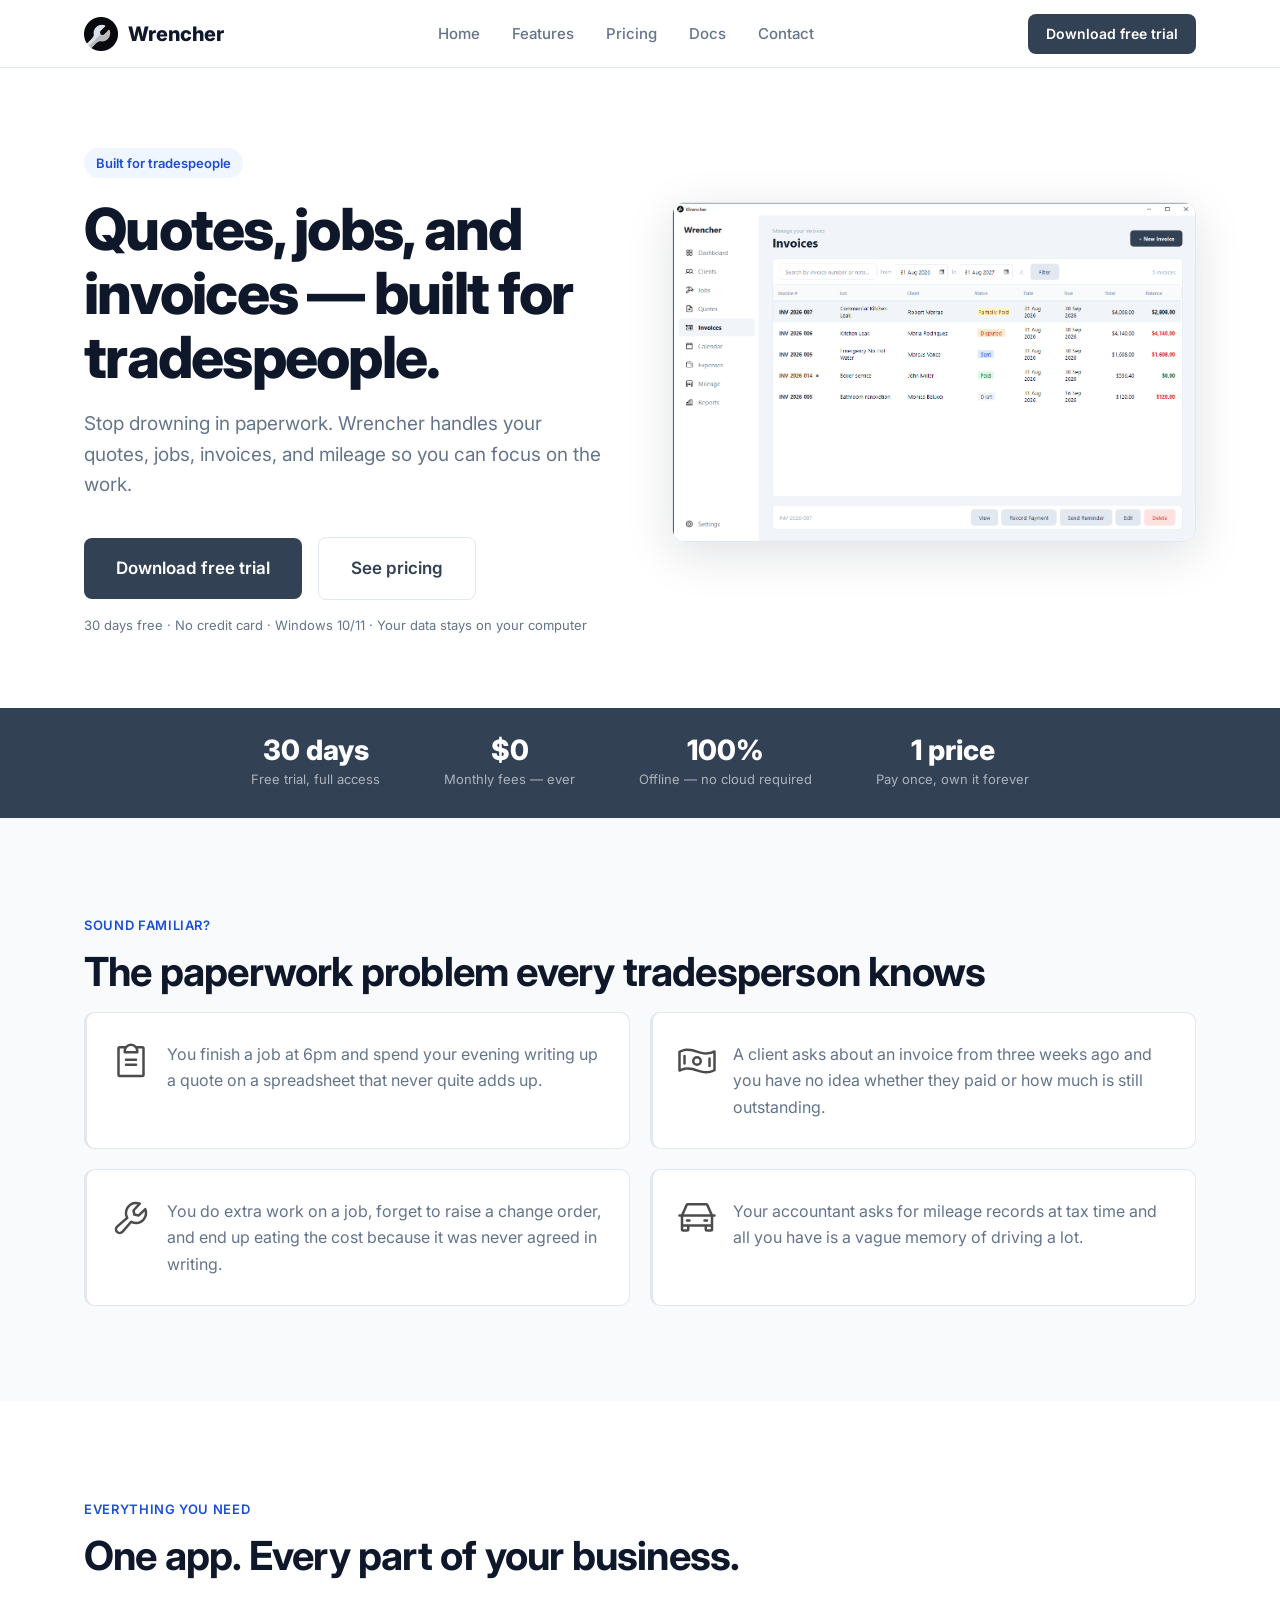
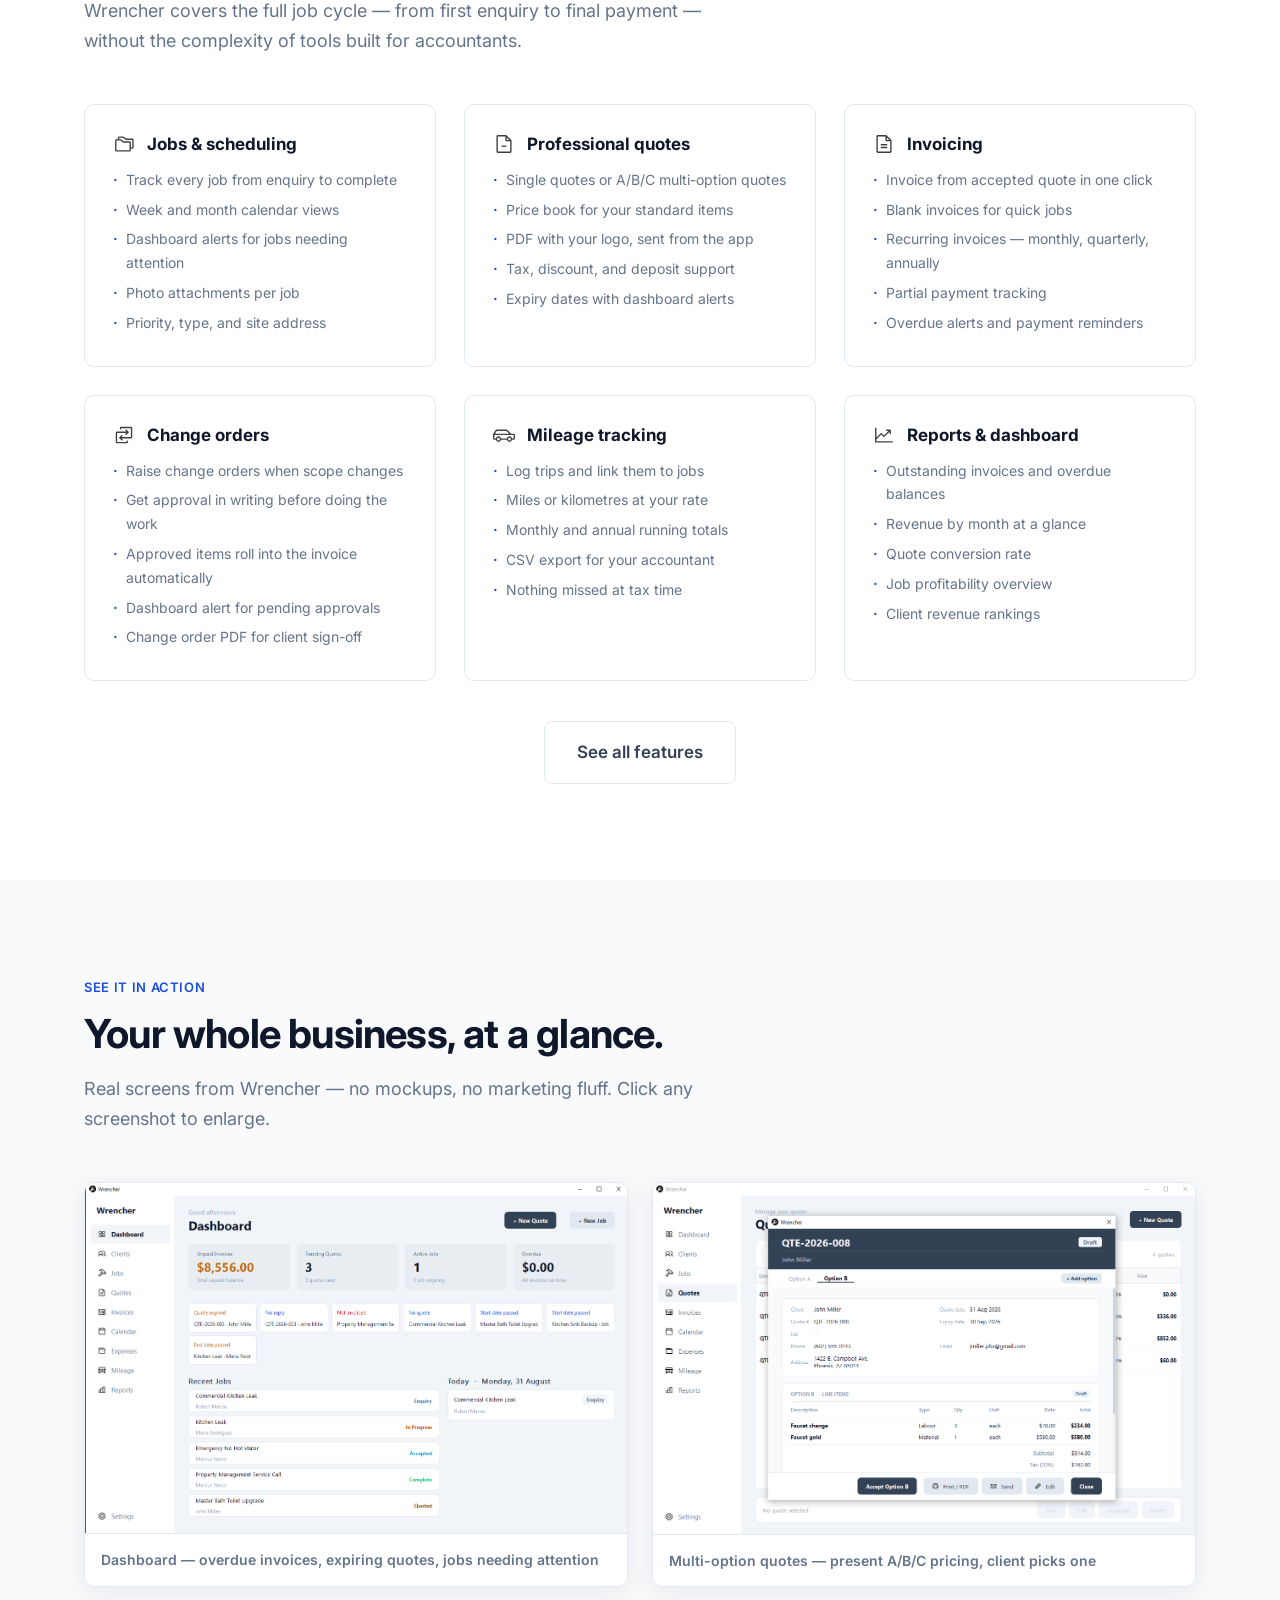
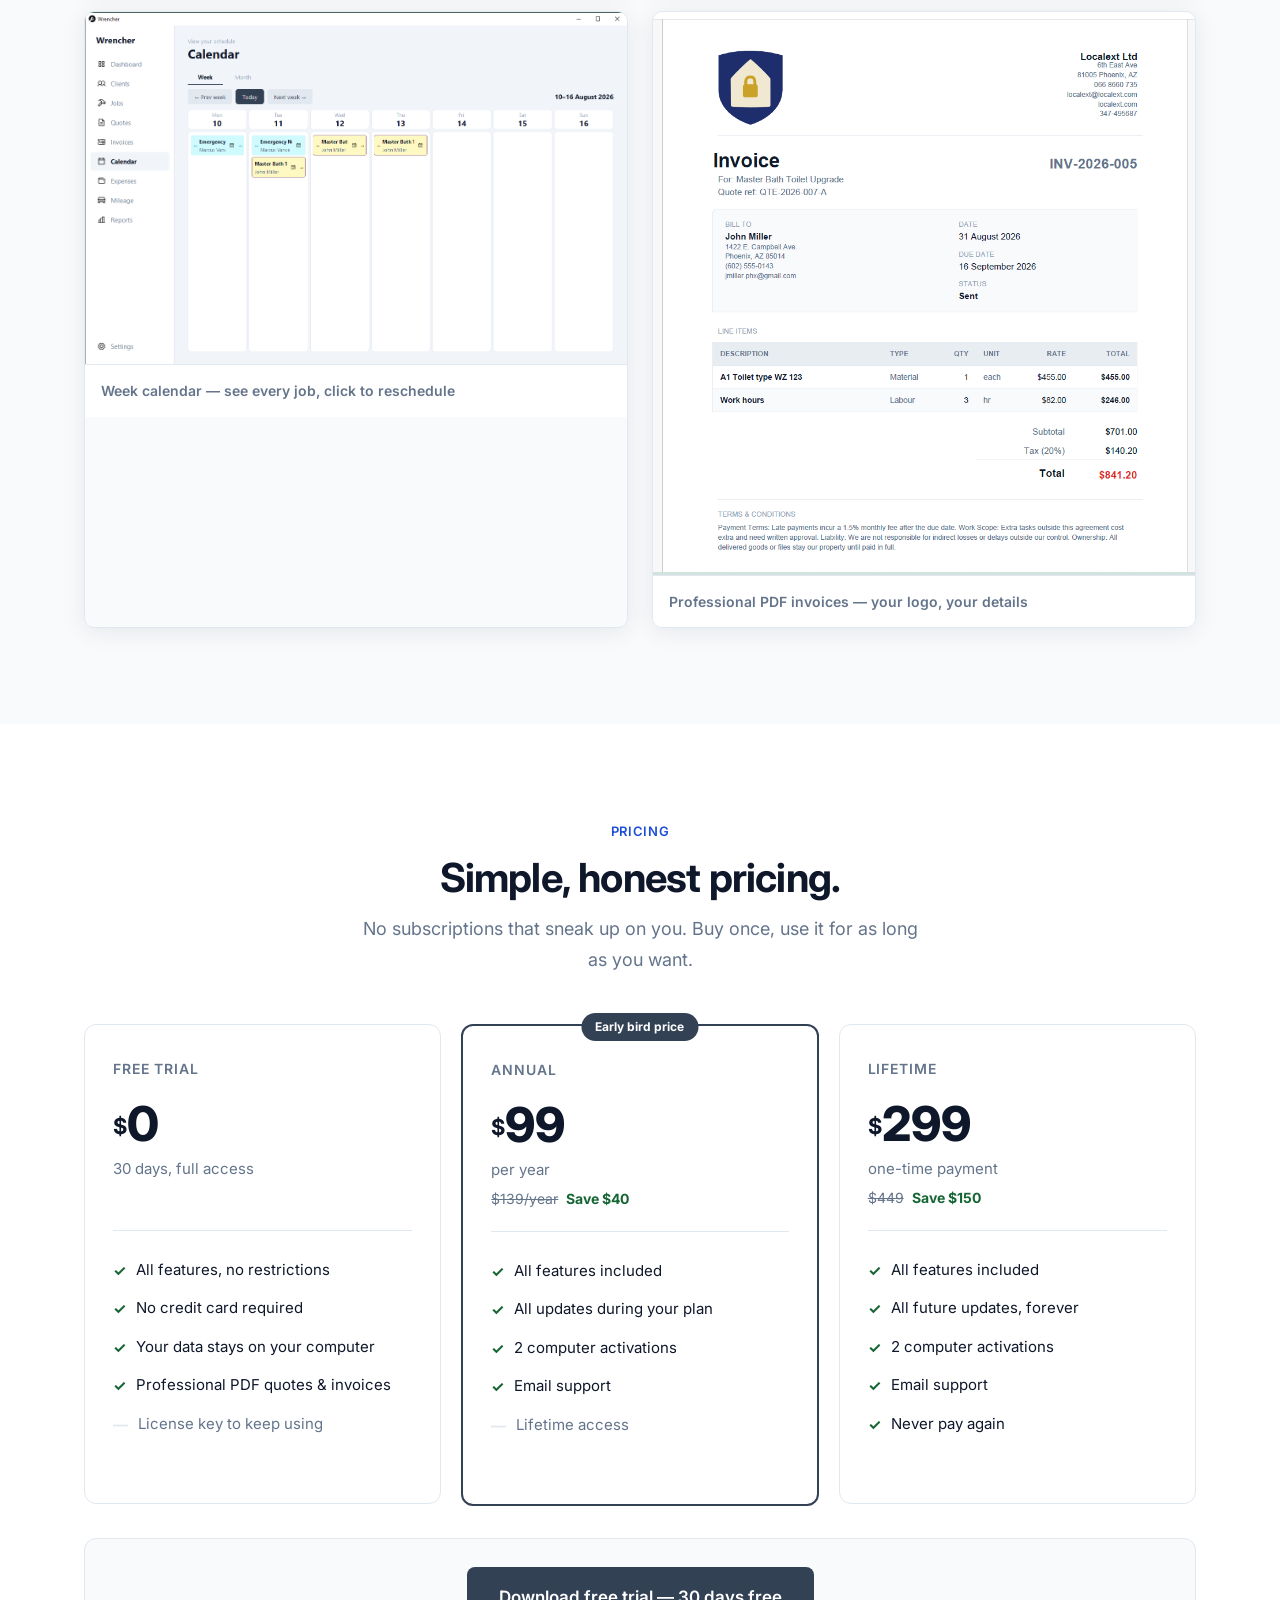
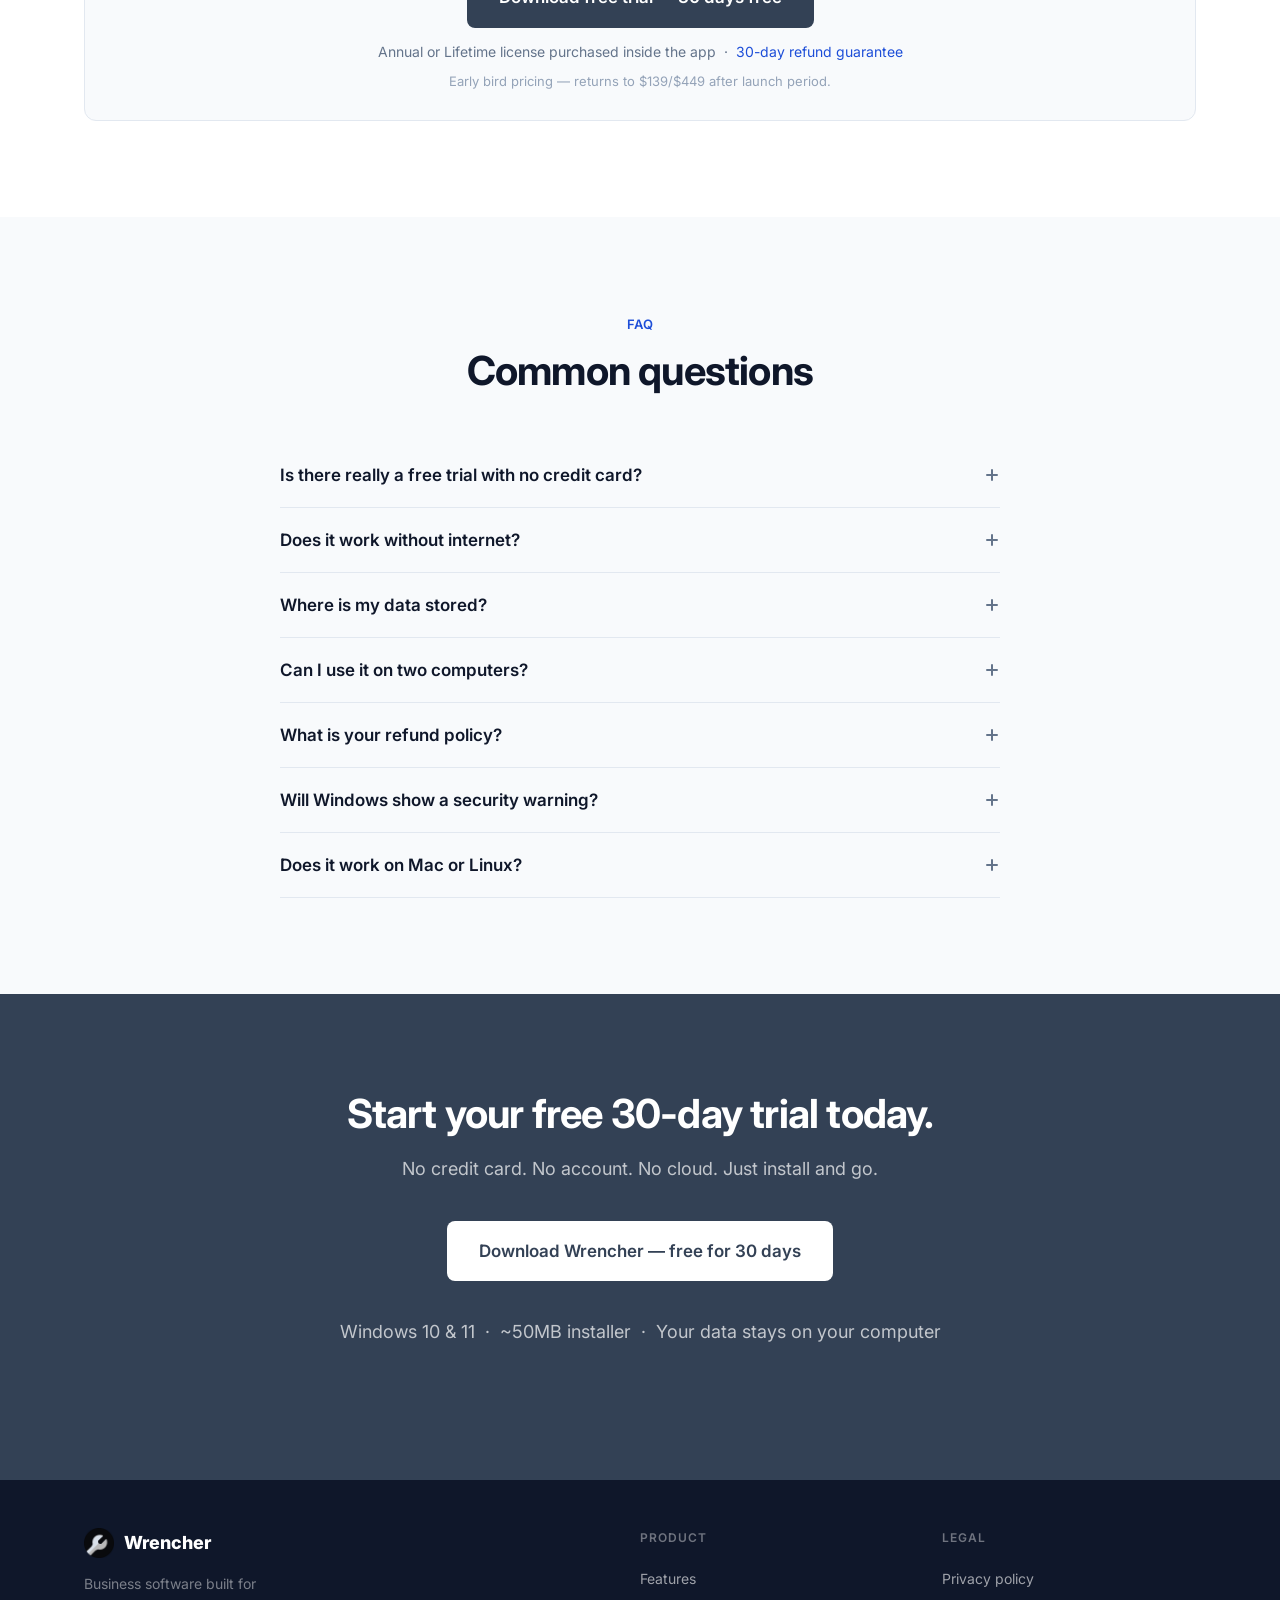
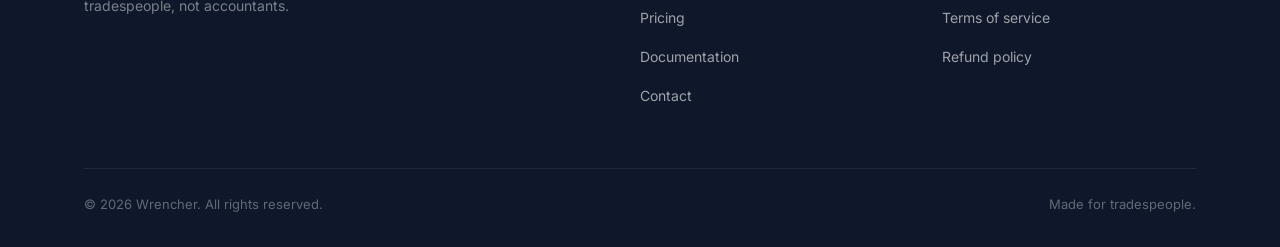
==== index.html @ 9cd2ff91 "Initial site" ====
<!DOCTYPE html>
<html lang="en">
<head>
  <meta charset="UTF-8">
  <meta name="viewport" content="width=device-width, initial-scale=1.0">
  <title>Wrencher — Built for tradespeople</title>
  <meta name="description" content="Wrencher handles your quotes, jobs, invoices, and mileage so you can focus on the work. One-time purchase. No monthly fees.">
  <meta property="og:title" content="Wrencher — Built for tradespeople">
  <meta property="og:description" content="Stop drowning in paperwork. Wrencher handles your quotes, jobs, invoices, and mileage.">
  <meta property="og:url" content="https://wrencher.app">
  <link rel="icon" href="assets/img/favicon.png">
  <link rel="stylesheet" href="assets/css/style.css">
  <link href="https://fonts.googleapis.com/css2?family=Inter:wght@400;500;600;700;800&display=swap" rel="stylesheet">
  <style>
    .pain__card-inner{display:flex;align-items:flex-start;gap:16px}
    .pain__card-icon{flex-shrink:0;width:40px;height:40px}
    .pain__card-icon img{width:40px;height:40px;opacity:.7}
    .feat-card__header{display:flex;align-items:center;gap:12px;margin-bottom:10px}
    .feat-card__header img{width:22px;height:22px;opacity:.75;flex-shrink:0}
    .feat-card__title{margin:0;font-size:17px}
    .feat-card__list{list-style:none;margin-top:8px}
    .feat-card__list li{font-size:14px;color:var(--steel);padding:3px 0;display:flex;align-items:flex-start;gap:8px}
    .feat-card__list li::before{content:"·";color:var(--blue);font-weight:700;flex-shrink:0}
    .shot{cursor:zoom-in}
    .lb{display:none;position:fixed;inset:0;z-index:1000;background:rgba(15,23,42,.88);align-items:center;justify-content:center;padding:24px}
    .lb.open{display:flex}
    .lb img{max-width:90vw;max-height:88vh;border-radius:10px;box-shadow:0 24px 80px rgba(0,0,0,.5)}
    .lb-close{position:fixed;top:20px;right:24px;background:rgba(255,255,255,.15);border:none;color:white;font-size:28px;width:44px;height:44px;border-radius:50%;cursor:pointer;display:flex;align-items:center;justify-content:center}
    .lb-close:hover{background:rgba(255,255,255,.25)}
    .pricing__note{text-align:center;max-width:640px;margin:28px auto 0;font-size:14px;color:var(--steel)}
    .pricing__note-line2{margin-top:6px}
    .cta-section__note{margin-top:24px}
  </style>
</head>
<body>

<div class="lb" id="lb" onclick="closeLB()">
  <button class="lb-close" onclick="closeLB()">×</button>
  <img id="lb-img" src="" alt="">
</div>

<nav class="nav">
  <div class="nav__inner">
    <a href="index.html" class="nav__brand"><img src="assets/img/logo.png" alt="Wrencher logo">Wrencher</a>
    <ul class="nav__links">
      <li><a href="index.html">Home</a></li>
      <li><a href="features.html">Features</a></li>
      <li><a href="pricing.html">Pricing</a></li>
      <li><a href="docs.html">Docs</a></li>
      <li><a href="contact.html">Contact</a></li>
    </ul>
    <div class="nav__cta">
      <a href="https://github.com/balogtibike/wrencher/releases/latest/download/WrencherSetup.exe" class="btn btn-primary" style="height:40px;padding:0 18px;font-size:14px;">Download free trial</a>
    </div>
    <button class="nav__hamburger" aria-label="Menu"><span></span><span></span><span></span></button>
  </div>
</nav>

<section class="hero">
  <div class="hero__inner">
    <div class="hero__content">
      <span class="hero__tag">Built for tradespeople</span>
      <h1 class="hero__headline">Quotes, jobs, and invoices — built for tradespeople.</h1>
      <p class="hero__sub">Stop drowning in paperwork. Wrencher handles your quotes, jobs, invoices, and mileage so you can focus on the work.</p>
      <div class="hero__ctas">
        <a href="https://github.com/balogtibike/wrencher/releases/latest/download/WrencherSetup.exe" class="btn btn-primary btn-lg">Download free trial</a>
        <a href="pricing.html" class="btn btn-outline btn-lg">See pricing</a>
      </div>
      <p class="hero__note">30 days free · No credit card · Windows 10/11 · Your data stays on your computer</p>
    </div>
    <div class="hero__screenshot">
      <img src="assets/img/invoice_list.png" alt="Wrencher invoice list">
      <div class="hero__stripe"></div>
    </div>
  </div>
</section>

<div class="stats" style="margin-top:72px;">
  <div class="container">
    <div class="stats__inner">
      <div class="stats__item"><div class="stats__num">30 days</div><div class="stats__label">Free trial, full access</div></div>
      <div class="stats__item"><div class="stats__num">$0</div><div class="stats__label">Monthly fees — ever</div></div>
      <div class="stats__item"><div class="stats__num">100%</div><div class="stats__label">Offline — no cloud required</div></div>
      <div class="stats__item"><div class="stats__num">1 price</div><div class="stats__label">Pay once, own it forever</div></div>
    </div>
  </div>
</div>

<section class="section pain">
  <div class="container">
    <span class="section__label">Sound familiar?</span>
    <h2 class="section__heading">The paperwork problem every tradesperson knows</h2>
    <div class="pain__grid">
      <div class="pain__card">
        <div class="pain__card-inner">
          <div class="pain__card-icon"><img src="assets/img/phosphor/clipboard-text.svg" alt=""></div>
          <p class="pain__text">You finish a job at 6pm and spend your evening writing up a quote on a spreadsheet that never quite adds up.</p>
        </div>
      </div>
      <div class="pain__card">
        <div class="pain__card-inner">
          <div class="pain__card-icon"><img src="assets/img/phosphor/money-wavy.svg" alt=""></div>
          <p class="pain__text">A client asks about an invoice from three weeks ago and you have no idea whether they paid or how much is still outstanding.</p>
        </div>
      </div>
      <div class="pain__card">
        <div class="pain__card-inner">
          <div class="pain__card-icon"><img src="assets/img/phosphor/wrench.svg" alt=""></div>
          <p class="pain__text">You do extra work on a job, forget to raise a change order, and end up eating the cost because it was never agreed in writing.</p>
        </div>
      </div>
      <div class="pain__card">
        <div class="pain__card-inner">
          <div class="pain__card-icon"><img src="assets/img/phosphor/car.svg" alt=""></div>
          <p class="pain__text">Your accountant asks for mileage records at tax time and all you have is a vague memory of driving a lot.</p>
        </div>
      </div>
    </div>
  </div>
</section>

<section class="section features-overview">
  <div class="container">
    <span class="section__label">Everything you need</span>
    <h2 class="section__heading">One app. Every part of your business.</h2>
    <p class="section__sub">Wrencher covers the full job cycle — from first enquiry to final payment — without the complexity of tools built for accountants.</p>
    <div class="features-overview__grid">
      <div class="feat-card">
        <div class="feat-card__header"><img src="assets/img/phosphor/folders.svg" alt=""><h3 class="feat-card__title">Jobs &amp; scheduling</h3></div>
        <ul class="feat-card__list">
          <li>Track every job from enquiry to complete</li>
          <li>Week and month calendar views</li>
          <li>Dashboard alerts for jobs needing attention</li>
          <li>Photo attachments per job</li>
          <li>Priority, type, and site address</li>
        </ul>
      </div>
      <div class="feat-card">
        <div class="feat-card__header"><img src="assets/img/phosphor/file-minus.svg" alt=""><h3 class="feat-card__title">Professional quotes</h3></div>
        <ul class="feat-card__list">
          <li>Single quotes or A/B/C multi-option quotes</li>
          <li>Price book for your standard items</li>
          <li>PDF with your logo, sent from the app</li>
          <li>Tax, discount, and deposit support</li>
          <li>Expiry dates with dashboard alerts</li>
        </ul>
      </div>
      <div class="feat-card">
        <div class="feat-card__header"><img src="assets/img/phosphor/file-text.svg" alt=""><h3 class="feat-card__title">Invoicing</h3></div>
        <ul class="feat-card__list">
          <li>Invoice from accepted quote in one click</li>
          <li>Blank invoices for quick jobs</li>
          <li>Recurring invoices — monthly, quarterly, annually</li>
          <li>Partial payment tracking</li>
          <li>Overdue alerts and payment reminders</li>
        </ul>
      </div>
      <div class="feat-card">
        <div class="feat-card__header"><img src="assets/img/phosphor/swap.svg" alt=""><h3 class="feat-card__title">Change orders</h3></div>
        <ul class="feat-card__list">
          <li>Raise change orders when scope changes</li>
          <li>Get approval in writing before doing the work</li>
          <li>Approved items roll into the invoice automatically</li>
          <li>Dashboard alert for pending approvals</li>
          <li>Change order PDF for client sign-off</li>
        </ul>
      </div>
      <div class="feat-card">
        <div class="feat-card__header"><img src="assets/img/phosphor/car-profile.svg" alt=""><h3 class="feat-card__title">Mileage tracking</h3></div>
        <ul class="feat-card__list">
          <li>Log trips and link them to jobs</li>
          <li>Miles or kilometres at your rate</li>
          <li>Monthly and annual running totals</li>
          <li>CSV export for your accountant</li>
          <li>Nothing missed at tax time</li>
        </ul>
      </div>
      <div class="feat-card">
        <div class="feat-card__header"><img src="assets/img/phosphor/chart-line-up.svg" alt=""><h3 class="feat-card__title">Reports &amp; dashboard</h3></div>
        <ul class="feat-card__list">
          <li>Outstanding invoices and overdue balances</li>
          <li>Revenue by month at a glance</li>
          <li>Quote conversion rate</li>
          <li>Job profitability overview</li>
          <li>Client revenue rankings</li>
        </ul>
      </div>
    </div>
    <div style="text-align:center;margin-top:40px;">
      <a href="features.html" class="btn btn-outline btn-lg">See all features</a>
    </div>
  </div>
</section>

<section class="section screenshots">
  <div class="container">
    <span class="section__label">See it in action</span>
    <h2 class="section__heading">Your whole business, at a glance.</h2>
    <p class="section__sub">Real screens from Wrencher — no mockups, no marketing fluff. Click any screenshot to enlarge.</p>
    <div style="display:grid;grid-template-columns:1fr 1fr;gap:24px;margin-bottom:24px;">
      <div class="shot" onclick="openLB('assets/img/dashboard.png','Wrencher dashboard')">
        <img src="assets/img/dashboard.png" alt="Wrencher dashboard">
        <div class="shot__cap">Dashboard — overdue invoices, expiring quotes, jobs needing attention</div>
      </div>
      <div class="shot" onclick="openLB('assets/img/multi_quote.png','Multi-option quote')">
        <img src="assets/img/multi_quote.png" alt="Multi-option quote">
        <div class="shot__cap">Multi-option quotes — present A/B/C pricing, client picks one</div>
      </div>
    </div>
    <div style="display:grid;grid-template-columns:1fr 1fr;gap:24px;">
      <div class="shot" onclick="openLB('assets/img/weekly_calendar.png','Weekly calendar')">
        <img src="assets/img/weekly_calendar.png" alt="Week calendar">
        <div class="shot__cap">Week calendar — see every job, click to reschedule</div>
      </div>
      <div class="shot" onclick="openLB('assets/img/pdf_invoice.png','Invoice PDF')">
        <img src="assets/img/pdf_invoice.png" alt="Invoice PDF">
        <div class="shot__cap">Professional PDF invoices — your logo, your details</div>
      </div>
    </div>
  </div>
</section>

<section class="section pricing" id="pricing">
  <div class="container">
    <div class="text-center" style="margin-bottom:48px;">
      <span class="section__label">Pricing</span>
      <h2>Simple, honest pricing.</h2>
      <p style="color:var(--steel);font-size:18px;margin:12px auto 0;max-width:52ch;">No subscriptions that sneak up on you. Buy once, use it for as long as you want.</p>
    </div>
    <div class="pricing__grid">
      <div class="price-card">
        <div class="price-card__name">Free trial</div>
        <div class="price-card__amount"><span class="price-card__currency">$</span><span class="price-card__num">0</span></div>
        <div class="price-card__period">30 days, full access</div>
        <div class="price-card__was">&nbsp;</div>
        <div class="price-card__divider"></div>
        <ul class="price-card__features">
          <li>All features, no restrictions</li>
          <li>No credit card required</li>
          <li>Your data stays on your computer</li>
          <li>Professional PDF quotes &amp; invoices</li>
          <li class="na">License key to keep using</li>
        </ul>
        
      </div>
      <div class="price-card price-card--featured">
        <div class="price-card__badge">Early bird price</div>
        <div class="price-card__name">Annual</div>
        <div class="price-card__amount"><span class="price-card__currency">$</span><span class="price-card__num">99</span></div>
        <div class="price-card__period">per year</div>
        <div class="price-card__was"><s>$139/year</s> &nbsp;<strong>Save $40</strong></div>
        <div class="price-card__divider"></div>
        <ul class="price-card__features">
          <li>All features included</li>
          <li>All updates during your plan</li>
          <li>2 computer activations</li>
          <li>Email support</li>
          <li class="na">Lifetime access</li>
        </ul>
      </div>
      <div class="price-card">
        <div class="price-card__name">Lifetime</div>
        <div class="price-card__amount"><span class="price-card__currency">$</span><span class="price-card__num">299</span></div>
        <div class="price-card__period">one-time payment</div>
        <div class="price-card__was"><s>$449</s> &nbsp;<strong>Save $150</strong></div>
        <div class="price-card__divider"></div>
        <ul class="price-card__features">
          <li>All features included</li>
          <li>All future updates, forever</li>
          <li>2 computer activations</li>
          <li>Email support</li>
          <li>Never pay again</li>
        </ul>
      </div>
    </div>
    <div style="margin-top:32px;border:1px solid var(--rule);border-radius:12px;padding:28px 24px;text-align:center;background:var(--paper);">
      <a href="https://github.com/balogtibike/wrencher/releases/latest/download/WrencherSetup.exe" class="btn btn-primary btn-lg">Download free trial — 30 days free</a>
      <p style="margin:12px auto 0;font-size:14px;color:var(--steel);">Annual or Lifetime license purchased inside the app &nbsp;·&nbsp; <a href="refund.html">30-day refund guarantee</a></p>
      <p style="margin:6px auto 0;font-size:13px;color:#94a3b8;">Early bird pricing — returns to $139/$449 after launch period.</p>
    </div>
  </div>
</section>

<section class="section faq">
  <div class="container">
    <div class="text-center" style="margin-bottom:48px;"><span class="section__label">FAQ</span><h2>Common questions</h2></div>
    <div class="faq__list">
      <div class="faq__item"><button class="faq__q">Is there really a free trial with no credit card?<svg width="16" height="16" viewBox="0 0 16 16" fill="none"><path d="M8 3v10M3 8h10" stroke="currentColor" stroke-width="2" stroke-linecap="round"/></svg></button><div class="faq__a">Yes. Download, install, and use Wrencher for 30 days with every feature available. No credit card, no sign-up, no account. When the trial ends, purchase a license inside the app to continue.</div></div>
      <div class="faq__item"><button class="faq__q">Does it work without internet?<svg width="16" height="16" viewBox="0 0 16 16" fill="none"><path d="M8 3v10M3 8h10" stroke="currentColor" stroke-width="2" stroke-linecap="round"/></svg></button><div class="faq__a">Fully offline. Wrencher runs entirely on your computer — no cloud, no sync, no internet required. You only need internet to send emails from within the app.</div></div>
      <div class="faq__item"><button class="faq__q">Where is my data stored?<svg width="16" height="16" viewBox="0 0 16 16" fill="none"><path d="M8 3v10M3 8h10" stroke="currentColor" stroke-width="2" stroke-linecap="round"/></svg></button><div class="faq__a">On your own computer at %APPDATA%\Wrencher\. Nothing is uploaded to any server. You own your data completely and can back it up by copying that file.</div></div>
      <div class="faq__item"><button class="faq__q">Can I use it on two computers?<svg width="16" height="16" viewBox="0 0 16 16" fill="none"><path d="M8 3v10M3 8h10" stroke="currentColor" stroke-width="2" stroke-linecap="round"/></svg></button><div class="faq__a">Each license allows activation on 2 computers. If you need to transfer your license, contact us at hello@wrencher.app and we'll sort it out.</div></div>
      <div class="faq__item"><button class="faq__q">What is your refund policy?<svg width="16" height="16" viewBox="0 0 16 16" fill="none"><path d="M8 3v10M3 8h10" stroke="currentColor" stroke-width="2" stroke-linecap="round"/></svg></button><div class="faq__a">Full refund within 30 days of purchase, no questions asked. Email hello@wrencher.app with your order details.</div></div>
      <div class="faq__item"><button class="faq__q">Will Windows show a security warning?<svg width="16" height="16" viewBox="0 0 16 16" fill="none"><path d="M8 3v10M3 8h10" stroke="currentColor" stroke-width="2" stroke-linecap="round"/></svg></button><div class="faq__a">Windows SmartScreen may show a warning because Wrencher is new software. It is completely safe. Click "More info" then "Run anyway" to proceed.</div></div>
      <div class="faq__item"><button class="faq__q">Does it work on Mac or Linux?<svg width="16" height="16" viewBox="0 0 16 16" fill="none"><path d="M8 3v10M3 8h10" stroke="currentColor" stroke-width="2" stroke-linecap="round"/></svg></button><div class="faq__a">Currently Windows only (Windows 10 and 11). Mac and Linux versions are planned for a future release.</div></div>
    </div>
  </div>
</section>

<section class="cta-section">
  <div class="container">
    <h2>Start your free 30-day trial today.</h2>
    <p>No credit card. No account. No cloud. Just install and go.</p>
    <a href="https://github.com/balogtibike/wrencher/releases/latest/download/WrencherSetup.exe" class="btn btn-primary btn-lg">Download Wrencher — free for 30 days</a>
    <p></p><p class="cta-section__note">Windows 10 &amp; 11 &nbsp;·&nbsp; ~50MB installer &nbsp;·&nbsp; Your data stays on your computer</p>
  </div>
</section>

<footer class="footer">
  <div class="container">
    <div class="footer__inner" style="grid-template-columns:2fr 1fr 1fr;">
      <div>
        <a href="index.html" class="footer__brand"><img src="assets/img/logo.png" alt="Wrencher">Wrencher</a>
        <p class="footer__tagline">Business software built for tradespeople, not accountants.</p>
      </div>
      <div class="footer__col"><h5>Product</h5><ul><li><a href="features.html">Features</a></li><li><a href="pricing.html">Pricing</a></li><li><a href="docs.html">Documentation</a></li><li><a href="contact.html">Contact</a></li></ul></div>
      <div class="footer__col"><h5>Legal</h5><ul><li><a href="privacy.html">Privacy policy</a></li><li><a href="terms.html">Terms of service</a></li><li><a href="refund.html">Refund policy</a></li></ul></div>
    </div>
    <div class="footer__bottom">
      <span class="footer__copy">© 2026 Wrencher. All rights reserved.</span>
      <span class="footer__copy">Made for tradespeople.</span>
    </div>
  </div>
</footer>

<script src="assets/js/main.js"></script>
<script>
  function openLB(src,alt){document.getElementById('lb-img').src=src;document.getElementById('lb-img').alt=alt;document.getElementById('lb').classList.add('open');document.body.style.overflow='hidden';}
  function closeLB(){document.getElementById('lb').classList.remove('open');document.body.style.overflow='';}
  document.addEventListener('keydown',e=>{if(e.key==='Escape')closeLB();});
</script>
</body>
</html>
---- assets/css/style.css ----
/* ── Wrencher · style.css ─────────────────────────────────────────────── */

@import url('https://fonts.googleapis.com/css2?family=Inter:wght@400;500;600;700;800&display=swap');

/* ── Tokens ──────────────────────────────────────────────────────────── */
:root {
  --ink:    #0f172a;
  --slate:  #334155;
  --steel:  #64748b;
  --rule:   #e2e8f0;
  --paper:  #f8fafc;
  --white:  #ffffff;
  --blue:   #1d4ed8;
  --blue-h: #1e40af;
  --green:  #166534;
  --amber:  #854d0e;
  --red:    #dc2626;

  --radius: 10px;
  --shadow: 0 4px 24px rgba(15,23,42,.08);
  --shadow-lg: 0 12px 48px rgba(15,23,42,.13);

  --max: 1160px;
  --nav-h: 68px;
}

/* ── Reset ───────────────────────────────────────────────────────────── */
*, *::before, *::after { box-sizing: border-box; margin: 0; padding: 0; }
html { scroll-behavior: smooth; -webkit-font-smoothing: antialiased; }
body {
  font-family: 'Inter', system-ui, sans-serif;
  font-size: 17px;
  line-height: 1.7;
  color: var(--ink);
  background: var(--white);
}
img { max-width: 100%; display: block; }
a { color: var(--blue); text-decoration: none; }
a:hover { text-decoration: underline; }

/* ── Utilities ───────────────────────────────────────────────────────── */
.container { max-width: var(--max); margin: 0 auto; padding: 0 24px; }
.paper { background: var(--paper); }
.white { background: var(--white); }
.text-center { text-align: center; }
.text-steel { color: var(--steel); }

/* ── Typography ──────────────────────────────────────────────────────── */
h1 { font-size: clamp(36px, 5vw, 58px); font-weight: 800; line-height: 1.1; letter-spacing: -0.03em; color: var(--ink); }
h2 { font-size: clamp(28px, 3.5vw, 40px); font-weight: 700; line-height: 1.2; letter-spacing: -0.02em; color: var(--ink); }
h3 { font-size: 20px; font-weight: 700; line-height: 1.3; color: var(--ink); }
h4 { font-size: 15px; font-weight: 600; color: var(--steel); letter-spacing: 0.06em; text-transform: uppercase; }
p { max-width: 68ch; }

/* ── Buttons ─────────────────────────────────────────────────────────── */
.btn {
  display: inline-flex; align-items: center; gap: 8px;
  font-family: inherit; font-size: 15px; font-weight: 600;
  padding: 13px 26px; border-radius: 8px; border: none;
  cursor: pointer; transition: background .15s, transform .1s;
  text-decoration: none; white-space: nowrap;
}
.btn:hover { text-decoration: none; }
.btn-primary {
  background: var(--slate); color: var(--white);
}
.btn-primary:hover { background: #1e293b; transform: translateY(-1px); }
.btn-outline {
  background: transparent; color: var(--slate);
  border: 1.5px solid var(--rule);
}
.btn-outline:hover { border-color: var(--slate); background: var(--paper); }
.btn-lg { font-size: 17px; padding: 16px 32px; }

/* ── Nav ─────────────────────────────────────────────────────────────── */
.nav {
  position: sticky; top: 0; z-index: 100;
  background: var(--white);
  border-bottom: 1px solid var(--rule);
  height: var(--nav-h);
  display: flex; align-items: center;
}
.nav__inner {
  display: flex; align-items: center;
  justify-content: space-between;
  width: 100%; max-width: var(--max);
  margin: 0 auto; padding: 0 24px;
}
.nav__brand {
  display: flex; align-items: center; gap: 10px;
  font-size: 20px; font-weight: 800; color: var(--ink);
  text-decoration: none;
}
.nav__brand img { width: 34px; height: 34px; border-radius: 8px; }
.nav__links {
  display: flex; align-items: center; gap: 32px;
  list-style: none;
}
.nav__links a {
  font-size: 15px; font-weight: 500; color: var(--steel);
  transition: color .15s;
}
.nav__links a:hover { color: var(--ink); text-decoration: none; }
.nav__cta { display: flex; align-items: center; gap: 12px; }
.nav__hamburger {
  display: none; flex-direction: column; gap: 5px;
  background: none; border: none; cursor: pointer; padding: 4px;
}
.nav__hamburger span {
  display: block; width: 22px; height: 2px;
  background: var(--ink); border-radius: 2px;
  transition: .2s;
}

/* ── Hero ────────────────────────────────────────────────────────────── */
.hero {
  padding: 80px 0 0;
  background: var(--white);
  overflow: hidden;
}
.hero__inner {
  display: grid;
  grid-template-columns: 1fr 1fr;
  gap: 64px;
  align-items: center;
  max-width: var(--max);
  margin: 0 auto;
  padding: 0 24px;
}
.hero__tag {
  display: inline-block;
  font-size: 13px; font-weight: 600;
  color: var(--blue);
  background: #eff6ff;
  padding: 4px 12px; border-radius: 20px;
  margin-bottom: 20px;
}
.hero__headline { margin-bottom: 20px; }
.hero__sub {
  font-size: 19px; color: var(--steel);
  line-height: 1.6; margin-bottom: 36px;
  max-width: 52ch;
}
.hero__ctas { display: flex; align-items: center; gap: 16px; flex-wrap: wrap; }
.hero__note {
  margin-top: 14px;
  font-size: 13px; color: var(--steel);
}
.hero__screenshot {
  position: relative;
  padding-bottom: 40px;
}
.hero__screenshot img {
  border-radius: 12px;
  box-shadow: var(--shadow-lg);
  border: 1px solid var(--rule);
  width: 100%;
}
.hero__stripe {
  position: absolute; bottom: 0; right: -24px;
  width: 60%; height: 200px;
  background: var(--paper);
  border-radius: 12px 0 0 0;
  z-index: -1;
}

/* ── Stats bar ───────────────────────────────────────────────────────── */
.stats {
  background: var(--slate);
  padding: 28px 0;
  margin-top: 0;
}
.stats__inner {
  display: flex; justify-content: center;
  gap: 64px; flex-wrap: wrap;
}
.stats__item { text-align: center; }
.stats__num {
  font-size: 28px; font-weight: 800;
  color: var(--white); line-height: 1;
}
.stats__label {
  font-size: 13px; color: rgba(255,255,255,.6);
  margin-top: 4px;
}

/* ── Section base ────────────────────────────────────────────────────── */
.section { padding: 96px 0; }
.section__label {
  font-size: 13px; font-weight: 600;
  color: var(--blue); letter-spacing: 0.05em;
  text-transform: uppercase;
  margin-bottom: 12px;
  display: block;
}
.section__heading { margin-bottom: 16px; }
.section__sub {
  font-size: 18px; color: var(--steel);
  line-height: 1.65; margin-bottom: 48px;
  max-width: 60ch;
}

/* ── Pain section ────────────────────────────────────────────────────── */
.pain { background: var(--paper); }
.pain__grid {
  display: grid;
  grid-template-columns: repeat(2, 1fr);
  gap: 20px;
}
.pain__card {
  background: var(--white);
  border: 1px solid var(--rule);
  border-radius: var(--radius);
  padding: 28px 28px 28px 24px;
  border-left: 3px solid var(--rule);
  transition: border-left-color .2s;
}
.pain__card:hover { border-left-color: var(--slate); }
.pain__icon {
  font-size: 22px; margin-bottom: 12px;
}
.pain__text {
  font-size: 16px; line-height: 1.65;
  color: var(--steel); max-width: none;
}

/* ── Features overview ───────────────────────────────────────────────── */
.features-overview { background: var(--white); }
.features-overview__grid {
  display: grid;
  grid-template-columns: repeat(3, 1fr);
  gap: 28px;
}
.feat-card {
  padding: 28px;
  border: 1px solid var(--rule);
  border-radius: var(--radius);
  transition: box-shadow .2s, transform .2s;
}
.feat-card:hover {
  box-shadow: var(--shadow);
  transform: translateY(-2px);
}
.feat-card__icon {
  width: 44px; height: 44px;
  background: var(--paper);
  border-radius: 10px;
  display: flex; align-items: center; justify-content: center;
  font-size: 20px;
  margin-bottom: 16px;
}
.feat-card__title { margin-bottom: 8px; font-size: 17px; }
.feat-card__body { font-size: 15px; color: var(--steel); max-width: none; }

/* ── Screenshots section ─────────────────────────────────────────────── */
.screenshots { background: var(--paper); }
.screenshots__grid {
  display: grid;
  grid-template-columns: 1fr 1fr;
  gap: 24px;
}
.screenshots__grid--3 {
  grid-template-columns: repeat(3, 1fr);
}
.shot {
  border-radius: var(--radius);
  overflow: hidden;
  border: 1px solid var(--rule);
  box-shadow: var(--shadow);
}
.shot img { width: 100%; height: auto; }
.shot__cap {
  background: var(--white);
  padding: 14px 16px;
  font-size: 14px; font-weight: 600;
  color: var(--steel);
  border-top: 1px solid var(--rule);
}

/* ── Pricing ─────────────────────────────────────────────────────────── */
.pricing { background: var(--white); }
.pricing__grid {
  display: grid;
  grid-template-columns: repeat(3, 1fr);
  gap: 20px;
  align-items: start;
}
.price-card {
  border: 1px solid var(--rule);
  border-radius: 12px;
  padding: 32px 28px;
  position: relative;
}
.price-card--featured {
  border-color: var(--slate);
  border-width: 2px;
}
.price-card__badge {
  position: absolute;
  top: -13px; left: 50%;
  transform: translateX(-50%);
  background: var(--slate);
  color: var(--white);
  font-size: 12px; font-weight: 700;
  padding: 4px 14px;
  border-radius: 20px;
  white-space: nowrap;
}
.price-card__name {
  font-size: 14px; font-weight: 600;
  color: var(--steel); text-transform: uppercase;
  letter-spacing: 0.06em;
  margin-bottom: 20px;
}
.price-card__amount {
  margin-bottom: 6px;
}
.price-card__num {
  font-size: 48px; font-weight: 800;
  line-height: 1; color: var(--ink);
}
.price-card__currency {
  font-size: 22px; font-weight: 700;
  vertical-align: top; margin-top: 8px;
  display: inline-block;
}
.price-card__period {
  font-size: 15px; color: var(--steel);
  margin-bottom: 4px;
}
.price-card__was {
  font-size: 14px; color: var(--steel);
  margin-bottom: 20px;
}
.price-card__was s { color: var(--steel); }
.price-card__was strong { color: var(--green); }
.price-card__divider {
  height: 1px; background: var(--rule);
  margin: 20px 0;
}
.price-card__features {
  list-style: none;
  margin-bottom: 28px;
}
.price-card__features li {
  font-size: 15px; color: var(--ink);
  padding: 6px 0;
  display: flex; align-items: flex-start; gap: 10px;
}
.price-card__features li::before {
  content: "✓";
  color: var(--green);
  font-weight: 700;
  flex-shrink: 0;
  margin-top: 1px;
}
.price-card__features li.na {
  color: var(--steel);
}
.price-card__features li.na::before {
  content: "—";
  color: var(--rule);
}
.price-card .btn { width: 100%; justify-content: center; }
.pricing__note {
  text-align: center;
  margin-top: 28px;
  font-size: 14px; color: var(--steel);
}

/* ── FAQ ─────────────────────────────────────────────────────────────── */
.faq { background: var(--paper); }
.faq__list { max-width: 720px; margin: 0 auto; }
.faq__item {
  border-bottom: 1px solid var(--rule);
}
.faq__q {
  width: 100%; background: none; border: none;
  display: flex; justify-content: space-between; align-items: center;
  padding: 22px 0;
  font-family: inherit; font-size: 17px; font-weight: 600;
  color: var(--ink); cursor: pointer; text-align: left; gap: 16px;
}
.faq__q svg {
  flex-shrink: 0; transition: transform .2s;
  color: var(--steel);
}
.faq__item.open .faq__q svg { transform: rotate(45deg); }
.faq__a {
  display: none;
  padding: 0 0 22px;
  font-size: 16px; color: var(--steel);
  line-height: 1.7;
}
.faq__item.open .faq__a { display: block; }

/* ── Final CTA ───────────────────────────────────────────────────────── */
.cta-section {
  background: var(--slate);
  padding: 96px 0;
  text-align: center;
}
.cta-section h2 { color: var(--white); margin-bottom: 16px; }
.cta-section p { color: rgba(255,255,255,.7); margin: 0 auto 36px; font-size: 18px; }
.cta-section .btn-primary {
  background: var(--white); color: var(--slate);
}
.cta-section .btn-primary:hover { background: var(--paper); }
.cta-section__note {
  margin-top: 14px;
  font-size: 13px; color: rgba(255,255,255,.5);
}

/* ── Footer ──────────────────────────────────────────────────────────── */
.footer {
  background: var(--ink);
  padding: 48px 0 32px;
}
.footer__inner {
  display: grid;
  grid-template-columns: 2fr 1fr 1fr 1fr;
  gap: 48px;
  margin-bottom: 48px;
}
.footer__brand {
  display: flex; align-items: center; gap: 10px;
  font-size: 18px; font-weight: 800;
  color: var(--white); margin-bottom: 14px;
  text-decoration: none;
}
.footer__brand img { width: 30px; height: 30px; border-radius: 6px; }
.footer__tagline {
  font-size: 14px; color: rgba(255,255,255,.45);
  max-width: 28ch; line-height: 1.6;
}
.footer__col h5 {
  font-size: 12px; font-weight: 600;
  color: rgba(255,255,255,.4);
  text-transform: uppercase; letter-spacing: 0.08em;
  margin-bottom: 16px;
}
.footer__col ul { list-style: none; }
.footer__col li { margin-bottom: 10px; }
.footer__col a {
  font-size: 14px; color: rgba(255,255,255,.6);
  transition: color .15s;
}
.footer__col a:hover { color: var(--white); text-decoration: none; }
.footer__bottom {
  border-top: 1px solid rgba(255,255,255,.08);
  padding-top: 24px;
  display: flex; justify-content: space-between; align-items: center;
  flex-wrap: wrap; gap: 12px;
}
.footer__copy {
  font-size: 13px; color: rgba(255,255,255,.35);
}

/* ── Page header (inner pages) ───────────────────────────────────────── */
.page-header {
  background: var(--paper);
  padding: 64px 0 48px;
  border-bottom: 1px solid var(--rule);
}
.page-header h1 { font-size: clamp(28px, 4vw, 42px); margin-bottom: 12px; }
.page-header p { font-size: 18px; color: var(--steel); }

/* ── Features page ───────────────────────────────────────────────────── */
.feature-block {
  padding: 80px 0;
  border-bottom: 1px solid var(--rule);
}
.feature-block:last-child { border-bottom: none; }
.feature-block__inner {
  display: grid;
  grid-template-columns: 1fr 1fr;
  gap: 72px;
  align-items: center;
}
.feature-block__inner--rev { direction: rtl; }
.feature-block__inner--rev > * { direction: ltr; }
.feature-block__body { }
.feature-block__tag {
  display: inline-block;
  font-size: 12px; font-weight: 700;
  color: var(--blue); background: #eff6ff;
  padding: 3px 10px; border-radius: 20px;
  margin-bottom: 14px;
}
.feature-block__title { margin-bottom: 14px; }
.feature-block__desc { font-size: 17px; color: var(--steel); margin-bottom: 20px; }
.feature-block__list {
  list-style: none;
}
.feature-block__list li {
  font-size: 15px; color: var(--ink);
  padding: 5px 0; display: flex; align-items: flex-start; gap: 10px;
}
.feature-block__list li::before {
  content: "✓"; color: var(--green);
  font-weight: 700; flex-shrink: 0; margin-top: 1px;
}
.feature-block__img {
  border-radius: 12px;
  box-shadow: var(--shadow-lg);
  border: 1px solid var(--rule);
}

/* ── Docs page ───────────────────────────────────────────────────────── */
.docs__download {
  background: var(--paper);
  border: 1px solid var(--rule);
  border-radius: var(--radius);
  padding: 32px;
  display: flex; align-items: center;
  justify-content: space-between; gap: 24px;
  flex-wrap: wrap;
  margin-bottom: 48px;
}
.docs__download h3 { margin-bottom: 6px; }
.docs__download p { font-size: 15px; color: var(--steel); max-width: none; }
.docs__toc {
  background: var(--paper);
  border: 1px solid var(--rule);
  border-radius: var(--radius);
  padding: 24px;
  margin-bottom: 40px;
}
.docs__toc h4 { margin-bottom: 14px; font-size: 13px; }
.docs__toc ol {
  padding-left: 18px;
  display: grid;
  grid-template-columns: 1fr 1fr;
  gap: 4px 32px;
}
.docs__toc li { font-size: 14px; }
.docs__toc a { color: var(--blue); }
.docs__section { margin-bottom: 48px; }
.docs__section h2 {
  font-size: 24px; padding-top: 24px;
  border-top: 1px solid var(--rule);
  margin-bottom: 16px;
}
.docs__section h3 { font-size: 18px; margin: 20px 0 10px; }
.docs__section p { font-size: 16px; color: var(--steel); margin-bottom: 12px; }
.docs__section ul, .docs__section ol {
  padding-left: 20px; margin-bottom: 12px;
}
.docs__section li { font-size: 15px; color: var(--steel); margin-bottom: 4px; }

/* ── Contact page ────────────────────────────────────────────────────── */
.contact__grid {
  display: grid;
  grid-template-columns: 1fr 1.6fr;
  gap: 72px;
  align-items: start;
}
.contact__info h3 { margin-bottom: 12px; }
.contact__info p { font-size: 16px; color: var(--steel); margin-bottom: 24px; }
.contact__item {
  display: flex; align-items: flex-start; gap: 12px;
  margin-bottom: 16px;
}
.contact__item-icon {
  width: 36px; height: 36px;
  background: var(--paper);
  border-radius: 8px;
  display: flex; align-items: center; justify-content: center;
  font-size: 16px; flex-shrink: 0;
}
.contact__item-text { font-size: 15px; }
.contact__item-label {
  font-size: 12px; color: var(--steel);
  font-weight: 600; text-transform: uppercase;
  letter-spacing: 0.06em;
}
.contact__form {
  background: var(--paper);
  border: 1px solid var(--rule);
  border-radius: 12px;
  padding: 36px;
}
.form-group { margin-bottom: 20px; }
.form-group label {
  display: block;
  font-size: 14px; font-weight: 600;
  color: var(--ink); margin-bottom: 6px;
}
.form-group input,
.form-group select,
.form-group textarea {
  width: 100%;
  font-family: inherit; font-size: 15px;
  color: var(--ink);
  background: var(--white);
  border: 1px solid var(--rule);
  border-radius: 8px;
  padding: 11px 14px;
  transition: border-color .15s;
  outline: none;
}
.form-group input:focus,
.form-group select:focus,
.form-group textarea:focus {
  border-color: var(--slate);
}
.form-group textarea { resize: vertical; min-height: 120px; }
.form-row { display: grid; grid-template-columns: 1fr 1fr; gap: 16px; }
.form-success {
  display: none;
  background: #dcfce7;
  border: 1px solid #166534;
  border-radius: 8px;
  padding: 16px;
  text-align: center;
  color: var(--green);
  font-weight: 600;
  margin-top: 16px;
}

/* ── Legal pages ─────────────────────────────────────────────────────── */
.legal { max-width: 760px; margin: 0 auto; padding: 64px 24px; }
.legal h1 { margin-bottom: 8px; }
.legal__date { font-size: 14px; color: var(--steel); margin-bottom: 40px; }
.legal h2 { font-size: 22px; margin: 36px 0 12px; }
.legal p { font-size: 16px; color: var(--steel); margin-bottom: 14px; }
.legal ul { padding-left: 20px; margin-bottom: 14px; }
.legal li { font-size: 16px; color: var(--steel); margin-bottom: 6px; }

/* ── Responsive ──────────────────────────────────────────────────────── */
@media (max-width: 900px) {
  .hero__inner { grid-template-columns: 1fr; gap: 48px; }
  .hero__screenshot { padding-bottom: 0; }
  .hero__stripe { display: none; }
  .pain__grid { grid-template-columns: 1fr; }
  .features-overview__grid { grid-template-columns: 1fr 1fr; }
  .pricing__grid { grid-template-columns: 1fr; max-width: 420px; margin: 0 auto; }
  .footer__inner { grid-template-columns: 1fr 1fr; }
  .feature-block__inner { grid-template-columns: 1fr; gap: 40px; }
  .feature-block__inner--rev { direction: ltr; }
  .contact__grid { grid-template-columns: 1fr; }
  .screenshots__grid { grid-template-columns: 1fr; }
  .screenshots__grid--3 { grid-template-columns: 1fr; }
}
@media (max-width: 640px) {
  .nav__links { display: none; }
  .nav__hamburger { display: flex; }
  .nav__links.open {
    display: flex; flex-direction: column;
    position: fixed; top: var(--nav-h); left: 0; right: 0;
    background: var(--white);
    border-bottom: 1px solid var(--rule);
    padding: 20px 24px;
    gap: 16px;
    z-index: 99;
  }
  .features-overview__grid { grid-template-columns: 1fr; }
  .footer__inner { grid-template-columns: 1fr; }
  .stats__inner { gap: 32px; }
  .form-row { grid-template-columns: 1fr; }
  .docs__toc ol { grid-template-columns: 1fr; }
}
@media (prefers-reduced-motion: reduce) {
  *, *::before, *::after { transition: none !important; animation: none !important; }
}
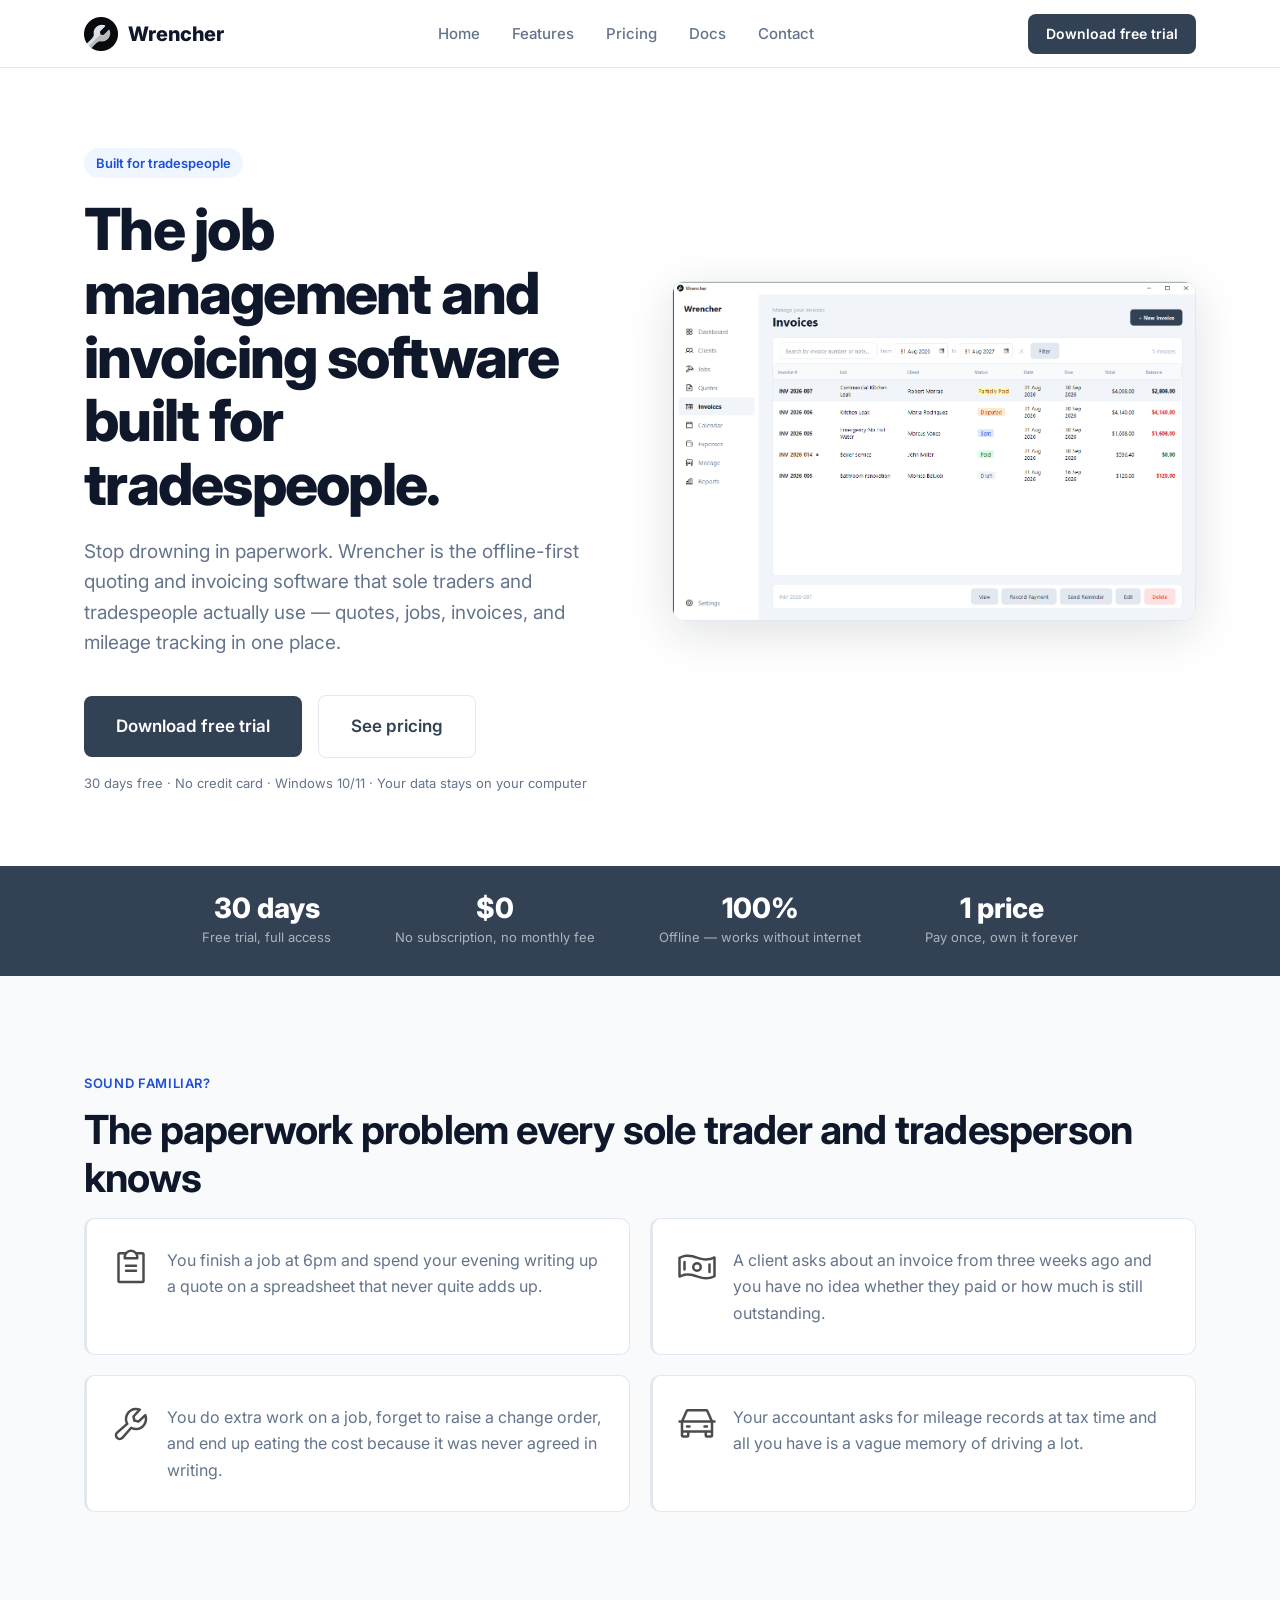
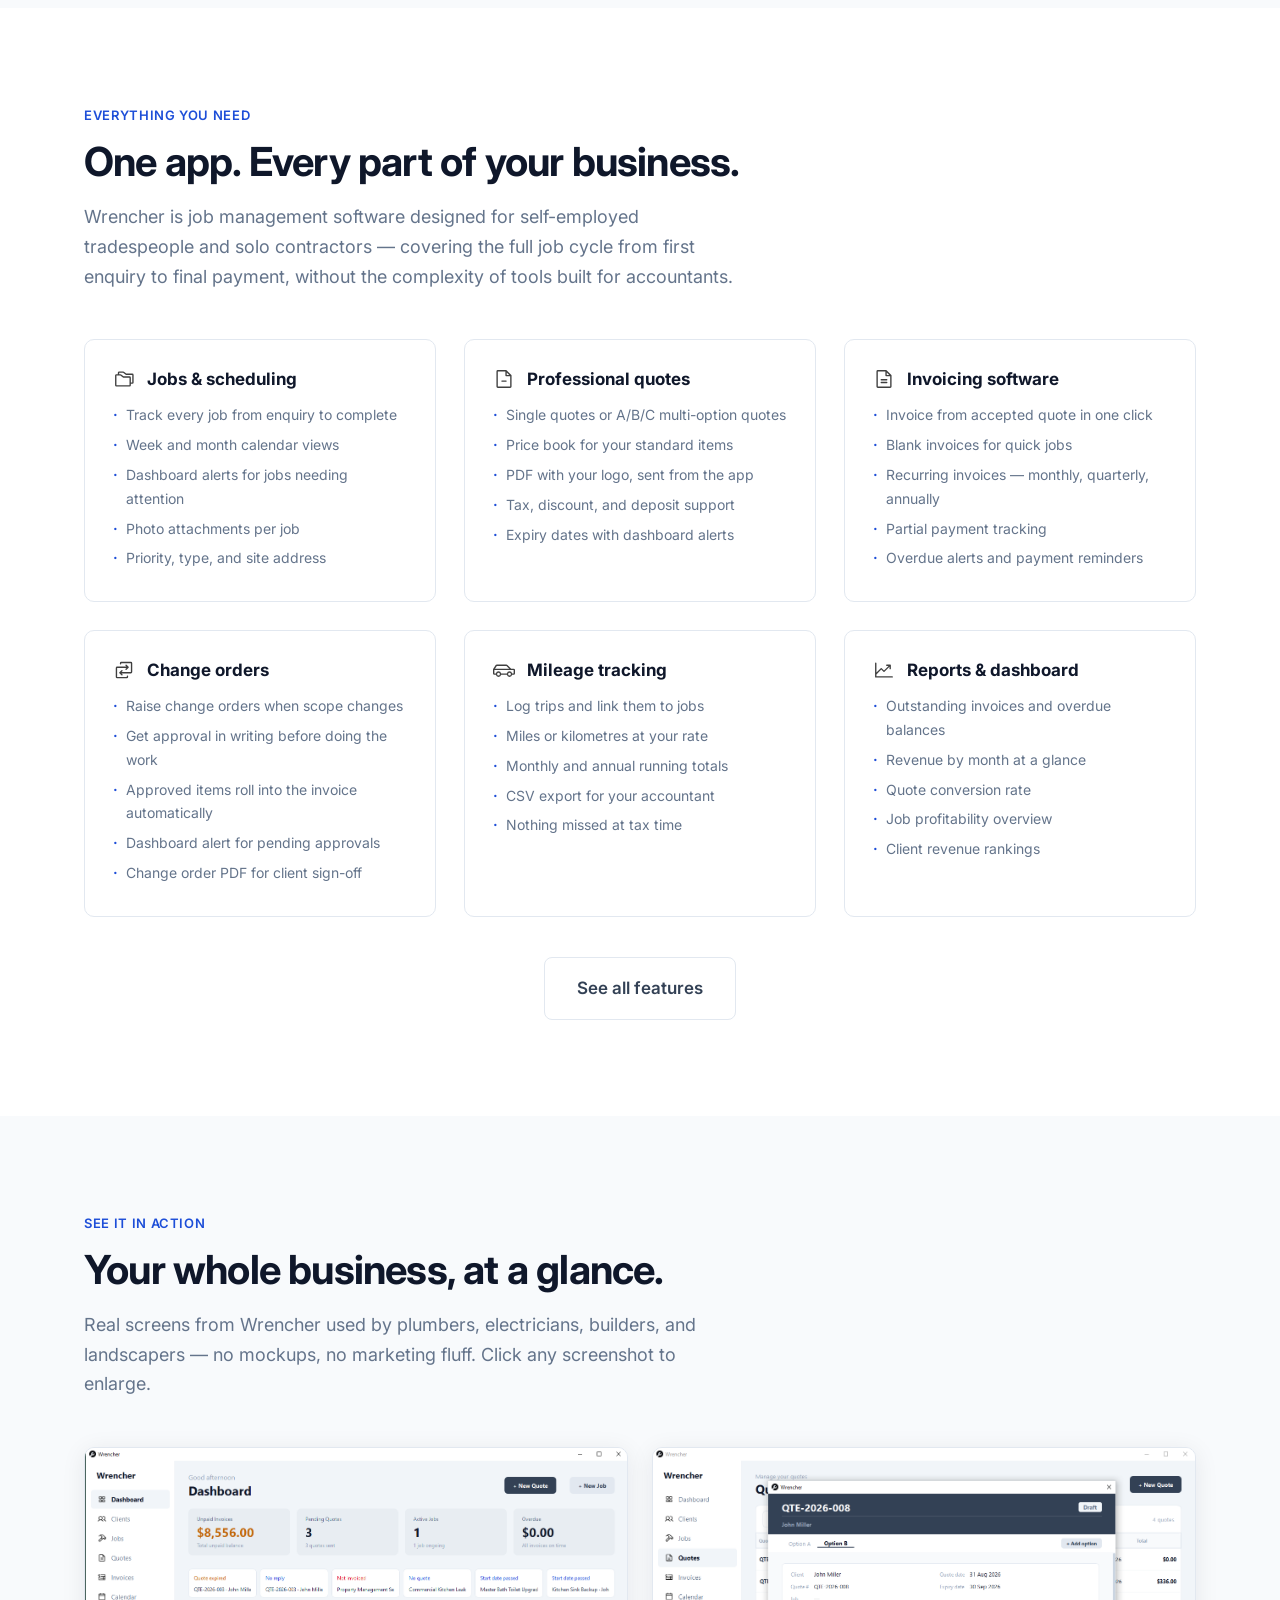
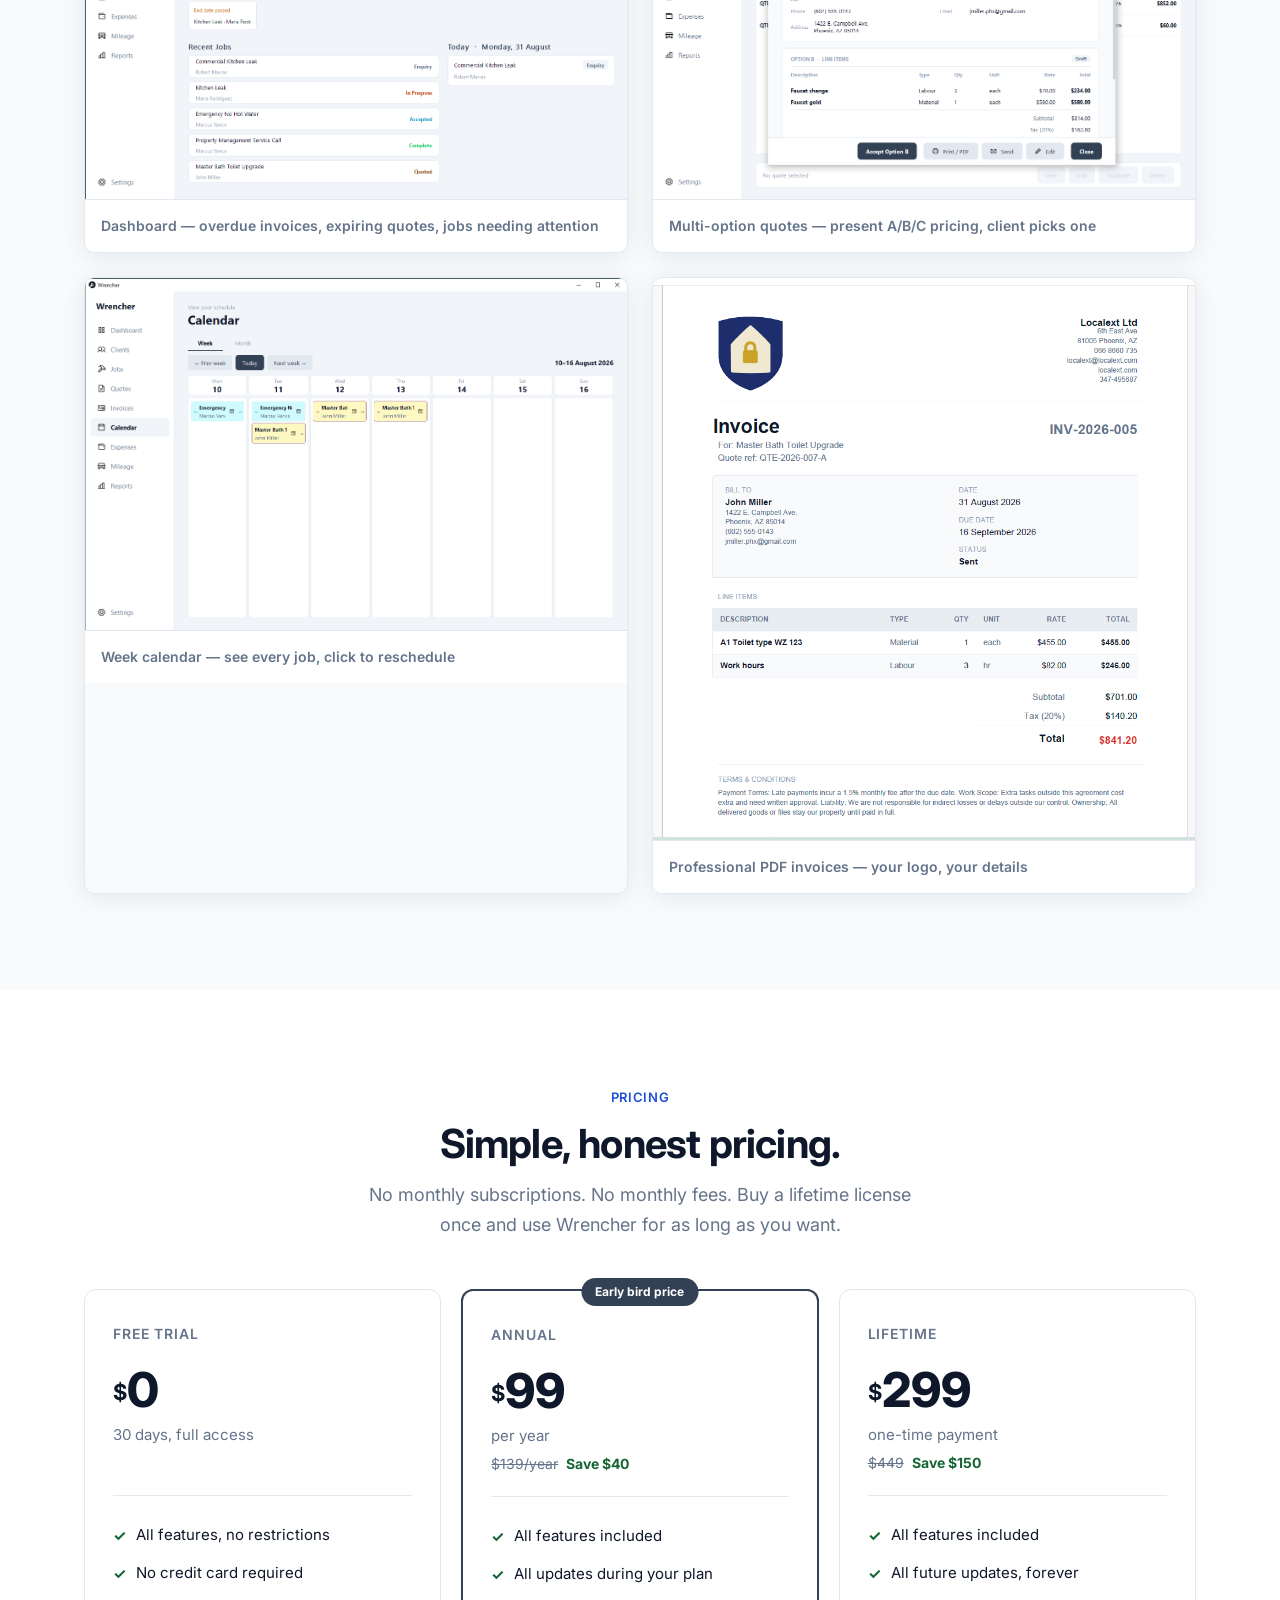
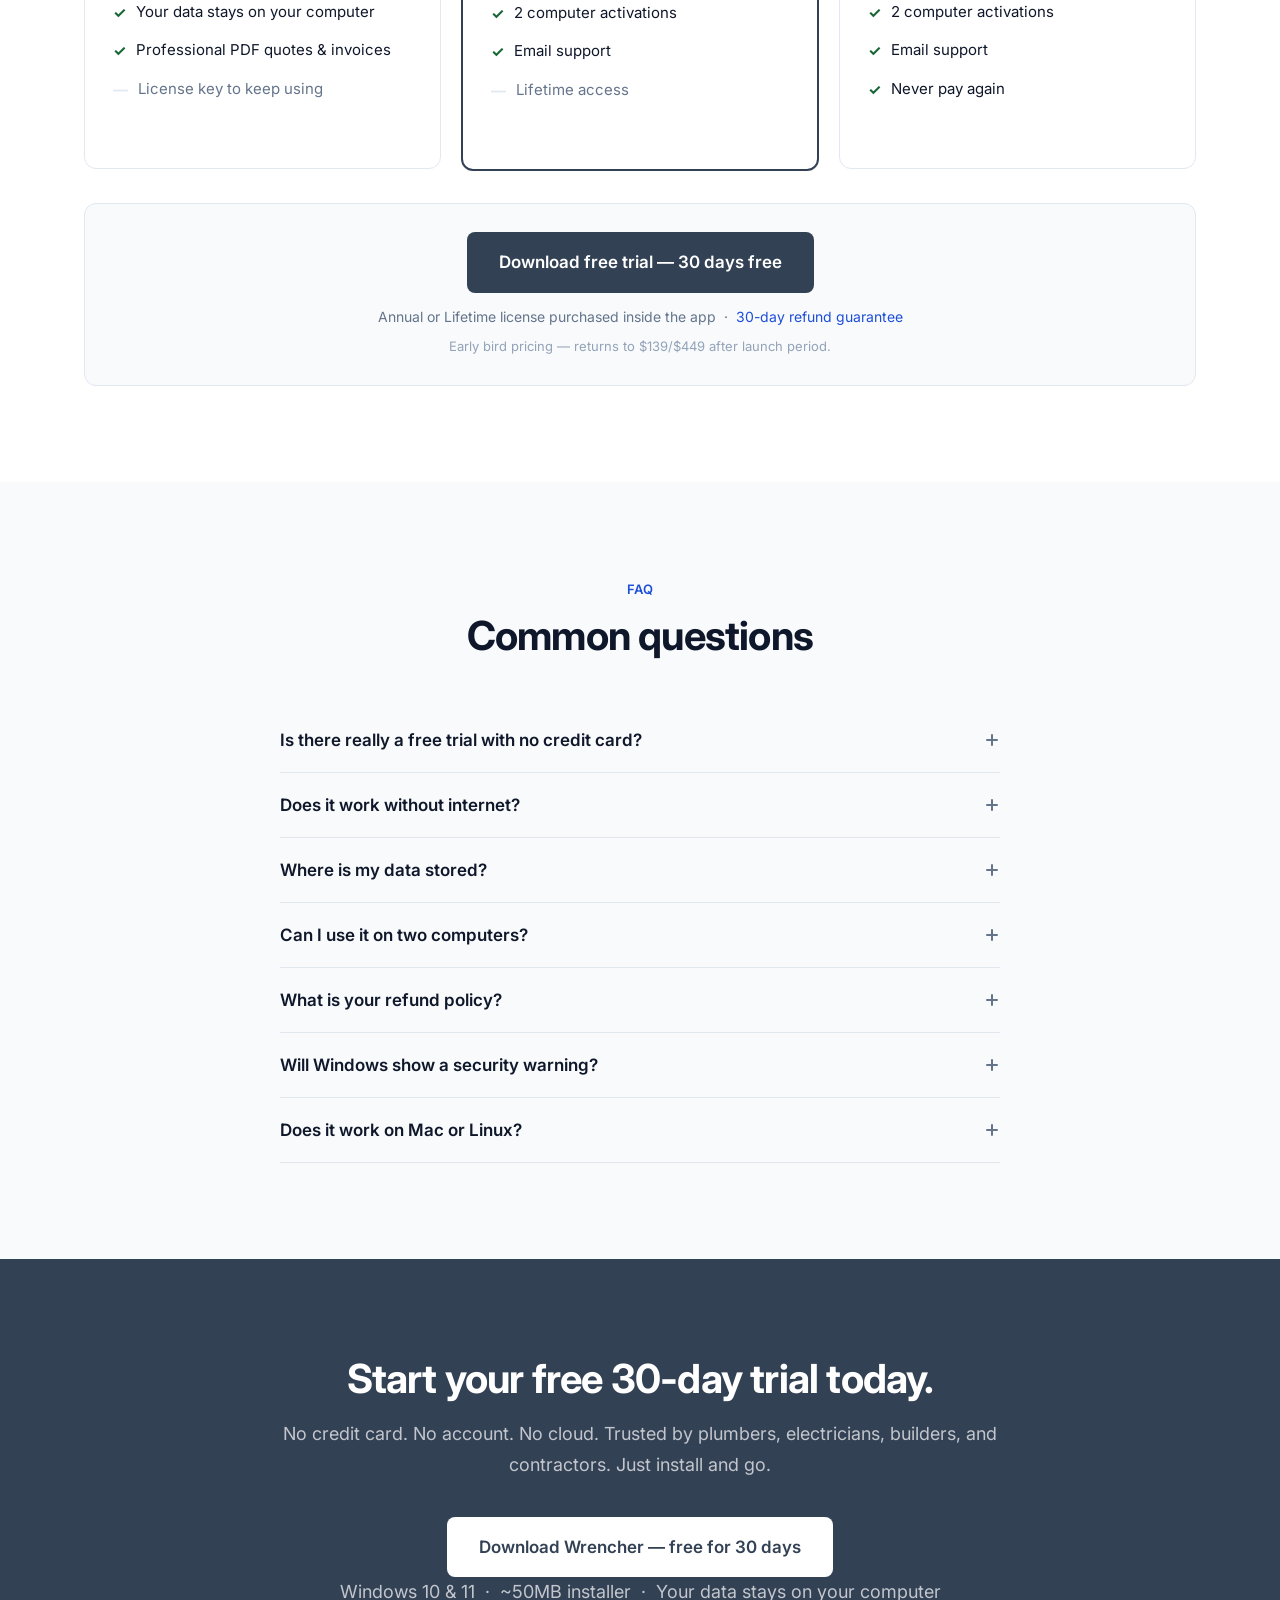
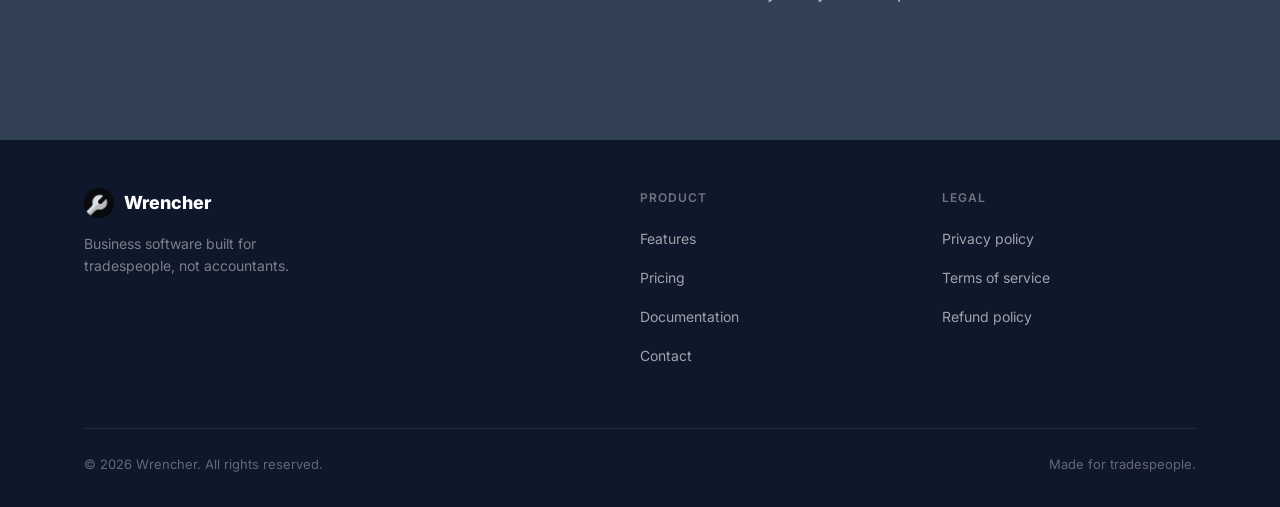
==== commit 96460959: "SEO: canonical tags, schema, sitemap, robots.txt, apple touch icon, email obfuscation, alt texts" ====
--- a/index.html
+++ b/index.html
@@ -3,12 +3,14 @@
 <head>
   <meta charset="UTF-8">
   <meta name="viewport" content="width=device-width, initial-scale=1.0">
-  <title>Wrencher — Built for tradespeople</title>
-  <meta name="description" content="Wrencher handles your quotes, jobs, invoices, and mileage so you can focus on the work. One-time purchase. No monthly fees.">
-  <meta property="og:title" content="Wrencher — Built for tradespeople">
+  <link rel="canonical" href="https://www.wrencher.app/">
+  <title>Wrencher — Invoicing &amp; Job Management Software for Tradespeople</title>
+  <meta name="description" content="Wrencher is offline invoicing and job management software built for tradespeople. Quotes, invoices, mileage tracking — one-time purchase, no monthly fees, your data stays on your computer.">
+  <meta property="og:title" content="Wrencher — Invoicing &amp; Job Management Software for Tradespeople">
   <meta property="og:description" content="Stop drowning in paperwork. Wrencher handles your quotes, jobs, invoices, and mileage.">
   <meta property="og:url" content="https://wrencher.app">
   <link rel="icon" href="assets/img/favicon.png">
+  <link rel="apple-touch-icon" href="assets/img/logo.png">
   <link rel="stylesheet" href="assets/css/style.css">
   <link href="https://fonts.googleapis.com/css2?family=Inter:wght@400;500;600;700;800&display=swap" rel="stylesheet">
   <style>
@@ -31,6 +33,48 @@
     .pricing__note-line2{margin-top:6px}
     .cta-section__note{margin-top:24px}
   </style>
+  <script type="application/ld+json">
+  {
+    "@context": "https://schema.org",
+    "@type": "SoftwareApplication",
+    "name": "Wrencher",
+    "applicationCategory": "BusinessApplication",
+    "operatingSystem": "Windows 10, Windows 11",
+    "description": "Offline invoicing and job management software built for tradespeople. Quotes, invoices, mileage tracking — one-time purchase, no monthly fees.",
+    "url": "https://www.wrencher.app",
+    "screenshot": "https://www.wrencher.app/assets/img/invoice_list.png",
+    "offers": [
+      {
+        "@type": "Offer",
+        "name": "Annual License",
+        "price": "99",
+        "priceCurrency": "USD",
+        "priceValidUntil": "2027-01-01"
+      },
+      {
+        "@type": "Offer",
+        "name": "Lifetime License",
+        "price": "299",
+        "priceCurrency": "USD"
+      }
+    ],
+    "featureList": [
+      "Job management",
+      "Professional quoting software",
+      "Invoicing software",
+      "Mileage tracking",
+      "Change orders",
+      "Offline functionality",
+      "No monthly subscription"
+    ],
+    "publisher": {
+      "@type": "Organization",
+      "name": "Wrencher",
+      "url": "https://www.wrencher.app",
+      "email": "hello&#64;wrencher&#46;app"
+    }
+  }
+  </script>
 </head>
 <body>
 
@@ -60,8 +104,8 @@
   <div class="hero__inner">
     <div class="hero__content">
       <span class="hero__tag">Built for tradespeople</span>
-      <h1 class="hero__headline">Quotes, jobs, and invoices — built for tradespeople.</h1>
-      <p class="hero__sub">Stop drowning in paperwork. Wrencher handles your quotes, jobs, invoices, and mileage so you can focus on the work.</p>
+      <h1 class="hero__headline">The job management and invoicing software built for tradespeople.</h1>
+      <p class="hero__sub">Stop drowning in paperwork. Wrencher is the offline-first quoting and invoicing software that sole traders and tradespeople actually use — quotes, jobs, invoices, and mileage tracking in one place.</p>
       <div class="hero__ctas">
         <a href="https://github.com/balogtibike/wrencher/releases/latest/download/WrencherSetup.exe" class="btn btn-primary btn-lg">Download free trial</a>
         <a href="pricing.html" class="btn btn-outline btn-lg">See pricing</a>
@@ -69,7 +113,7 @@
       <p class="hero__note">30 days free · No credit card · Windows 10/11 · Your data stays on your computer</p>
     </div>
     <div class="hero__screenshot">
-      <img src="assets/img/invoice_list.png" alt="Wrencher invoice list">
+      <img src="assets/img/invoice_list.png" alt="Wrencher invoice list showing paid, overdue, and outstanding invoices for a trade business">
       <div class="hero__stripe"></div>
     </div>
   </div>
@@ -79,8 +123,8 @@
   <div class="container">
     <div class="stats__inner">
       <div class="stats__item"><div class="stats__num">30 days</div><div class="stats__label">Free trial, full access</div></div>
-      <div class="stats__item"><div class="stats__num">$0</div><div class="stats__label">Monthly fees — ever</div></div>
-      <div class="stats__item"><div class="stats__num">100%</div><div class="stats__label">Offline — no cloud required</div></div>
+      <div class="stats__item"><div class="stats__num">$0</div><div class="stats__label">No subscription, no monthly fee</div></div>
+      <div class="stats__item"><div class="stats__num">100%</div><div class="stats__label">Offline — works without internet</div></div>
       <div class="stats__item"><div class="stats__num">1 price</div><div class="stats__label">Pay once, own it forever</div></div>
     </div>
   </div>
@@ -89,7 +133,7 @@
 <section class="section pain">
   <div class="container">
     <span class="section__label">Sound familiar?</span>
-    <h2 class="section__heading">The paperwork problem every tradesperson knows</h2>
+    <h2 class="section__heading">The paperwork problem every sole trader and tradesperson knows</h2>
     <div class="pain__grid">
       <div class="pain__card">
         <div class="pain__card-inner">
@@ -123,7 +167,7 @@
   <div class="container">
     <span class="section__label">Everything you need</span>
     <h2 class="section__heading">One app. Every part of your business.</h2>
-    <p class="section__sub">Wrencher covers the full job cycle — from first enquiry to final payment — without the complexity of tools built for accountants.</p>
+    <p class="section__sub">Wrencher is job management software designed for self-employed tradespeople and solo contractors — covering the full job cycle from first enquiry to final payment, without the complexity of tools built for accountants.</p>
     <div class="features-overview__grid">
       <div class="feat-card">
         <div class="feat-card__header"><img src="assets/img/phosphor/folders.svg" alt=""><h3 class="feat-card__title">Jobs &amp; scheduling</h3></div>
@@ -146,7 +190,7 @@
         </ul>
       </div>
       <div class="feat-card">
-        <div class="feat-card__header"><img src="assets/img/phosphor/file-text.svg" alt=""><h3 class="feat-card__title">Invoicing</h3></div>
+        <div class="feat-card__header"><img src="assets/img/phosphor/file-text.svg" alt=""><h3 class="feat-card__title">Invoicing software</h3></div>
         <ul class="feat-card__list">
           <li>Invoice from accepted quote in one click</li>
           <li>Blank invoices for quick jobs</li>
@@ -196,24 +240,24 @@
   <div class="container">
     <span class="section__label">See it in action</span>
     <h2 class="section__heading">Your whole business, at a glance.</h2>
-    <p class="section__sub">Real screens from Wrencher — no mockups, no marketing fluff. Click any screenshot to enlarge.</p>
+    <p class="section__sub">Real screens from Wrencher used by plumbers, electricians, builders, and landscapers — no mockups, no marketing fluff. Click any screenshot to enlarge.</p>
     <div style="display:grid;grid-template-columns:1fr 1fr;gap:24px;margin-bottom:24px;">
       <div class="shot" onclick="openLB('assets/img/dashboard.png','Wrencher dashboard')">
-        <img src="assets/img/dashboard.png" alt="Wrencher dashboard">
+        <img src="assets/img/dashboard.png" alt="Wrencher dashboard showing unpaid invoices, active jobs, and attention cards for tradespeople">
         <div class="shot__cap">Dashboard — overdue invoices, expiring quotes, jobs needing attention</div>
       </div>
       <div class="shot" onclick="openLB('assets/img/multi_quote.png','Multi-option quote')">
-        <img src="assets/img/multi_quote.png" alt="Multi-option quote">
+        <img src="assets/img/multi_quote.png" alt="Multi-option A/B/C quote in Wrencher quoting software for tradespeople">
         <div class="shot__cap">Multi-option quotes — present A/B/C pricing, client picks one</div>
       </div>
     </div>
     <div style="display:grid;grid-template-columns:1fr 1fr;gap:24px;">
       <div class="shot" onclick="openLB('assets/img/weekly_calendar.png','Weekly calendar')">
-        <img src="assets/img/weekly_calendar.png" alt="Week calendar">
+        <img src="assets/img/weekly_calendar.png" alt="Weekly job calendar in Wrencher showing scheduled jobs for a tradesperson">
         <div class="shot__cap">Week calendar — see every job, click to reschedule</div>
       </div>
       <div class="shot" onclick="openLB('assets/img/pdf_invoice.png','Invoice PDF')">
-        <img src="assets/img/pdf_invoice.png" alt="Invoice PDF">
+        <img src="assets/img/pdf_invoice.png" alt="Professional invoice PDF generated by Wrencher invoicing software for tradespeople">
         <div class="shot__cap">Professional PDF invoices — your logo, your details</div>
       </div>
     </div>
@@ -225,7 +269,7 @@
     <div class="text-center" style="margin-bottom:48px;">
       <span class="section__label">Pricing</span>
       <h2>Simple, honest pricing.</h2>
-      <p style="color:var(--steel);font-size:18px;margin:12px auto 0;max-width:52ch;">No subscriptions that sneak up on you. Buy once, use it for as long as you want.</p>
+      <p style="color:var(--steel);font-size:18px;margin:12px auto 0;max-width:52ch;">No monthly subscriptions. No monthly fees. Buy a lifetime license once and use Wrencher for as long as you want.</p>
     </div>
     <div class="pricing__grid">
       <div class="price-card">
@@ -286,10 +330,10 @@
     <div class="text-center" style="margin-bottom:48px;"><span class="section__label">FAQ</span><h2>Common questions</h2></div>
     <div class="faq__list">
       <div class="faq__item"><button class="faq__q">Is there really a free trial with no credit card?<svg width="16" height="16" viewBox="0 0 16 16" fill="none"><path d="M8 3v10M3 8h10" stroke="currentColor" stroke-width="2" stroke-linecap="round"/></svg></button><div class="faq__a">Yes. Download, install, and use Wrencher for 30 days with every feature available. No credit card, no sign-up, no account. When the trial ends, purchase a license inside the app to continue.</div></div>
-      <div class="faq__item"><button class="faq__q">Does it work without internet?<svg width="16" height="16" viewBox="0 0 16 16" fill="none"><path d="M8 3v10M3 8h10" stroke="currentColor" stroke-width="2" stroke-linecap="round"/></svg></button><div class="faq__a">Fully offline. Wrencher runs entirely on your computer — no cloud, no sync, no internet required. You only need internet to send emails from within the app.</div></div>
+      <div class="faq__item"><button class="faq__q">Does it work without internet?<svg width="16" height="16" viewBox="0 0 16 16" fill="none"><path d="M8 3v10M3 8h10" stroke="currentColor" stroke-width="2" stroke-linecap="round"/></svg></button><div class="faq__a">Fully offline. Wrencher is a desktop application that runs entirely on your Windows PC — no cloud, no sync, no internet connection required. Your data never leaves your computer. You only need internet to send emails from within the app.</div></div>
       <div class="faq__item"><button class="faq__q">Where is my data stored?<svg width="16" height="16" viewBox="0 0 16 16" fill="none"><path d="M8 3v10M3 8h10" stroke="currentColor" stroke-width="2" stroke-linecap="round"/></svg></button><div class="faq__a">On your own computer at %APPDATA%\Wrencher\. Nothing is uploaded to any server. You own your data completely and can back it up by copying that file.</div></div>
-      <div class="faq__item"><button class="faq__q">Can I use it on two computers?<svg width="16" height="16" viewBox="0 0 16 16" fill="none"><path d="M8 3v10M3 8h10" stroke="currentColor" stroke-width="2" stroke-linecap="round"/></svg></button><div class="faq__a">Each license allows activation on 2 computers. If you need to transfer your license, contact us at hello@wrencher.app and we'll sort it out.</div></div>
-      <div class="faq__item"><button class="faq__q">What is your refund policy?<svg width="16" height="16" viewBox="0 0 16 16" fill="none"><path d="M8 3v10M3 8h10" stroke="currentColor" stroke-width="2" stroke-linecap="round"/></svg></button><div class="faq__a">Full refund within 30 days of purchase, no questions asked. Email hello@wrencher.app with your order details.</div></div>
+      <div class="faq__item"><button class="faq__q">Can I use it on two computers?<svg width="16" height="16" viewBox="0 0 16 16" fill="none"><path d="M8 3v10M3 8h10" stroke="currentColor" stroke-width="2" stroke-linecap="round"/></svg></button><div class="faq__a">Each license allows activation on 2 computers. If you need to transfer your license, contact us at hello&#64;wrencher&#46;app and we'll sort it out.</div></div>
+      <div class="faq__item"><button class="faq__q">What is your refund policy?<svg width="16" height="16" viewBox="0 0 16 16" fill="none"><path d="M8 3v10M3 8h10" stroke="currentColor" stroke-width="2" stroke-linecap="round"/></svg></button><div class="faq__a">Full refund within 30 days of purchase, no questions asked. Email hello&#64;wrencher&#46;app with your order details.</div></div>
       <div class="faq__item"><button class="faq__q">Will Windows show a security warning?<svg width="16" height="16" viewBox="0 0 16 16" fill="none"><path d="M8 3v10M3 8h10" stroke="currentColor" stroke-width="2" stroke-linecap="round"/></svg></button><div class="faq__a">Windows SmartScreen may show a warning because Wrencher is new software. It is completely safe. Click "More info" then "Run anyway" to proceed.</div></div>
       <div class="faq__item"><button class="faq__q">Does it work on Mac or Linux?<svg width="16" height="16" viewBox="0 0 16 16" fill="none"><path d="M8 3v10M3 8h10" stroke="currentColor" stroke-width="2" stroke-linecap="round"/></svg></button><div class="faq__a">Currently Windows only (Windows 10 and 11). Mac and Linux versions are planned for a future release.</div></div>
     </div>
@@ -299,9 +343,9 @@
 <section class="cta-section">
   <div class="container">
     <h2>Start your free 30-day trial today.</h2>
-    <p>No credit card. No account. No cloud. Just install and go.</p>
+    <p>No credit card. No account. No cloud. Trusted by plumbers, electricians, builders, and contractors. Just install and go.</p>
     <a href="https://github.com/balogtibike/wrencher/releases/latest/download/WrencherSetup.exe" class="btn btn-primary btn-lg">Download Wrencher — free for 30 days</a>
-    <p></p><p class="cta-section__note">Windows 10 &amp; 11 &nbsp;·&nbsp; ~50MB installer &nbsp;·&nbsp; Your data stays on your computer</p>
+    <p class="cta-section__note">Windows 10 &amp; 11 &nbsp;·&nbsp; ~50MB installer &nbsp;·&nbsp; Your data stays on your computer</p>
   </div>
 </section>
 
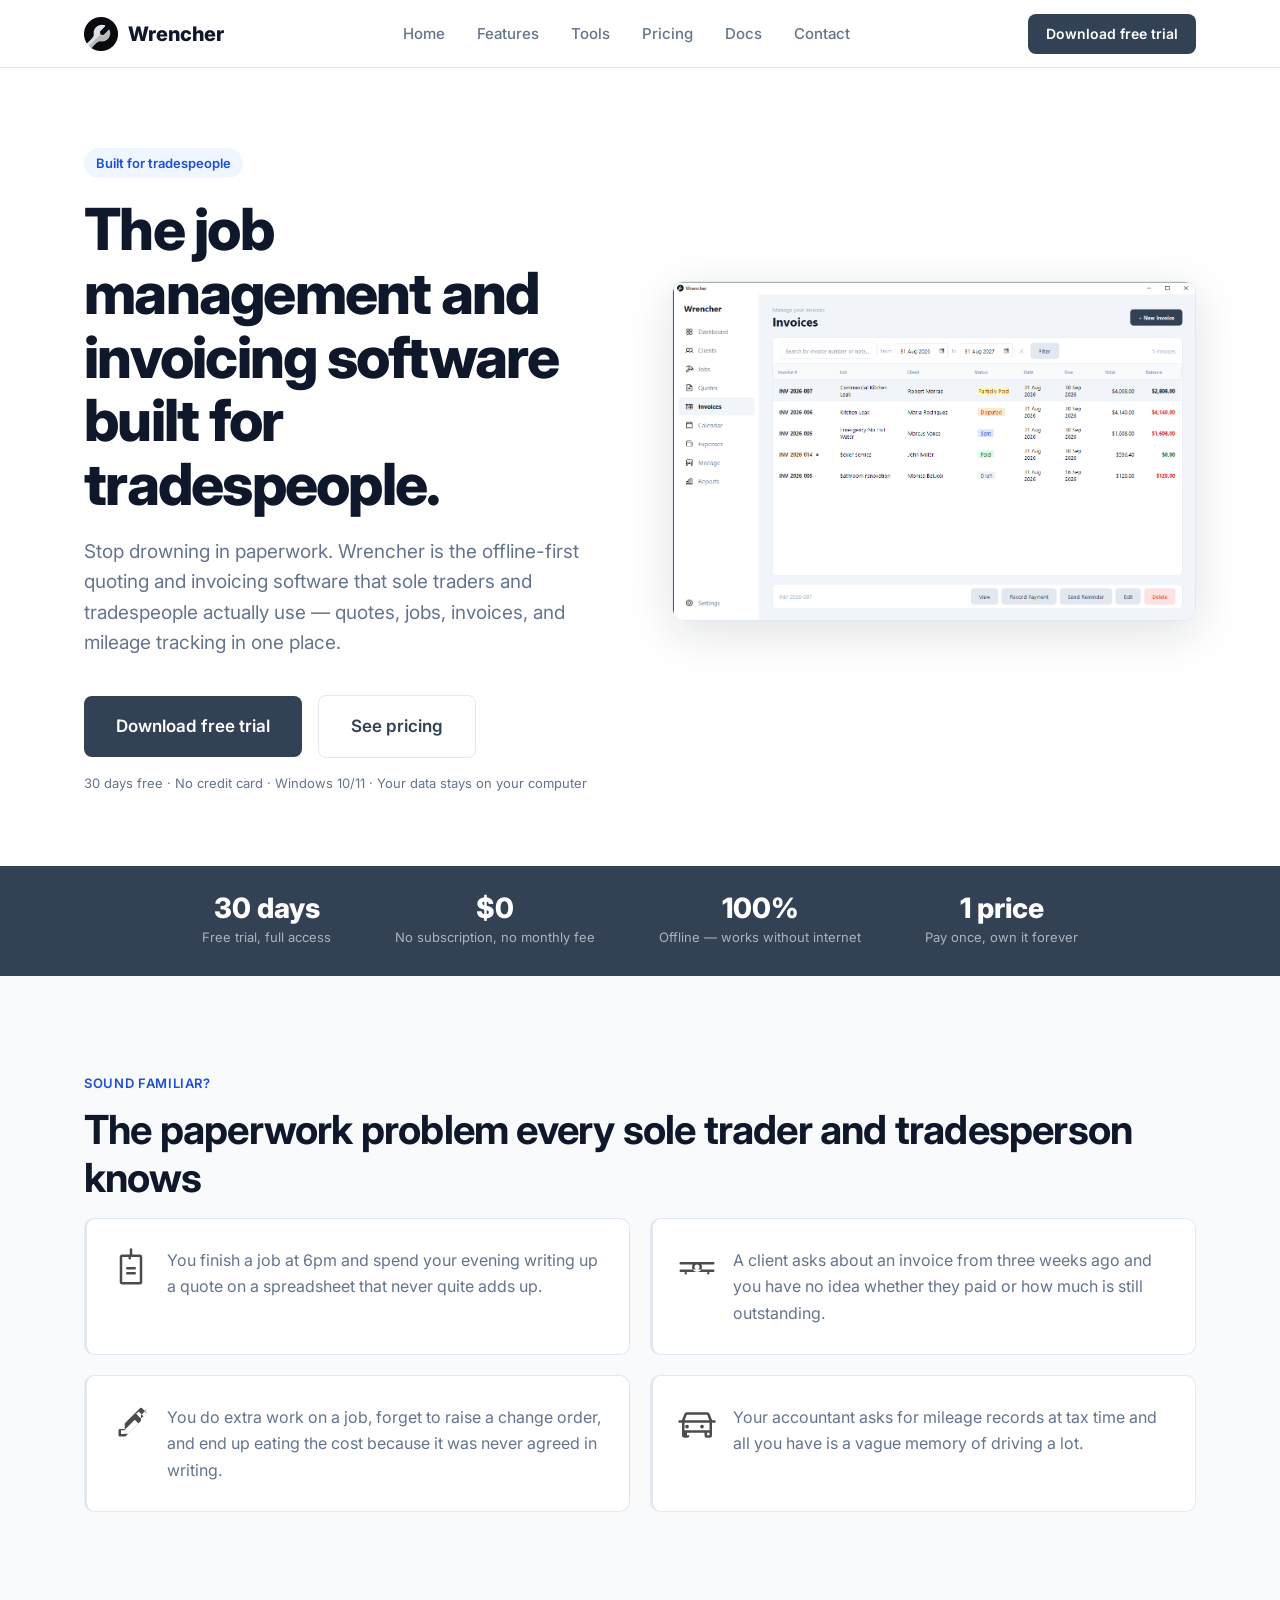
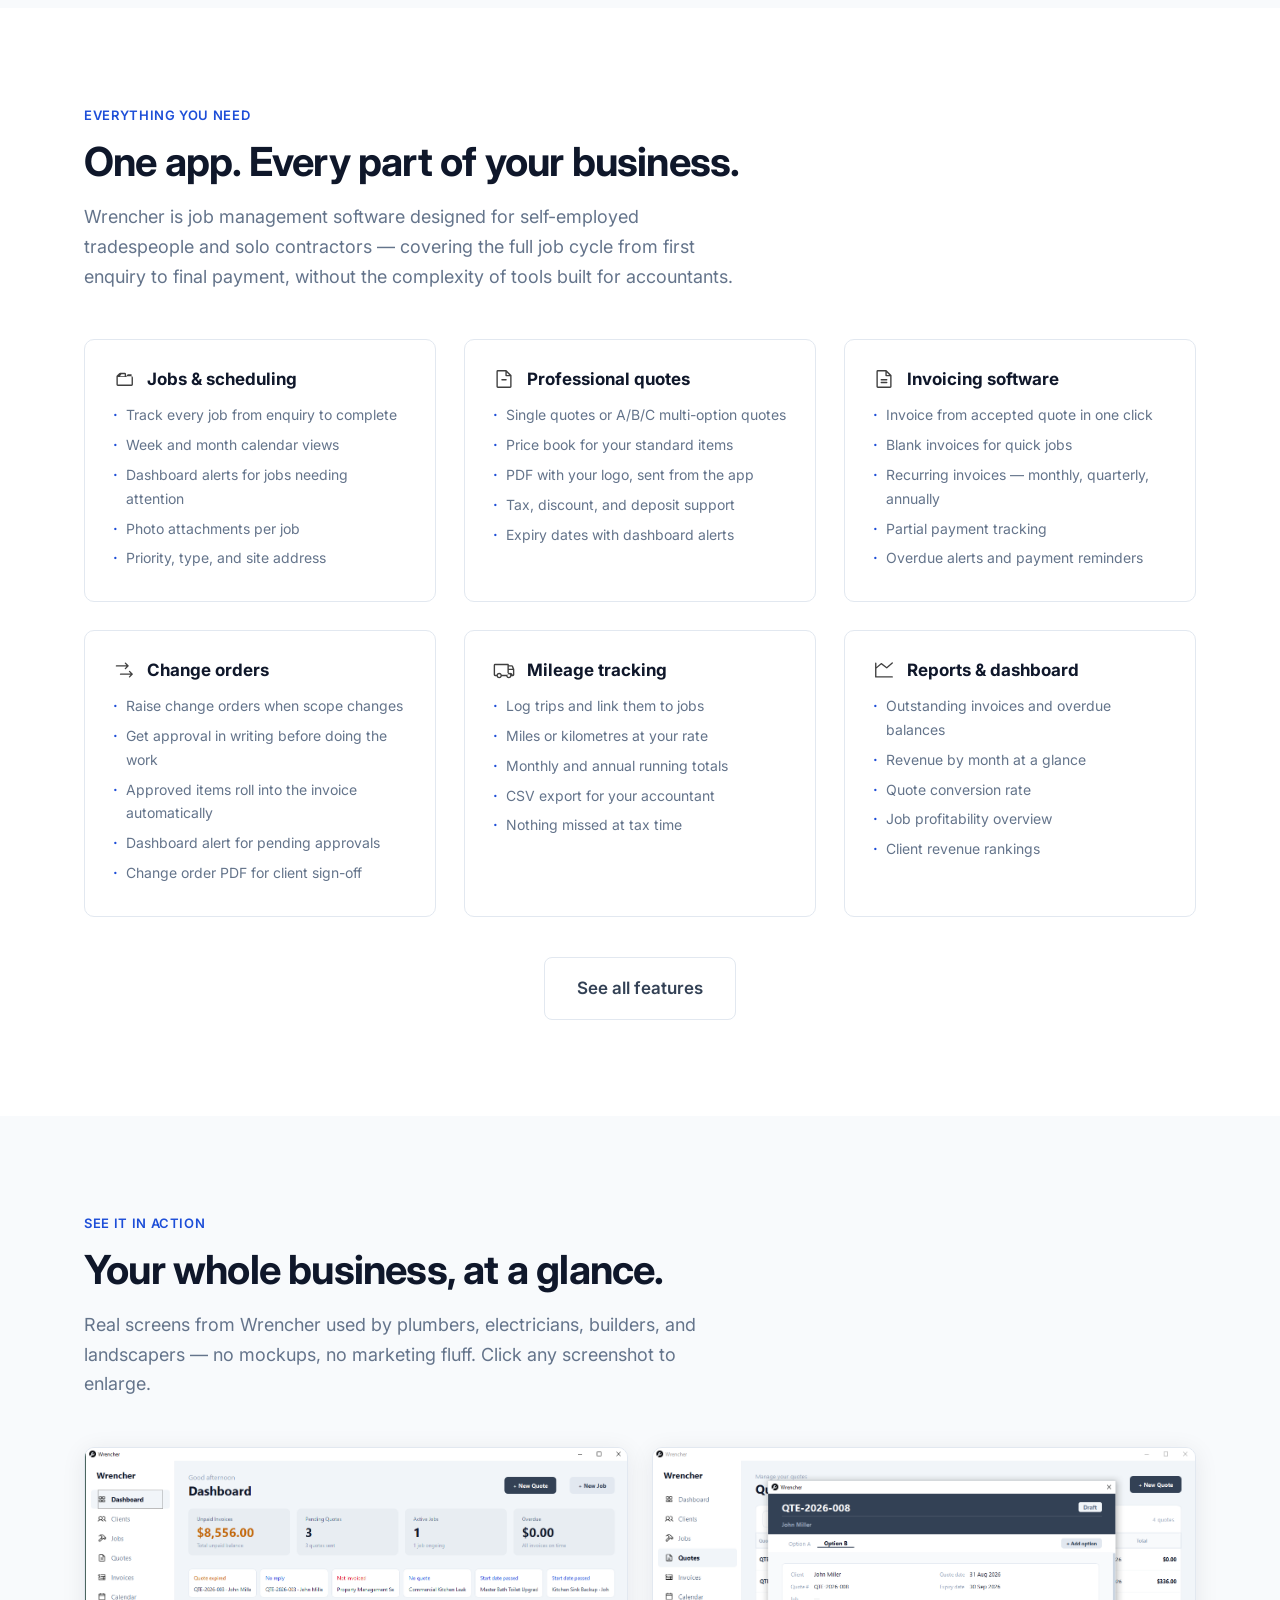
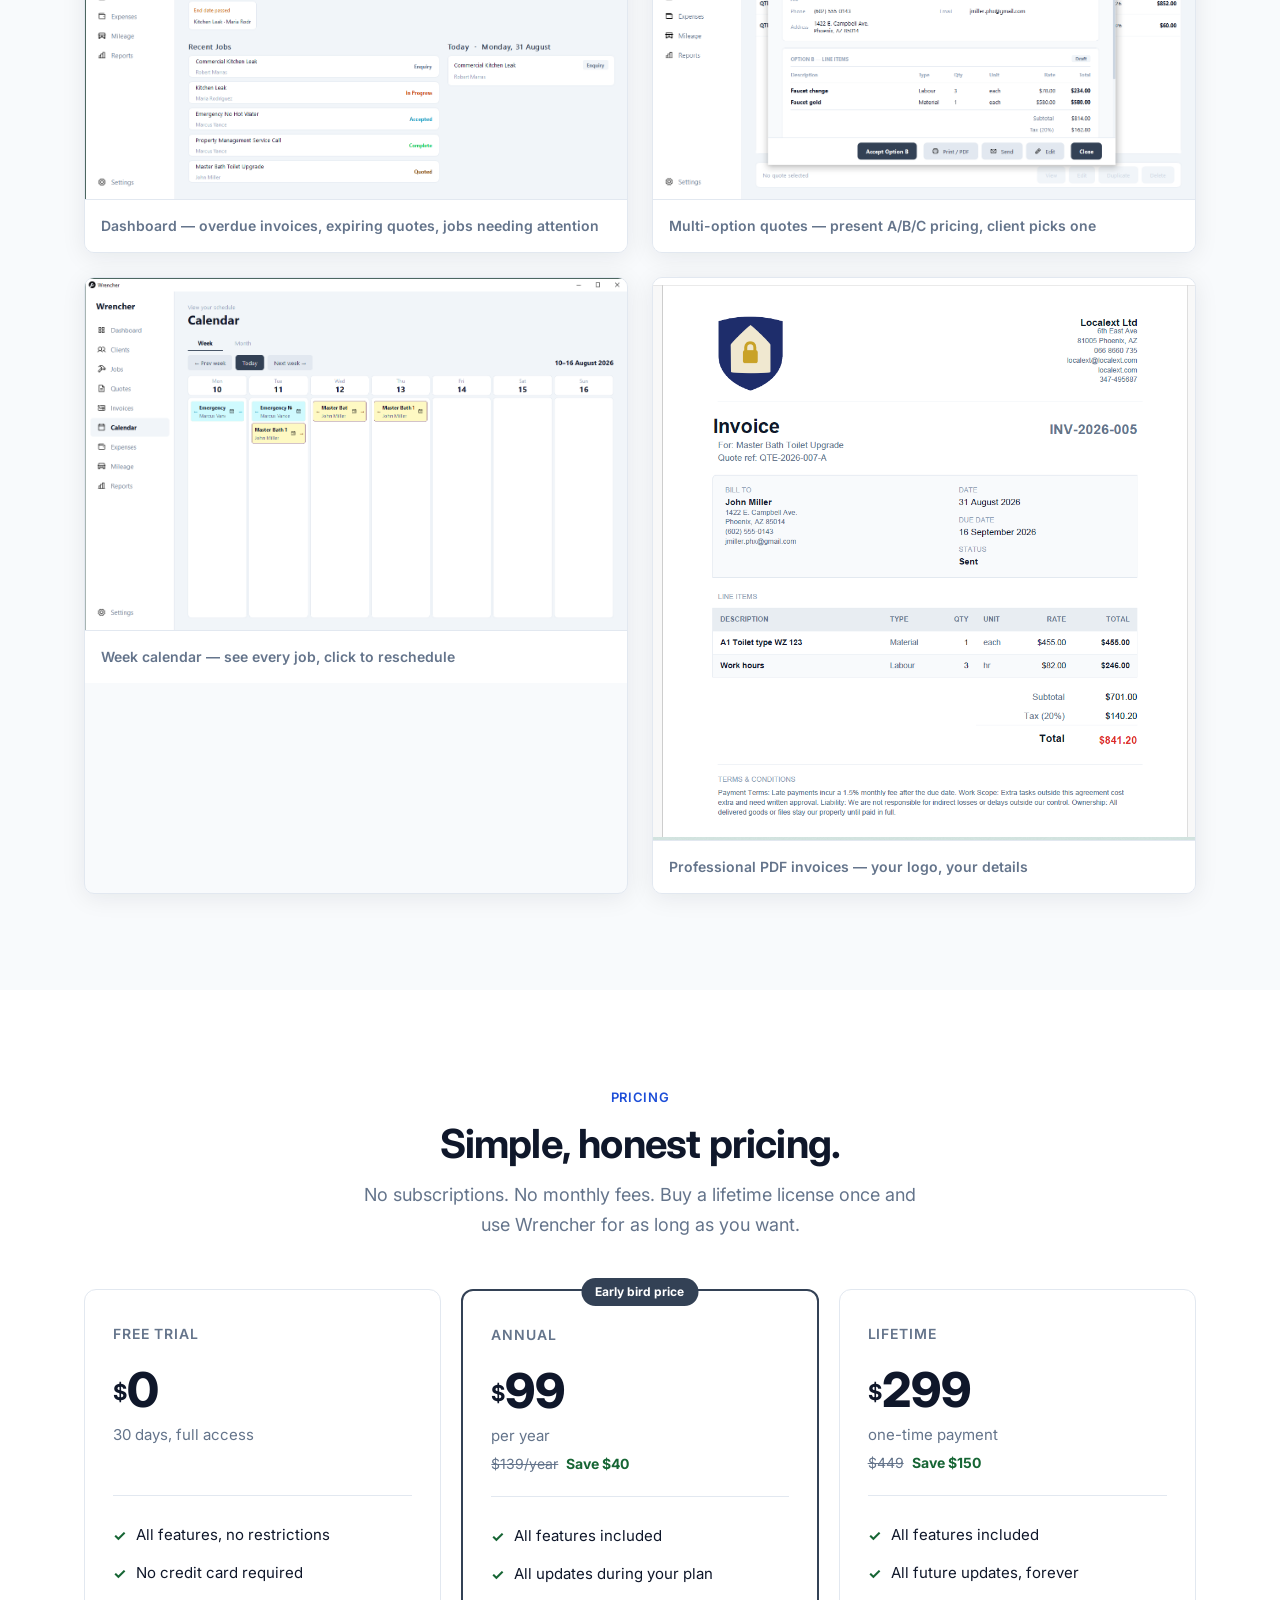
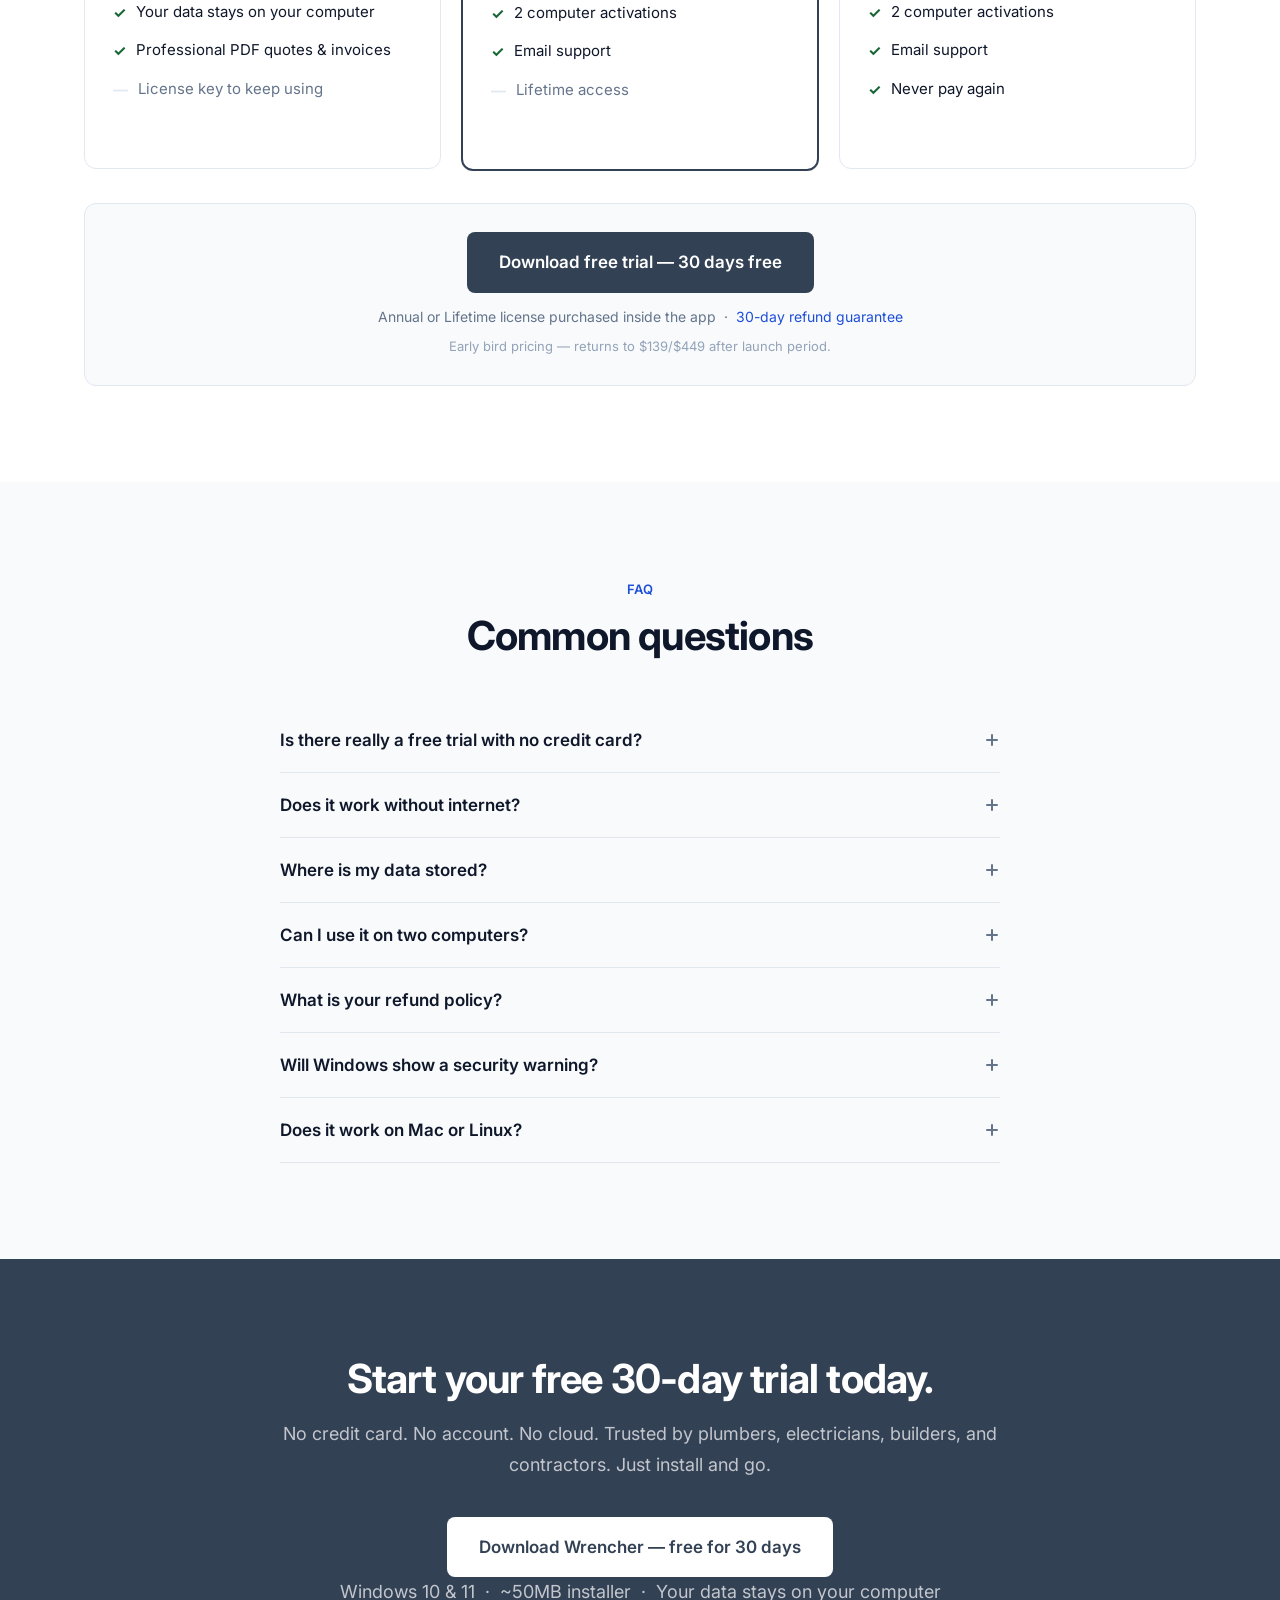
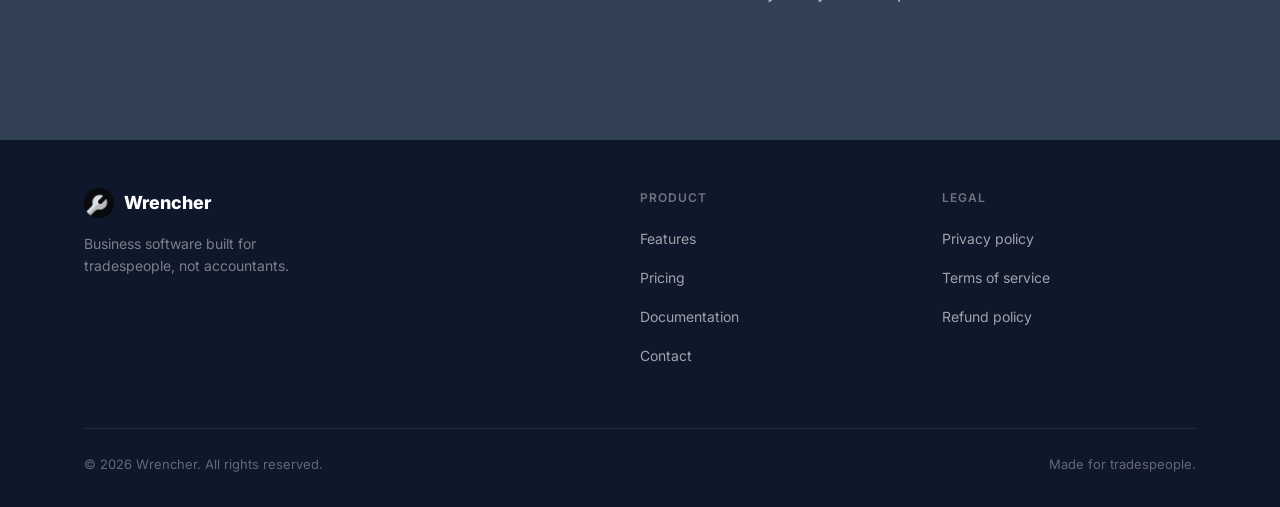
==== commit aef39c90: "Add tools hub and 5 calculators, Tools nav link" ====
--- a/index.html
+++ b/index.html
@@ -89,6 +89,7 @@
     <ul class="nav__links">
       <li><a href="index.html">Home</a></li>
       <li><a href="features.html">Features</a></li>
+      <li><a href="tools/index.html">Tools</a></li>
       <li><a href="pricing.html">Pricing</a></li>
       <li><a href="docs.html">Docs</a></li>
       <li><a href="contact.html">Contact</a></li>
@@ -269,7 +270,7 @@
     <div class="text-center" style="margin-bottom:48px;">
       <span class="section__label">Pricing</span>
       <h2>Simple, honest pricing.</h2>
-      <p style="color:var(--steel);font-size:18px;margin:12px auto 0;max-width:52ch;">No monthly subscriptions. No monthly fees. Buy a lifetime license once and use Wrencher for as long as you want.</p>
+      <p style="color:var(--steel);font-size:18px;margin:12px auto 0;max-width:52ch;">No subscriptions. No monthly fees. Buy a lifetime license once and use Wrencher for as long as you want.</p>
     </div>
     <div class="pricing__grid">
       <div class="price-card">
@@ -285,8 +286,7 @@
           <li>Professional PDF quotes &amp; invoices</li>
           <li class="na">License key to keep using</li>
         </ul>
-        
-      </div>
+         </div>
       <div class="price-card price-card--featured">
         <div class="price-card__badge">Early bird price</div>
         <div class="price-card__name">Annual</div>
--- a/assets/css/style.css
+++ b/assets/css/style.css
@@ -663,3 +663,88 @@
 @media (prefers-reduced-motion: reduce) {
   *, *::before, *::after { transition: none !important; animation: none !important; }
 }
+
+/* ── Tools / Calculators ─────────────────────────────────────────────── */
+.country-bar {
+  display: flex; align-items: center; gap: 8px;
+  flex-wrap: wrap; margin-bottom: 28px;
+}
+.country-bar span {
+  font-size: 13px; font-weight: 600; color: var(--steel);
+  margin-right: 4px;
+}
+.country-btn {
+  padding: 6px 16px; border-radius: 20px; border: 1.5px solid var(--rule);
+  background: var(--white); color: var(--steel);
+  font-family: inherit; font-size: 13px; font-weight: 600;
+  cursor: pointer; transition: all .15s;
+}
+.country-btn:hover { border-color: var(--slate); color: var(--ink); }
+.country-btn.active {
+  background: var(--slate); color: var(--white);
+  border-color: var(--slate);
+}
+.calc-card {
+  background: var(--white); border: 1px solid var(--rule);
+  border-radius: 12px; padding: 32px;
+  margin-bottom: 24px;
+}
+.calc-grid {
+  display: grid; grid-template-columns: 1fr 1fr;
+  gap: 20px; margin-bottom: 24px;
+}
+.calc-field { display: flex; flex-direction: column; gap: 6px; }
+.calc-field label {
+  font-size: 13px; font-weight: 600; color: var(--steel);
+}
+.calc-field input, .calc-field select {
+  height: 44px; border: 1.5px solid var(--rule);
+  border-radius: 8px; padding: 0 14px;
+  font-family: inherit; font-size: 15px; color: var(--ink);
+  background: var(--white); outline: none;
+  transition: border-color .15s;
+}
+.calc-field input:focus, .calc-field select:focus {
+  border-color: var(--slate);
+}
+.calc-field.full { grid-column: 1 / -1; }
+.calc-result {
+  background: var(--paper); border: 1px solid var(--rule);
+  border-radius: 10px; padding: 24px;
+}
+.calc-result h3 {
+  font-size: 14px; font-weight: 600; color: var(--steel);
+  text-transform: uppercase; letter-spacing: 0.05em;
+  margin-bottom: 16px;
+}
+.result-row {
+  display: flex; justify-content: space-between;
+  align-items: center; padding: 8px 0;
+  border-bottom: 1px solid var(--rule);
+  font-size: 15px;
+}
+.result-row:last-child { border-bottom: none; }
+.result-row.total {
+  font-weight: 700; font-size: 18px;
+  color: var(--ink); padding-top: 12px;
+}
+.result-val { font-weight: 600; color: var(--ink); }
+.result-row.total .result-val { color: var(--blue); font-size: 22px; }
+.calc-cta-top {
+  background: var(--paper); border: 1px solid var(--rule);
+  border-radius: 8px; padding: 14px 18px;
+  display: flex; align-items: center; justify-content: space-between;
+  gap: 16px; flex-wrap: wrap; margin-bottom: 28px;
+  font-size: 14px; color: var(--steel);
+}
+.calc-cta-top a { font-weight: 600; color: var(--blue); white-space: nowrap; }
+.calc-cta-bottom {
+  background: var(--slate); border-radius: 12px;
+  padding: 32px; text-align: center; margin-top: 40px;
+}
+.calc-cta-bottom h3 { color: var(--white); margin-bottom: 8px; }
+.calc-cta-bottom p { color: rgba(255,255,255,.7); font-size: 15px; margin: 0 auto 20px; max-width: 52ch; }
+@media (max-width: 640px) {
+  .calc-grid { grid-template-columns: 1fr; }
+  .calc-cta-top { flex-direction: column; align-items: flex-start; }
+}
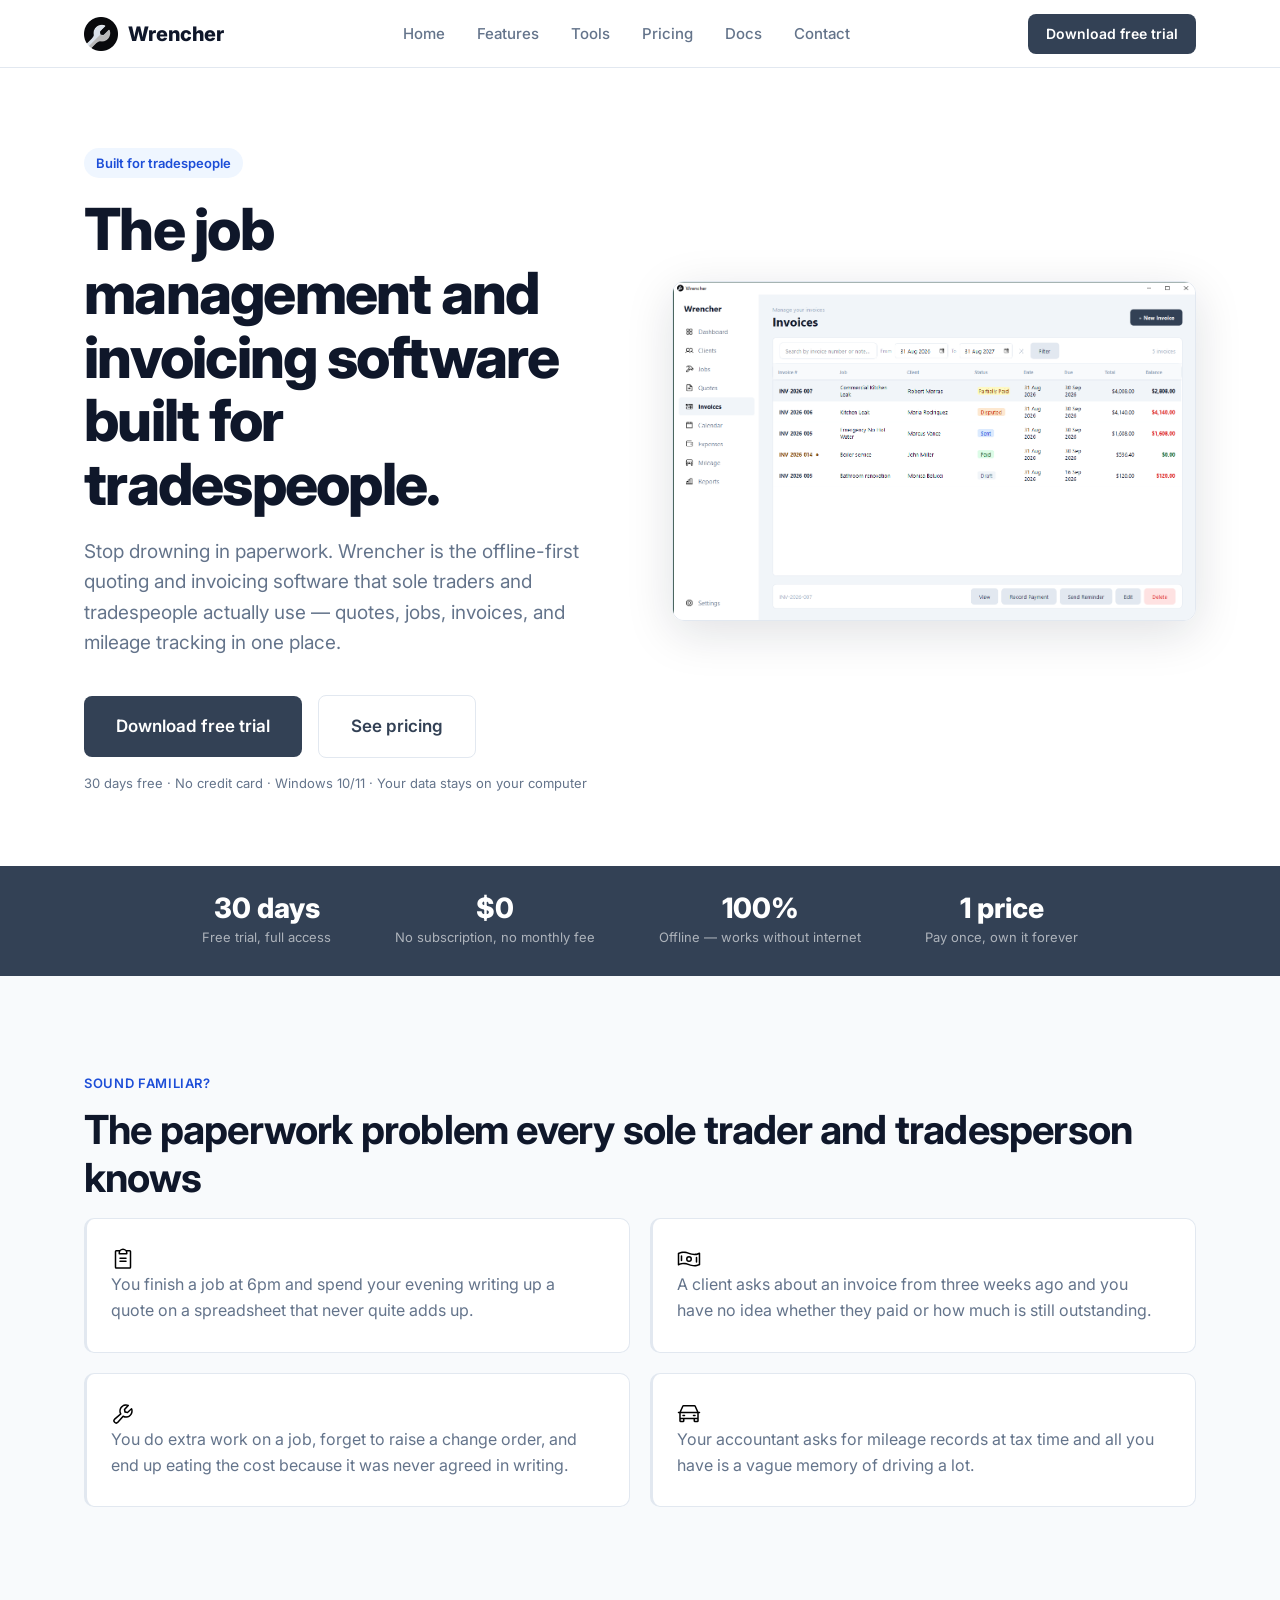
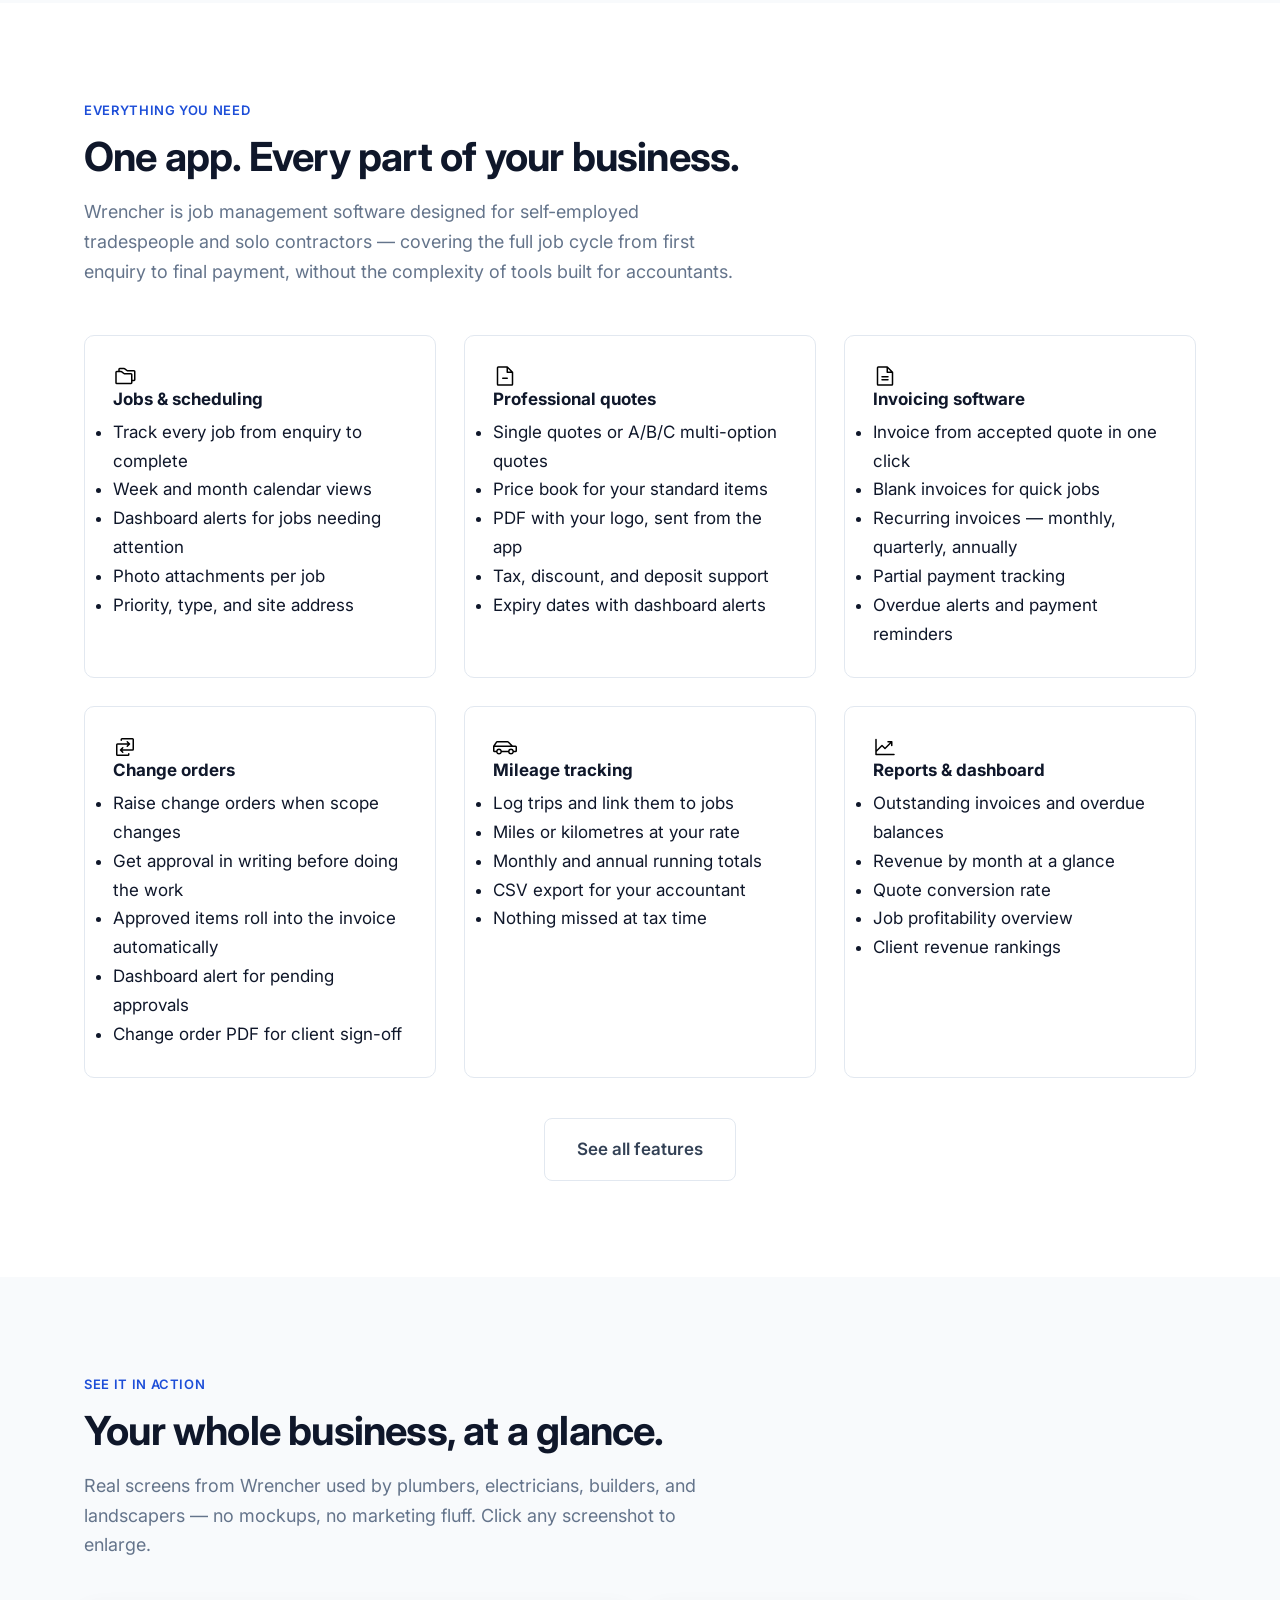
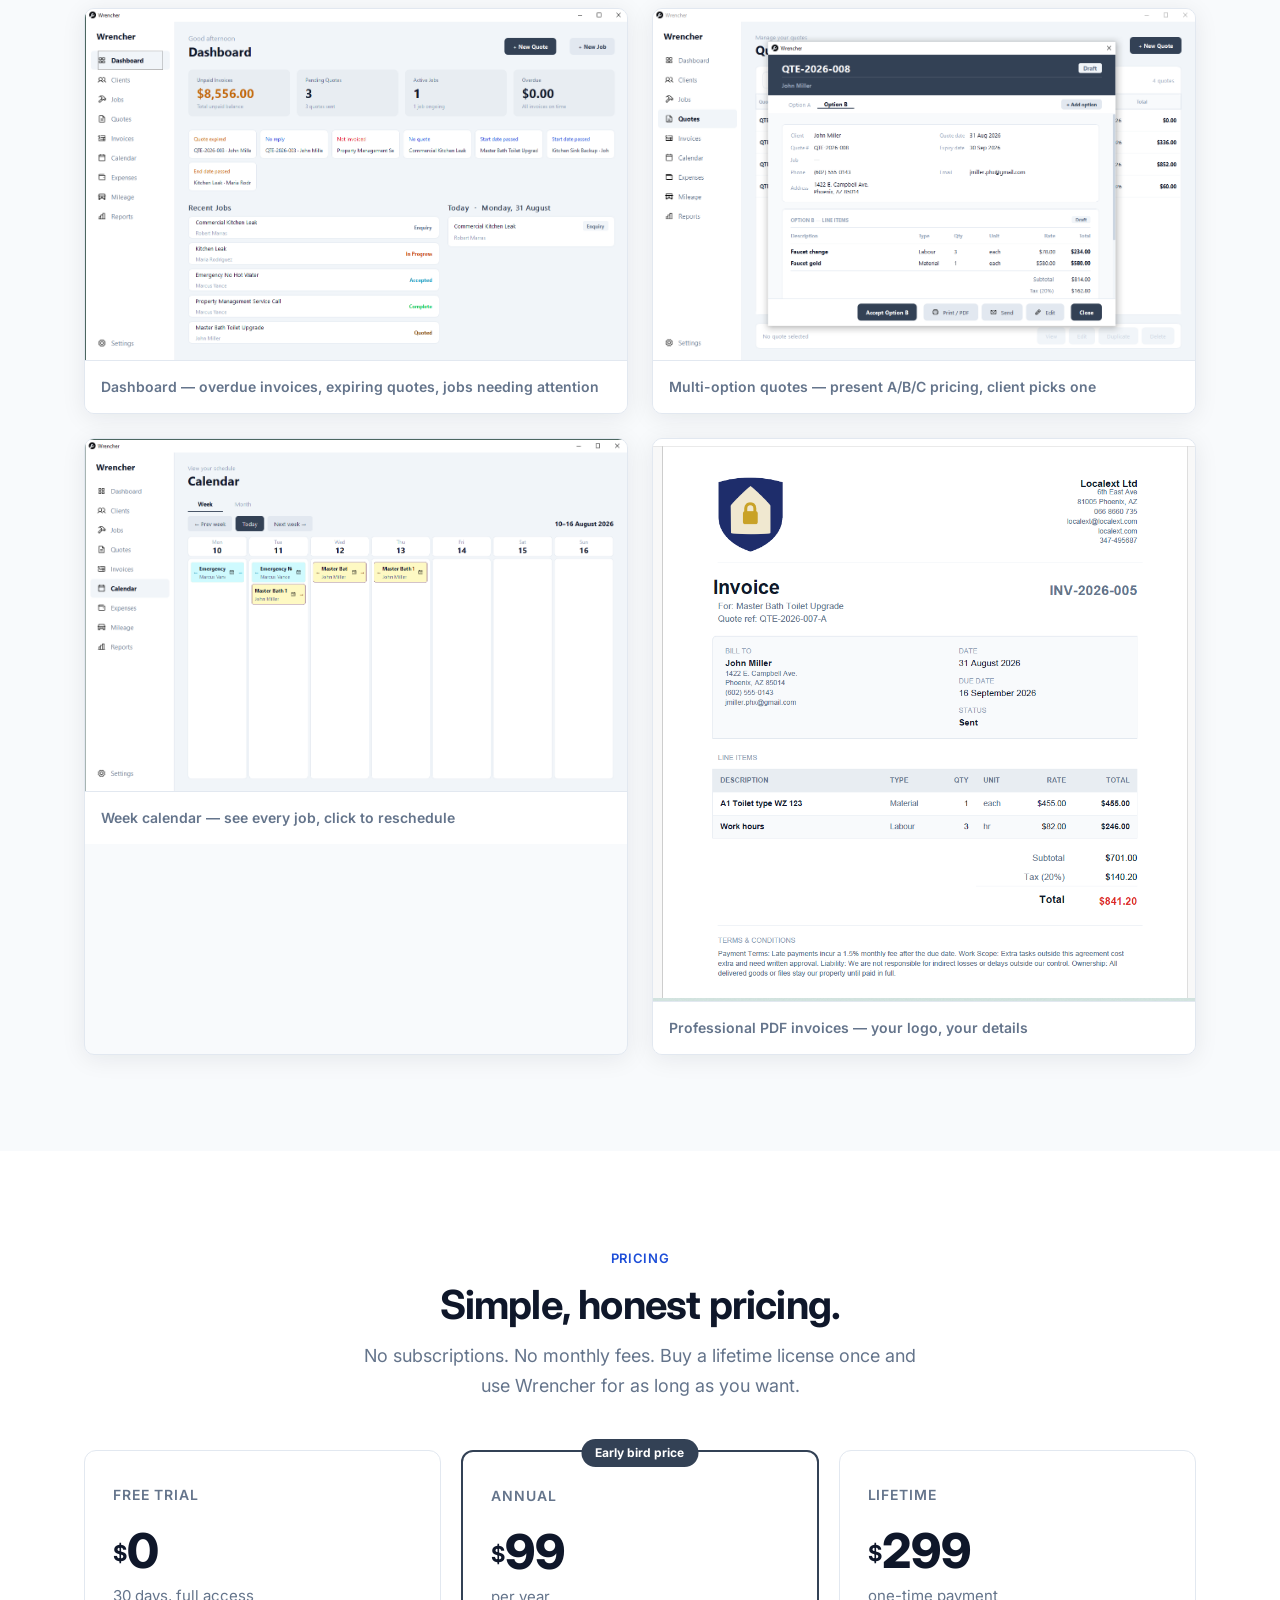
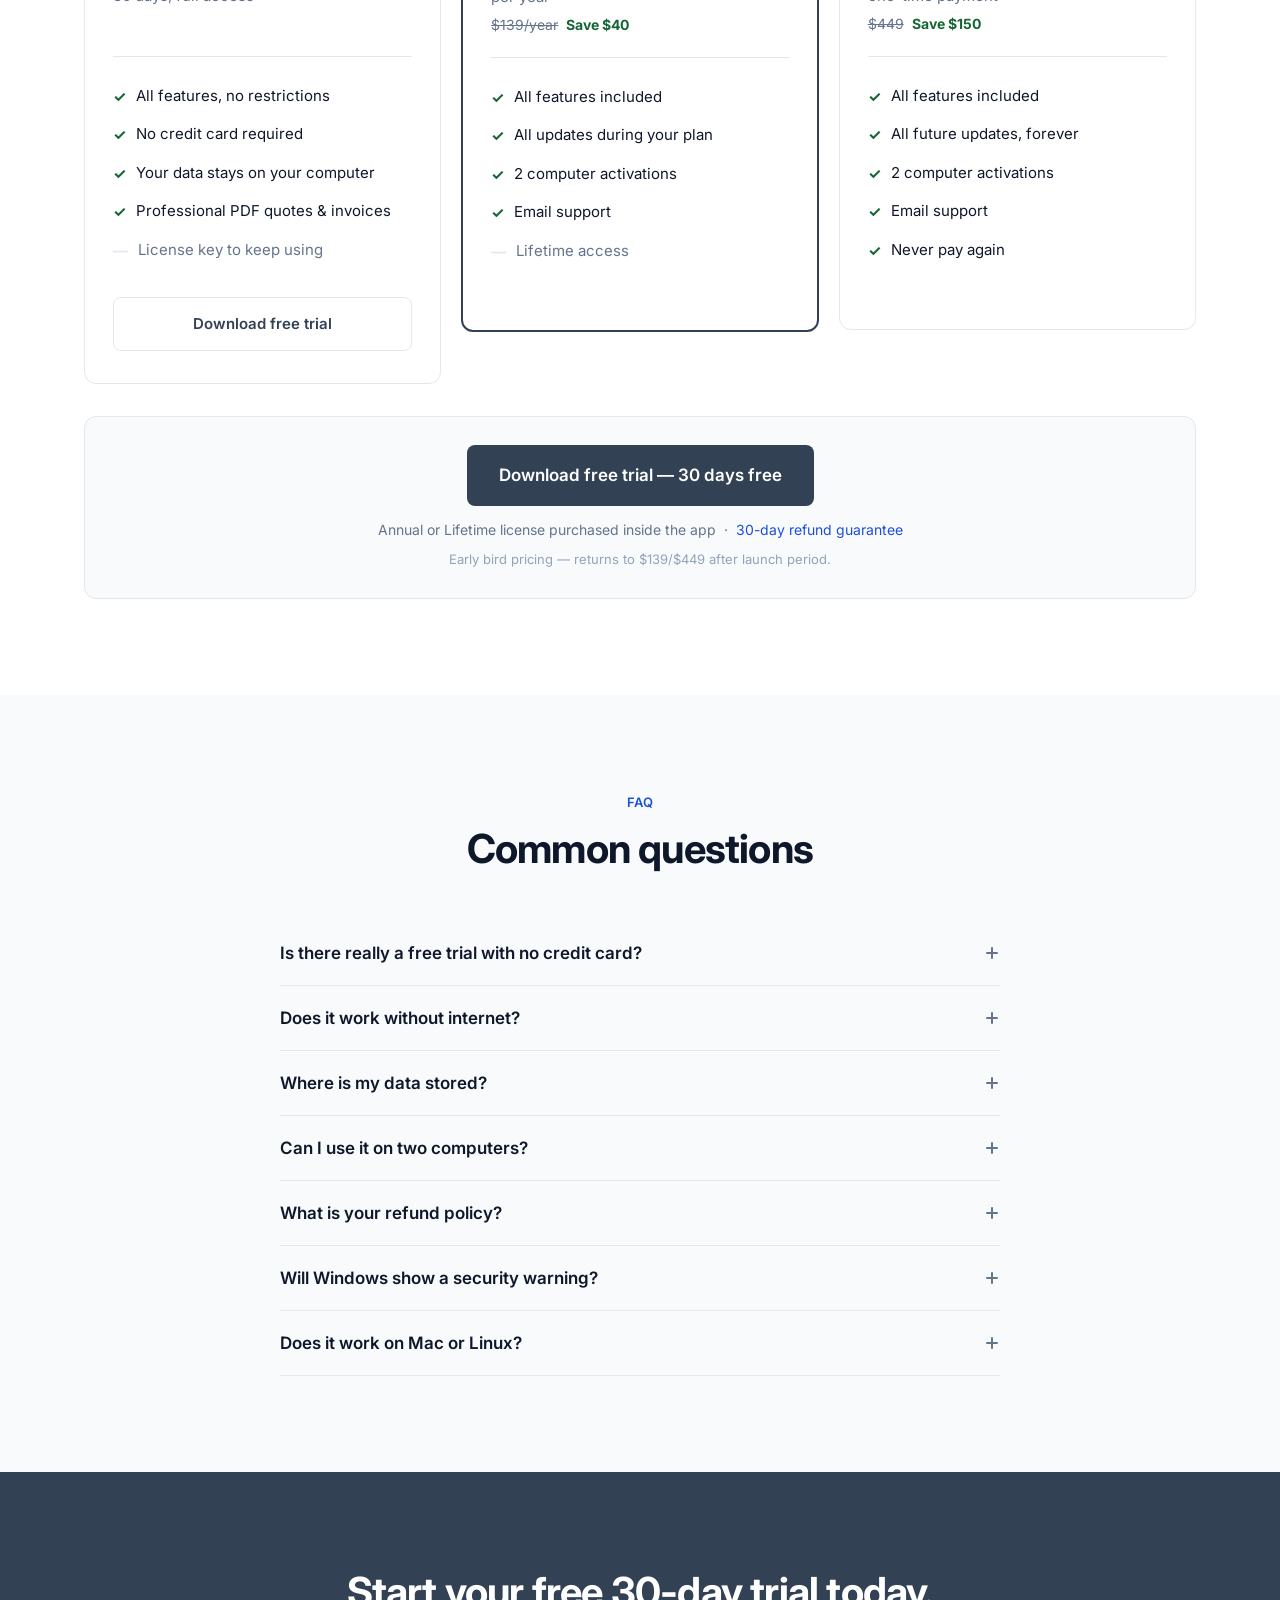
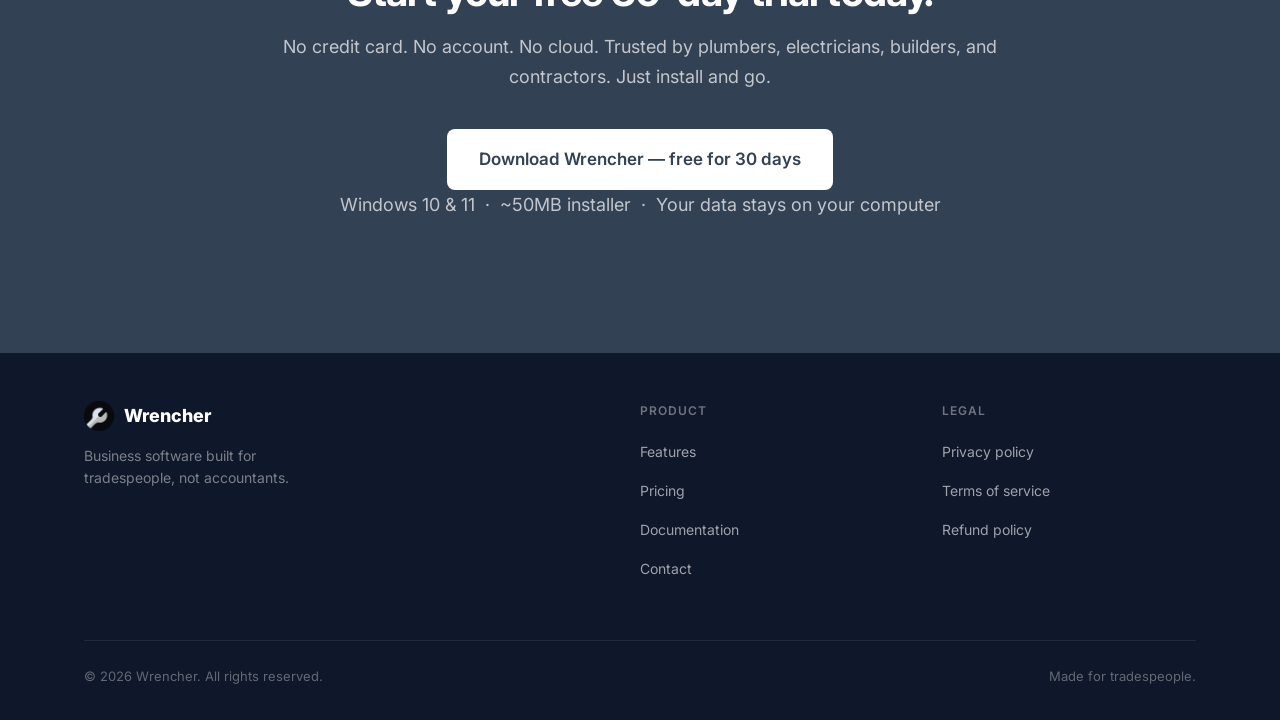
==== commit 530a3754: "Fixing the style" ====
--- a/index.html
+++ b/index.html
@@ -14,15 +14,7 @@
   <link rel="stylesheet" href="assets/css/style.css">
   <link href="https://fonts.googleapis.com/css2?family=Inter:wght@400;500;600;700;800&display=swap" rel="stylesheet">
   <style>
-    .pain__card-inner{display:flex;align-items:flex-start;gap:16px}
-    .pain__card-icon{flex-shrink:0;width:40px;height:40px}
-    .pain__card-icon img{width:40px;height:40px;opacity:.7}
-    .feat-card__header{display:flex;align-items:center;gap:12px;margin-bottom:10px}
-    .feat-card__header img{width:22px;height:22px;opacity:.75;flex-shrink:0}
-    .feat-card__title{margin:0;font-size:17px}
-    .feat-card__list{list-style:none;margin-top:8px}
-    .feat-card__list li{font-size:14px;color:var(--steel);padding:3px 0;display:flex;align-items:flex-start;gap:8px}
-    .feat-card__list li::before{content:"·";color:var(--blue);font-weight:700;flex-shrink:0}
+    /* feat-card and pain-card styles moved to style.css */
     .shot{cursor:zoom-in}
     .lb{display:none;position:fixed;inset:0;z-index:1000;background:rgba(15,23,42,.88);align-items:center;justify-content:center;padding:24px}
     .lb.open{display:flex}
@@ -286,7 +278,8 @@
           <li>Professional PDF quotes &amp; invoices</li>
           <li class="na">License key to keep using</li>
         </ul>
-         </div>
+        <a href="https://github.com/balogtibike/wrencher/releases/latest/download/WrencherSetup.exe" class="btn btn-outline">Download free trial</a>
+      </div>
       <div class="price-card price-card--featured">
         <div class="price-card__badge">Early bird price</div>
         <div class="price-card__name">Annual</div>
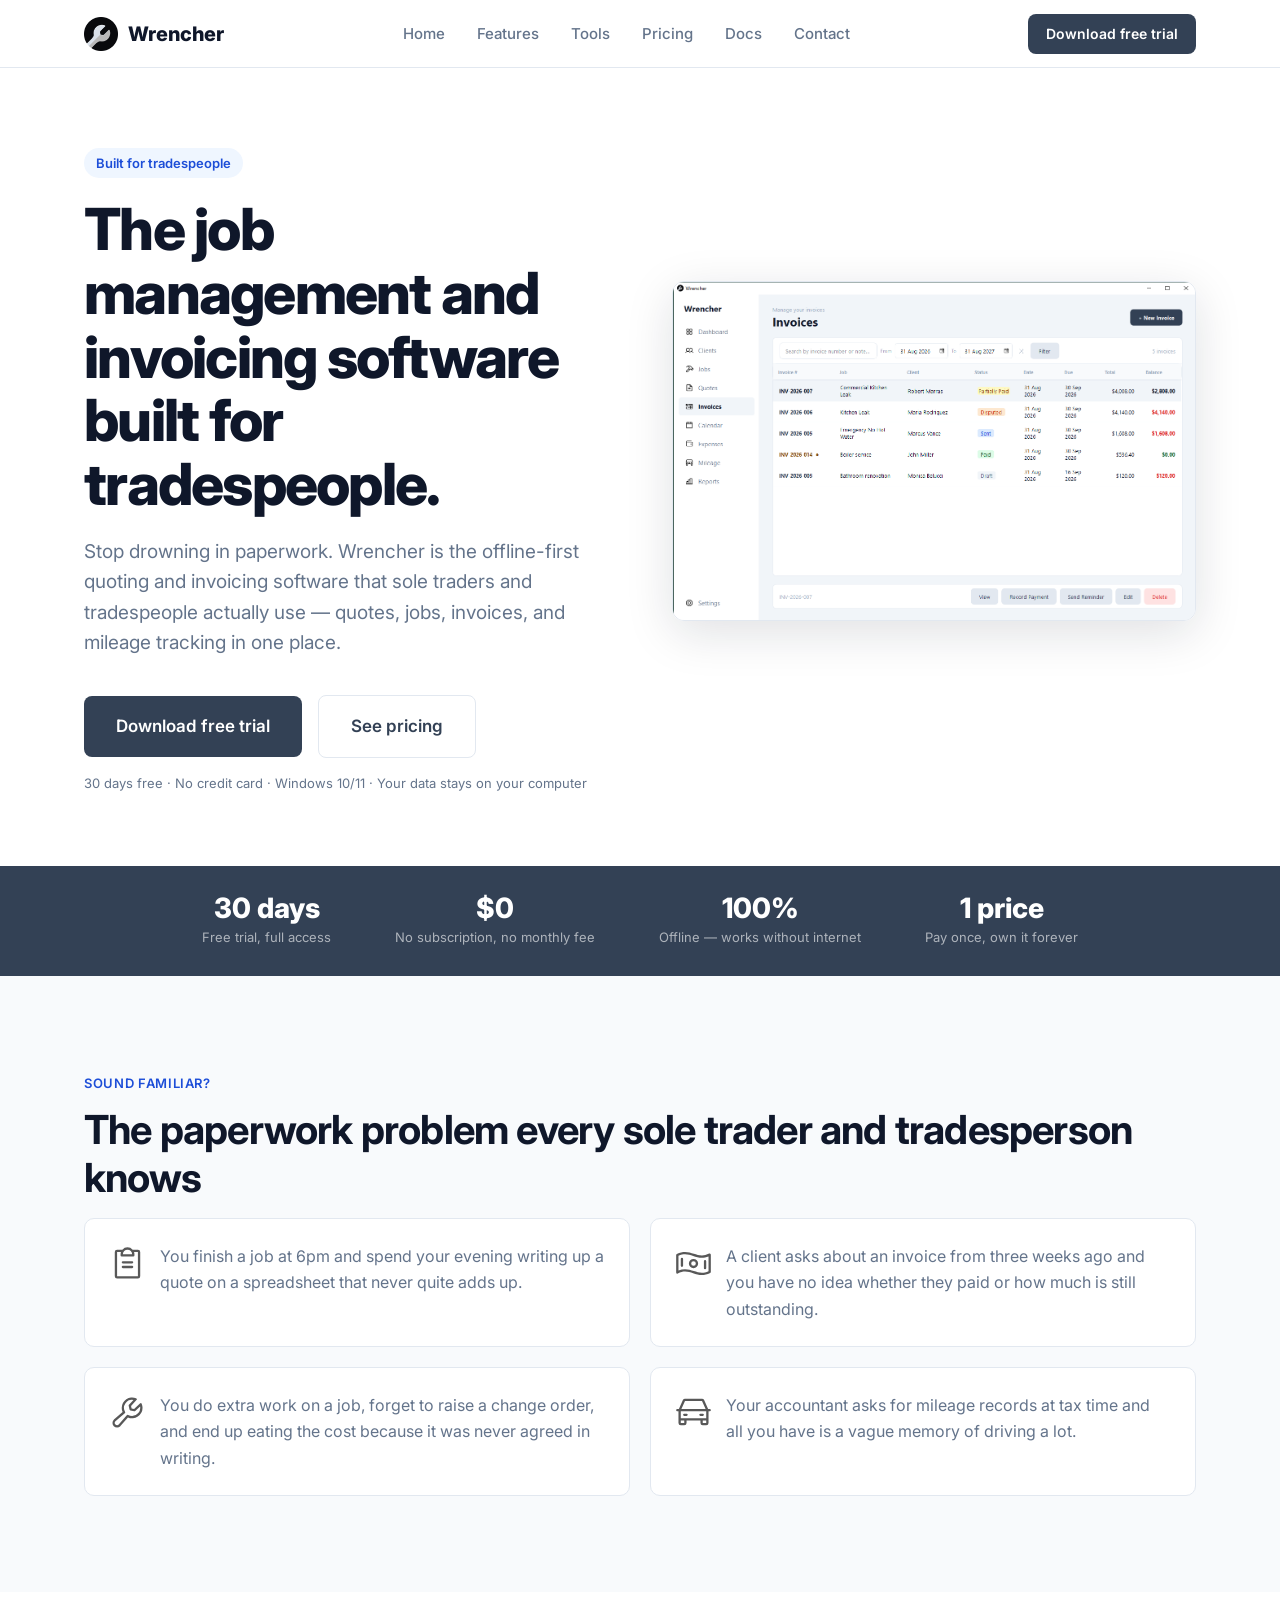
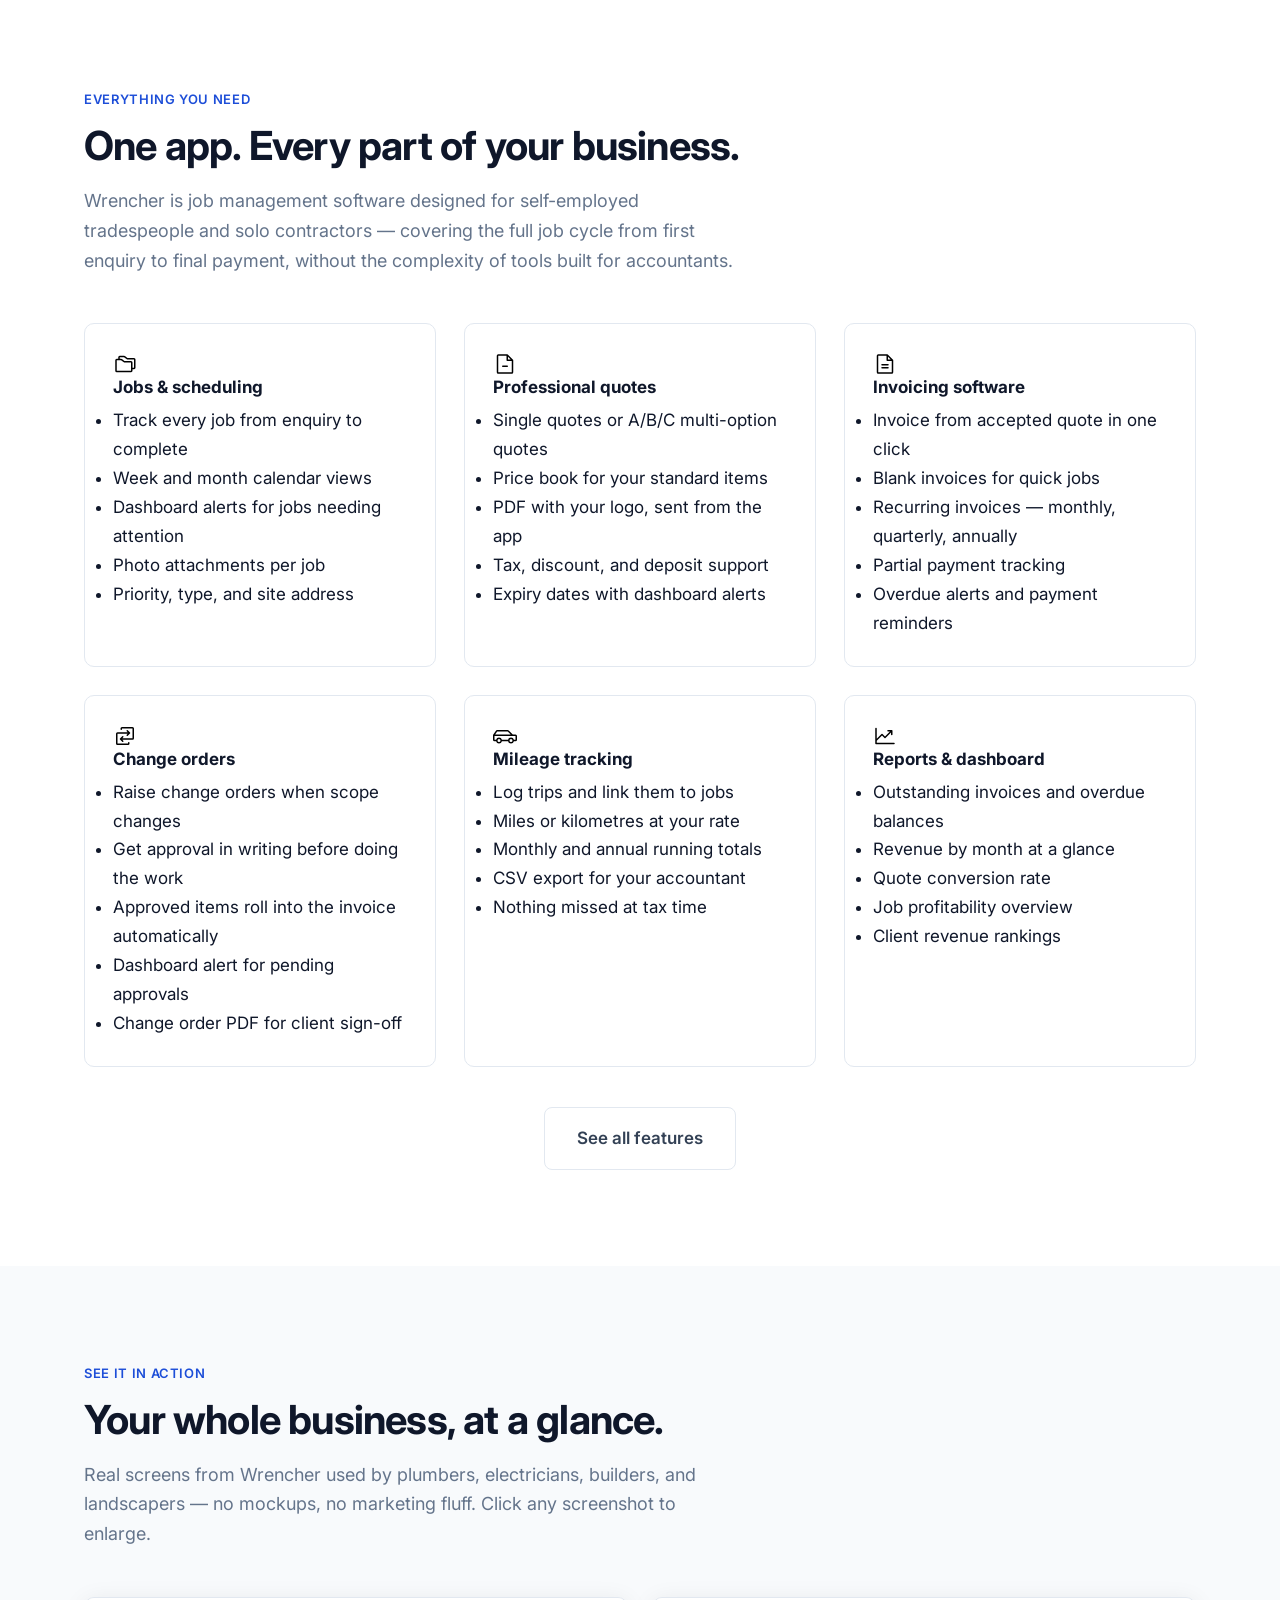
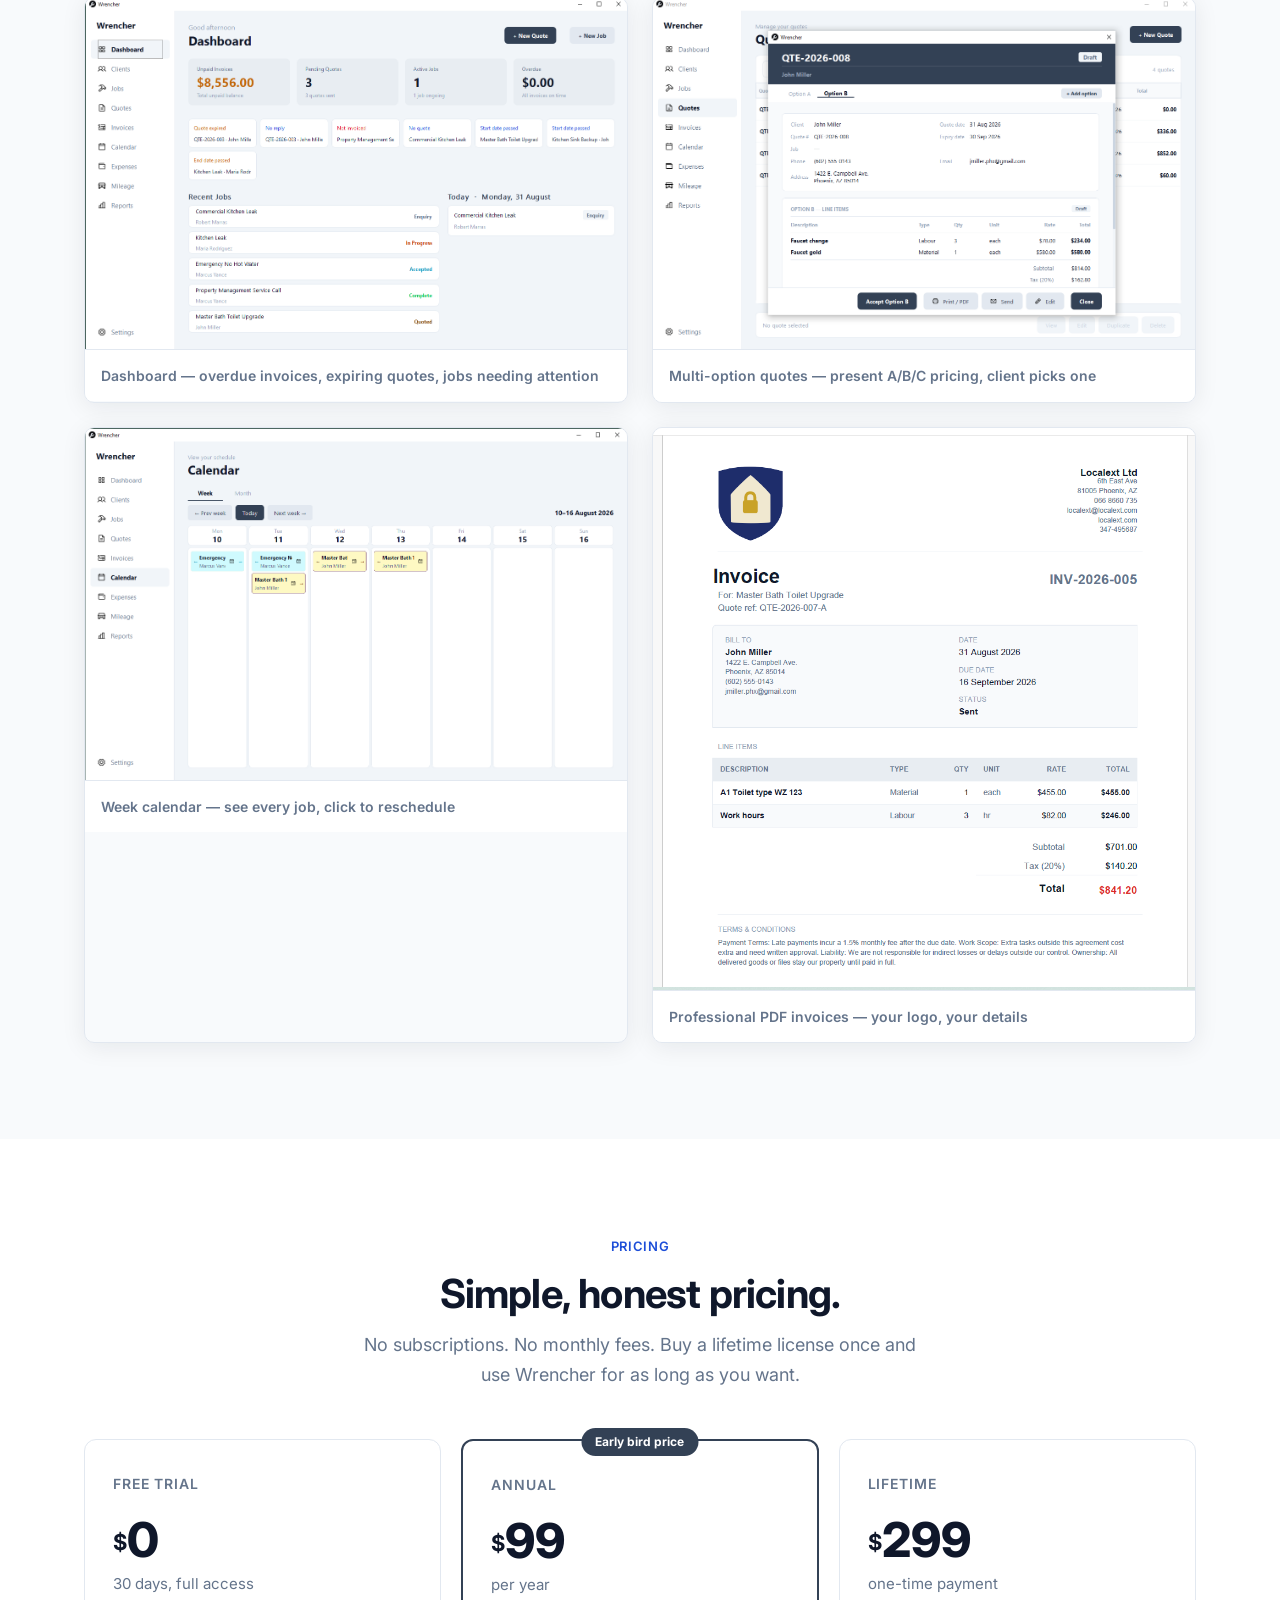
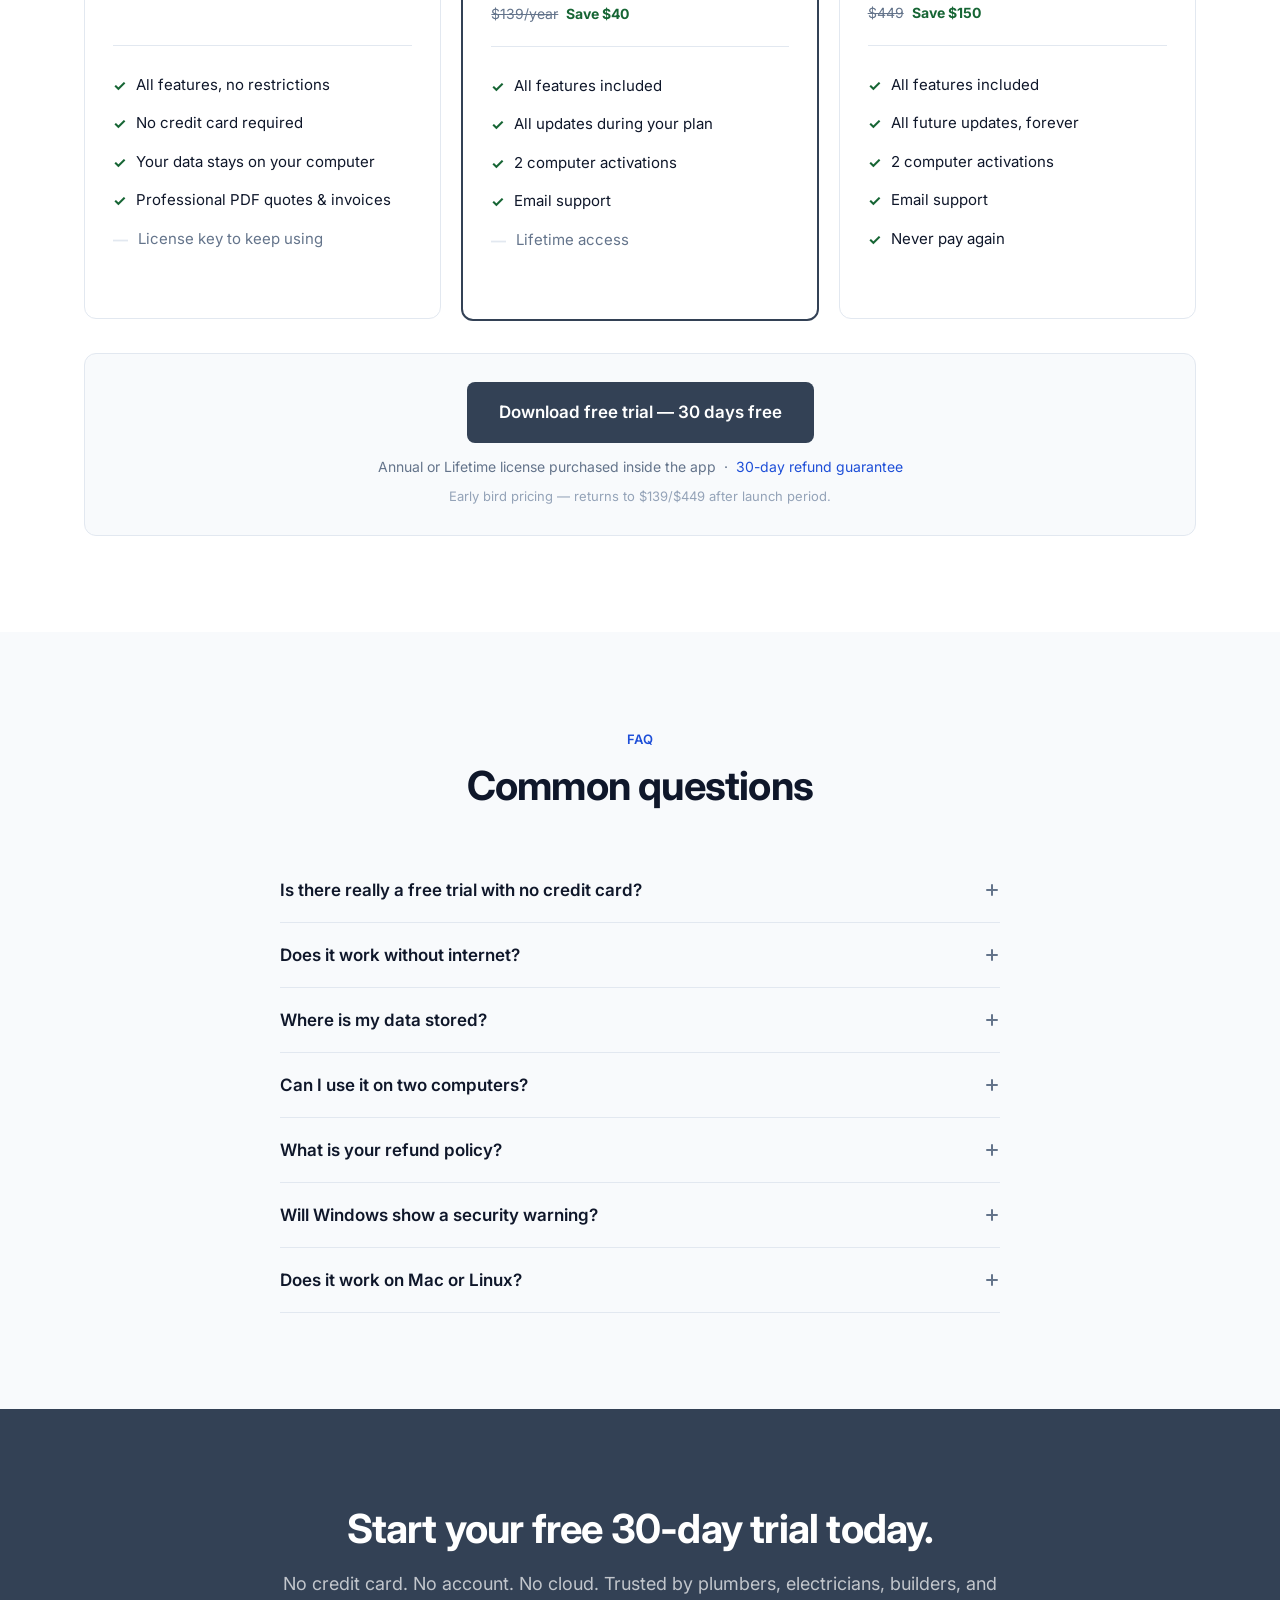
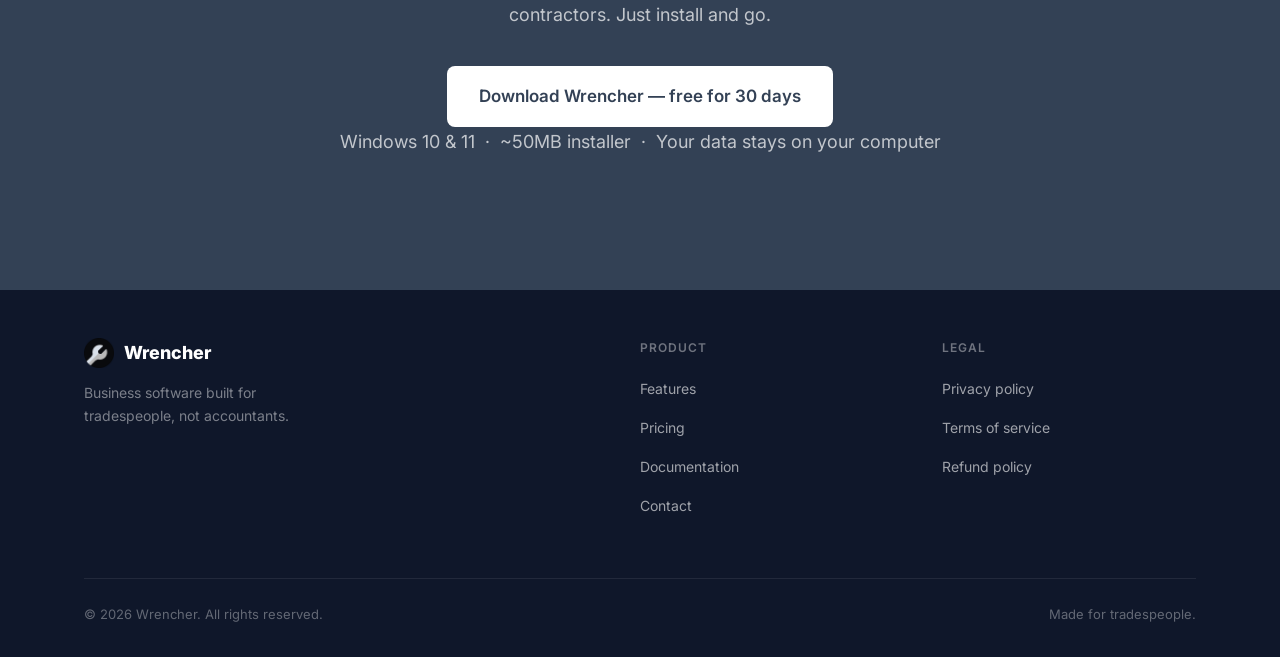
==== commit a1c8e46b: "Fix pain cards, remove trial download btn from price box" ====
--- a/index.html
+++ b/index.html
@@ -278,7 +278,6 @@
           <li>Professional PDF quotes &amp; invoices</li>
           <li class="na">License key to keep using</li>
         </ul>
-        <a href="https://github.com/balogtibike/wrencher/releases/latest/download/WrencherSetup.exe" class="btn btn-outline">Download free trial</a>
       </div>
       <div class="price-card price-card--featured">
         <div class="price-card__badge">Early bird price</div>
--- a/assets/css/style.css
+++ b/assets/css/style.css
@@ -211,17 +211,33 @@
   background: var(--white);
   border: 1px solid var(--rule);
   border-radius: var(--radius);
-  padding: 28px 28px 28px 24px;
-  border-left: 3px solid var(--rule);
-  transition: border-left-color .2s;
-}
-.pain__card:hover { border-left-color: var(--slate); }
+  padding: 24px;
+  transition: border-color .2s;
+}
+.pain__card:hover { border-color: #94a3b8; }
+.pain__card-inner {
+  display: flex;
+  align-items: flex-start;
+  gap: 14px;
+}
+.pain__card-icon {
+  flex-shrink: 0;
+  width: 2.2em;
+  height: 2.2em;
+  margin-top: 2px;
+}
+.pain__card-icon img {
+  width: 100%;
+  height: 100%;
+  opacity: .65;
+}
 .pain__icon {
   font-size: 22px; margin-bottom: 12px;
 }
 .pain__text {
   font-size: 16px; line-height: 1.65;
   color: var(--steel); max-width: none;
+  margin: 0;
 }
 
 /* ── Features overview ───────────────────────────────────────────────── */
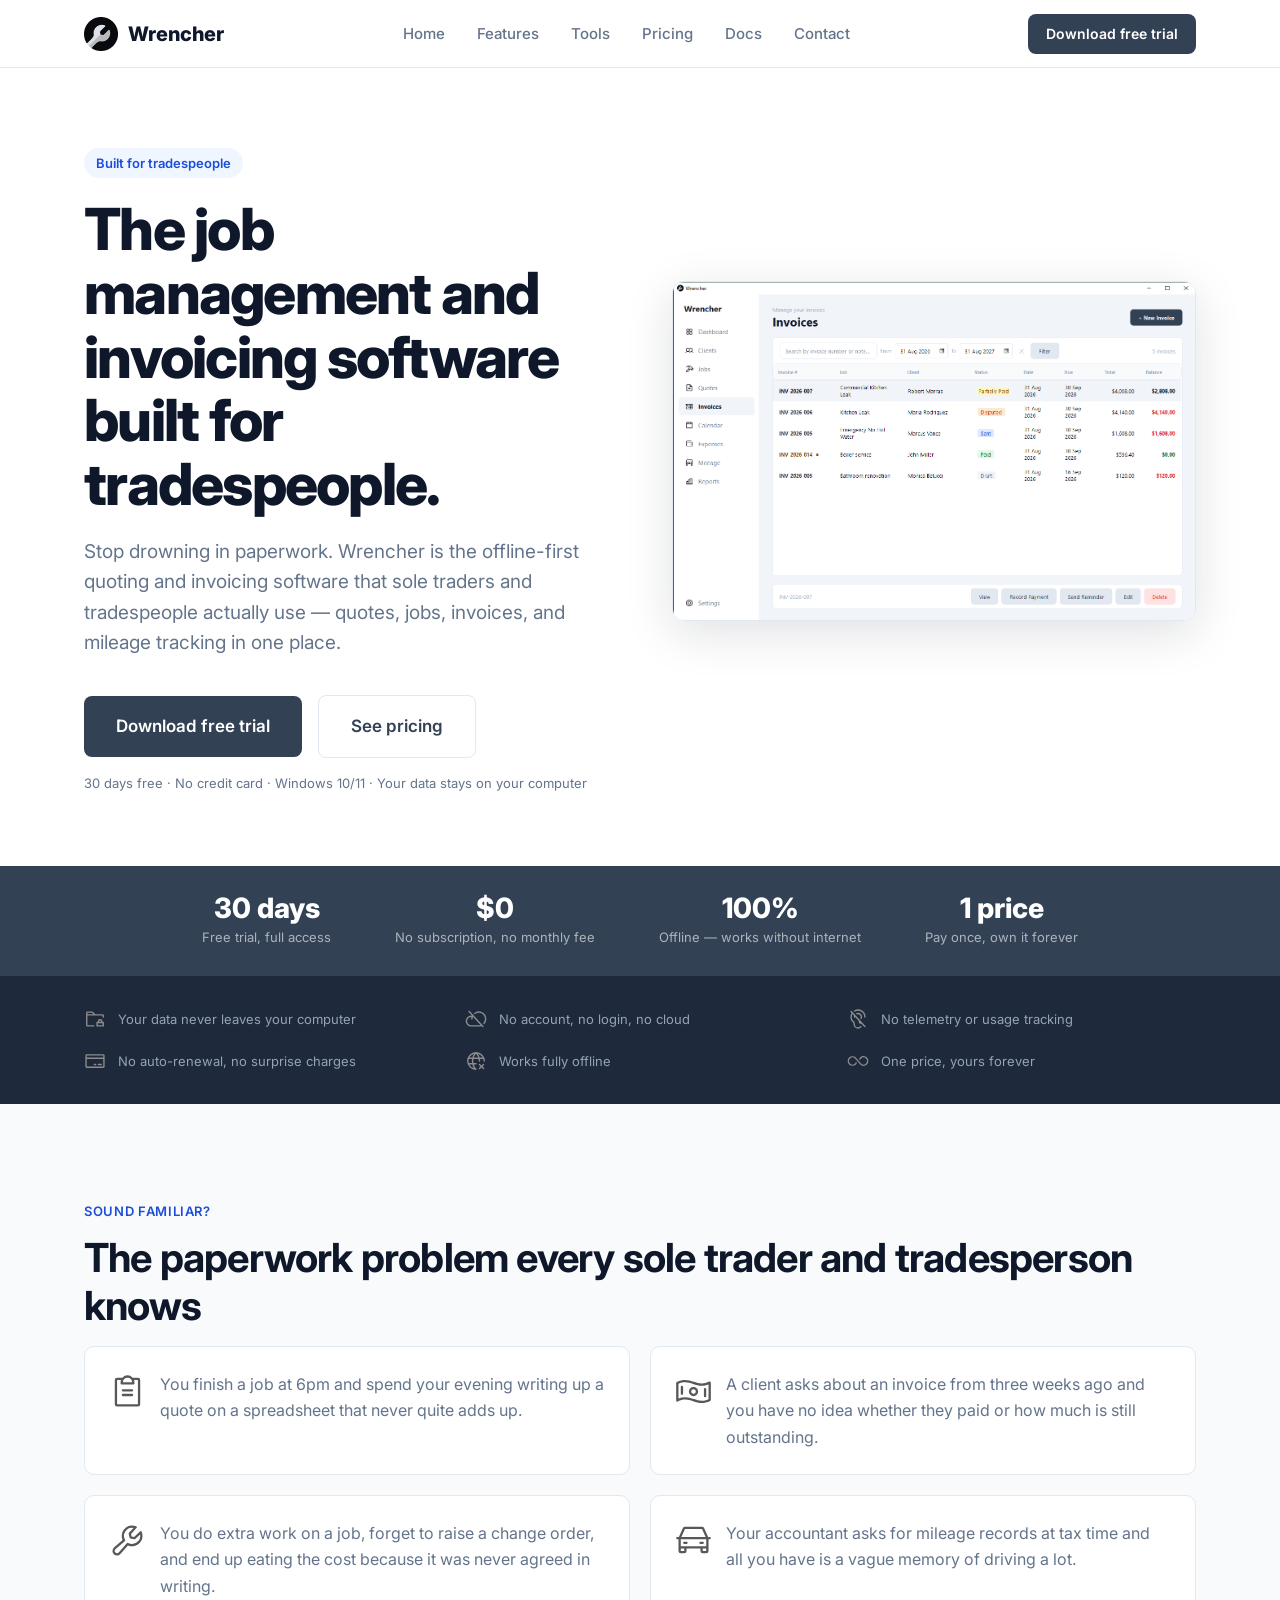
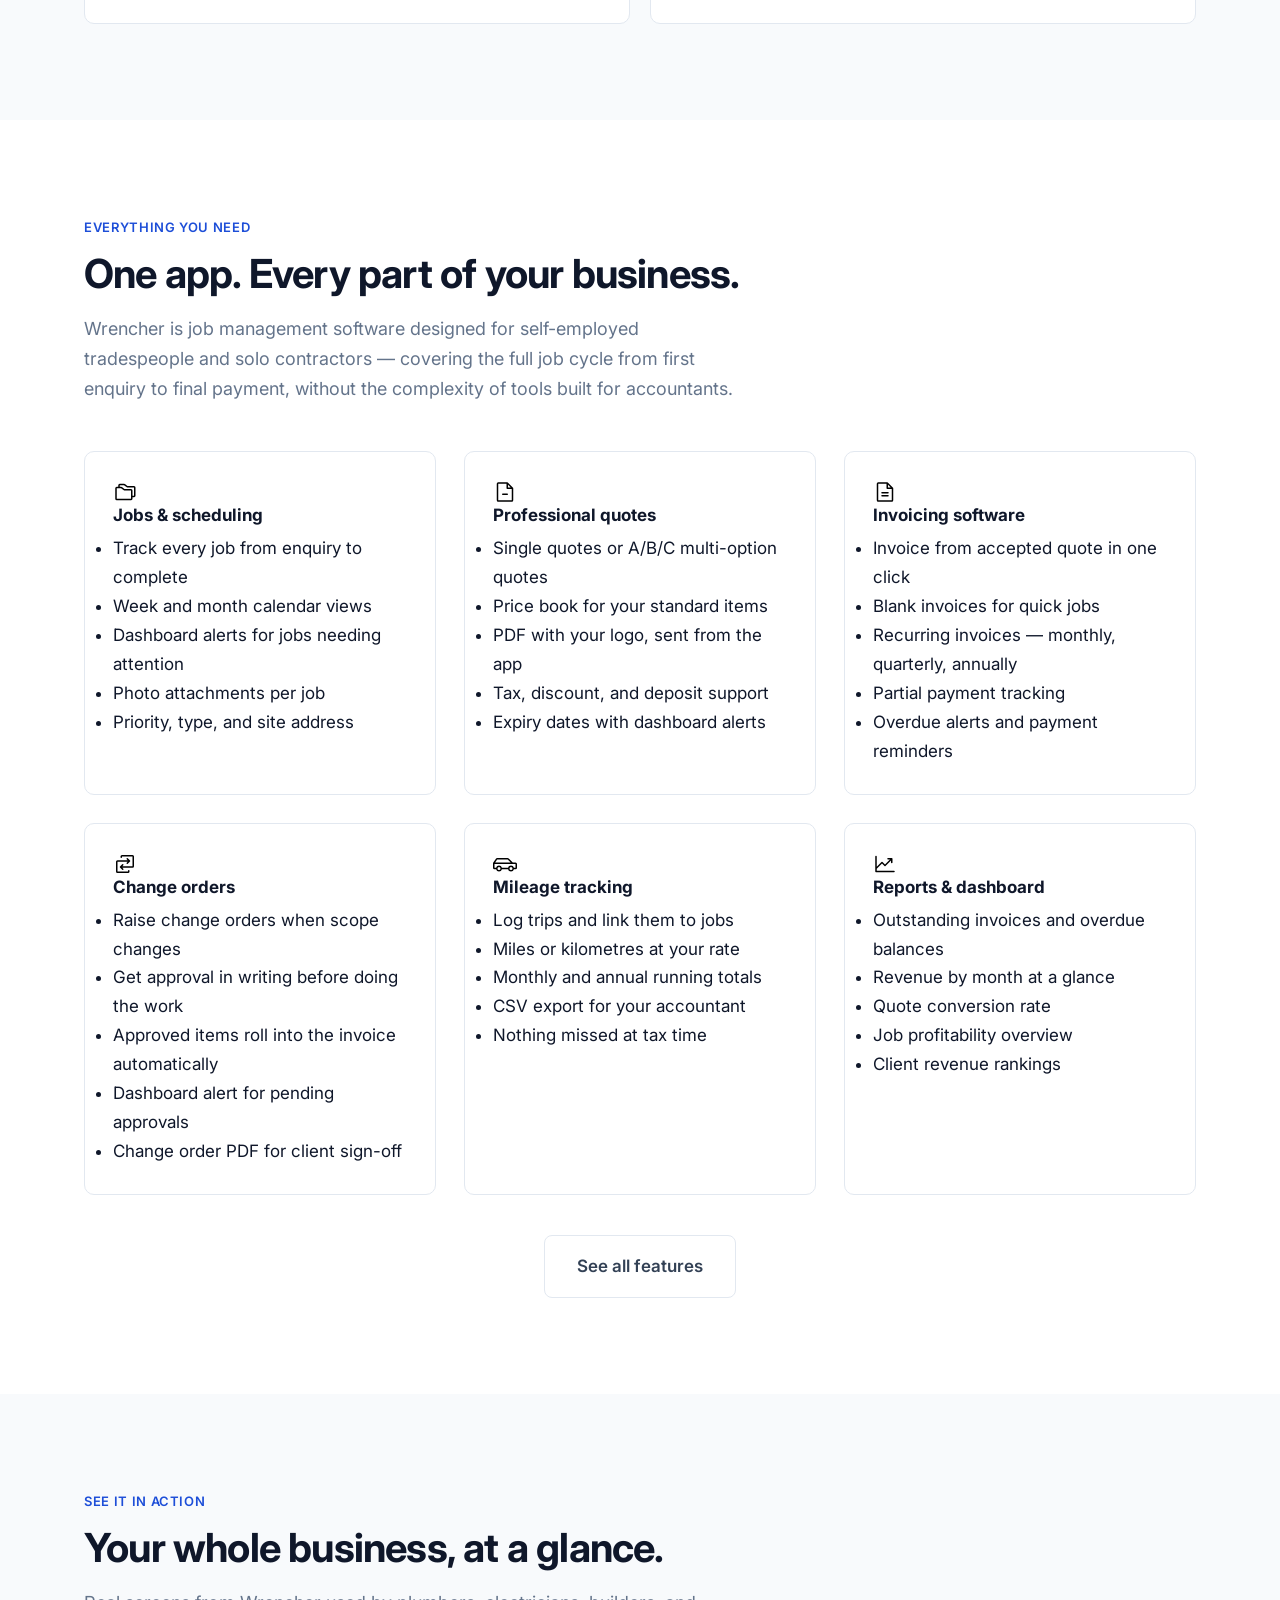
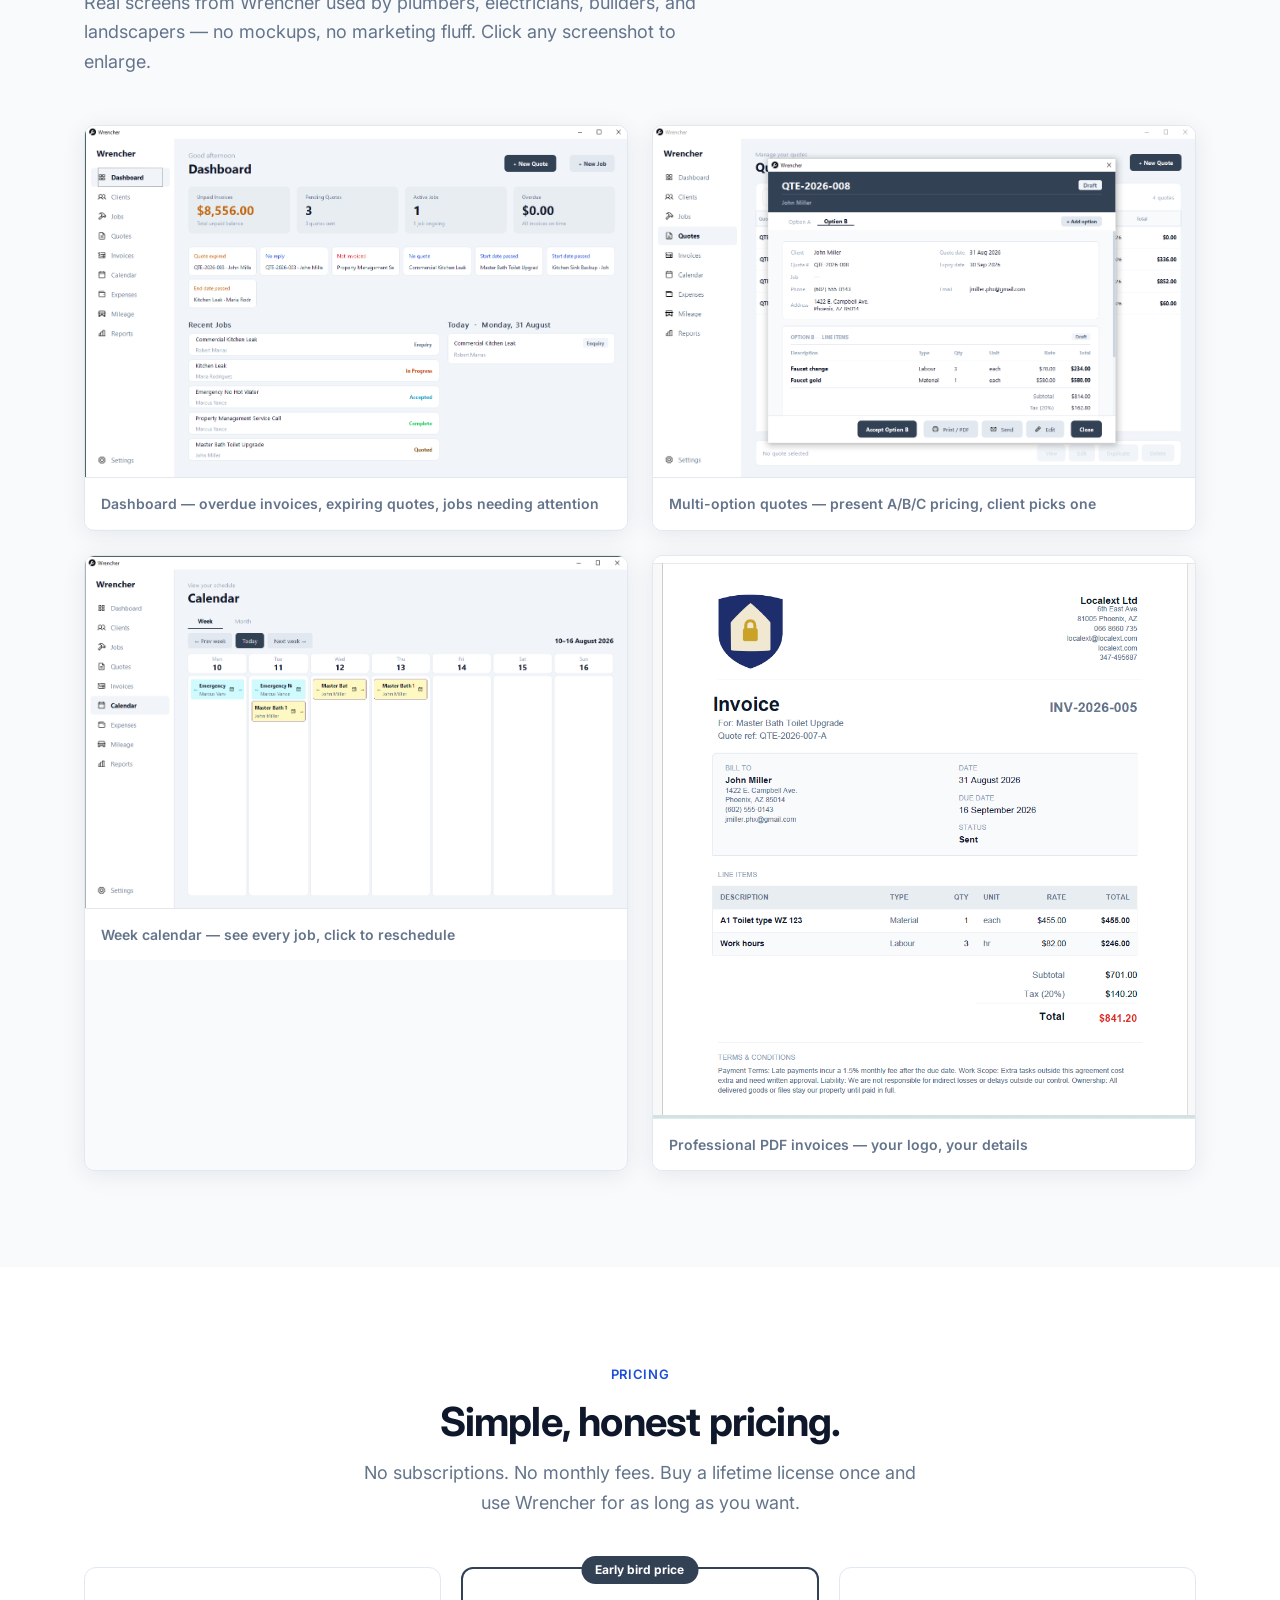
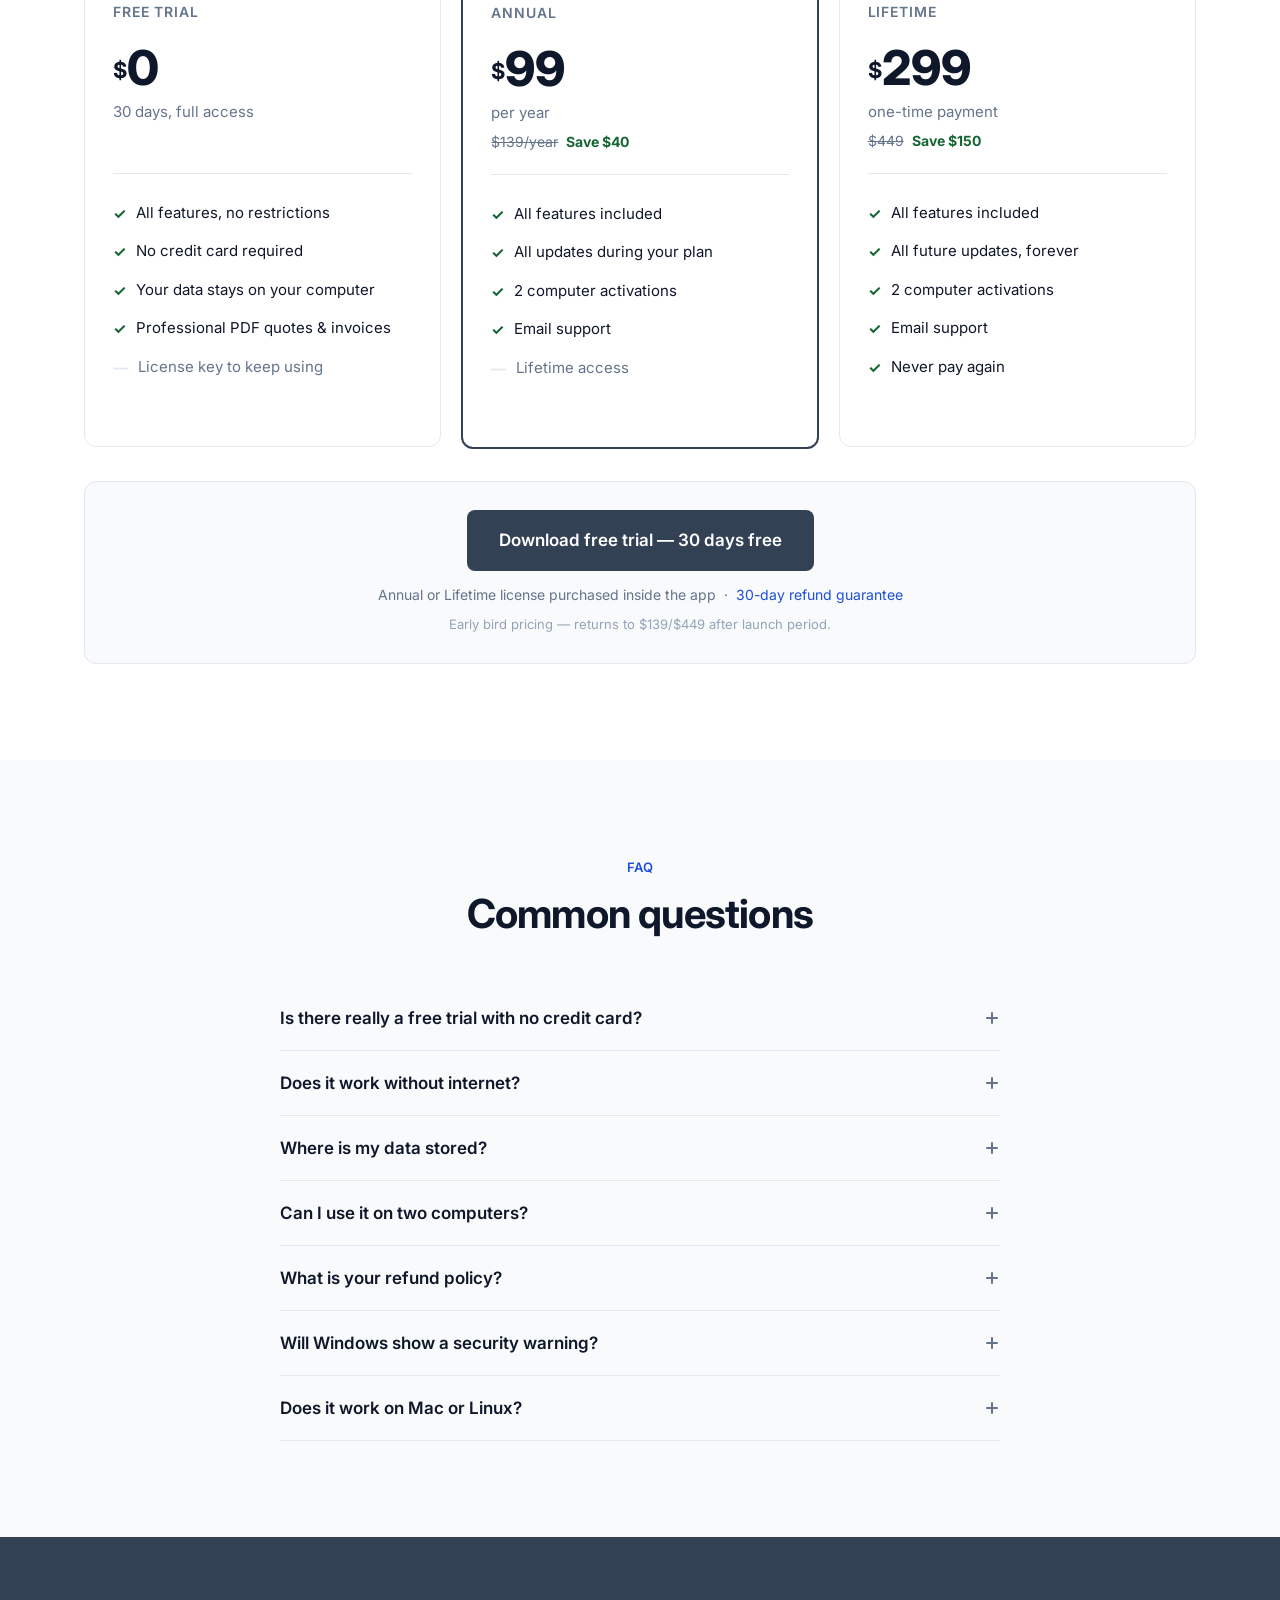
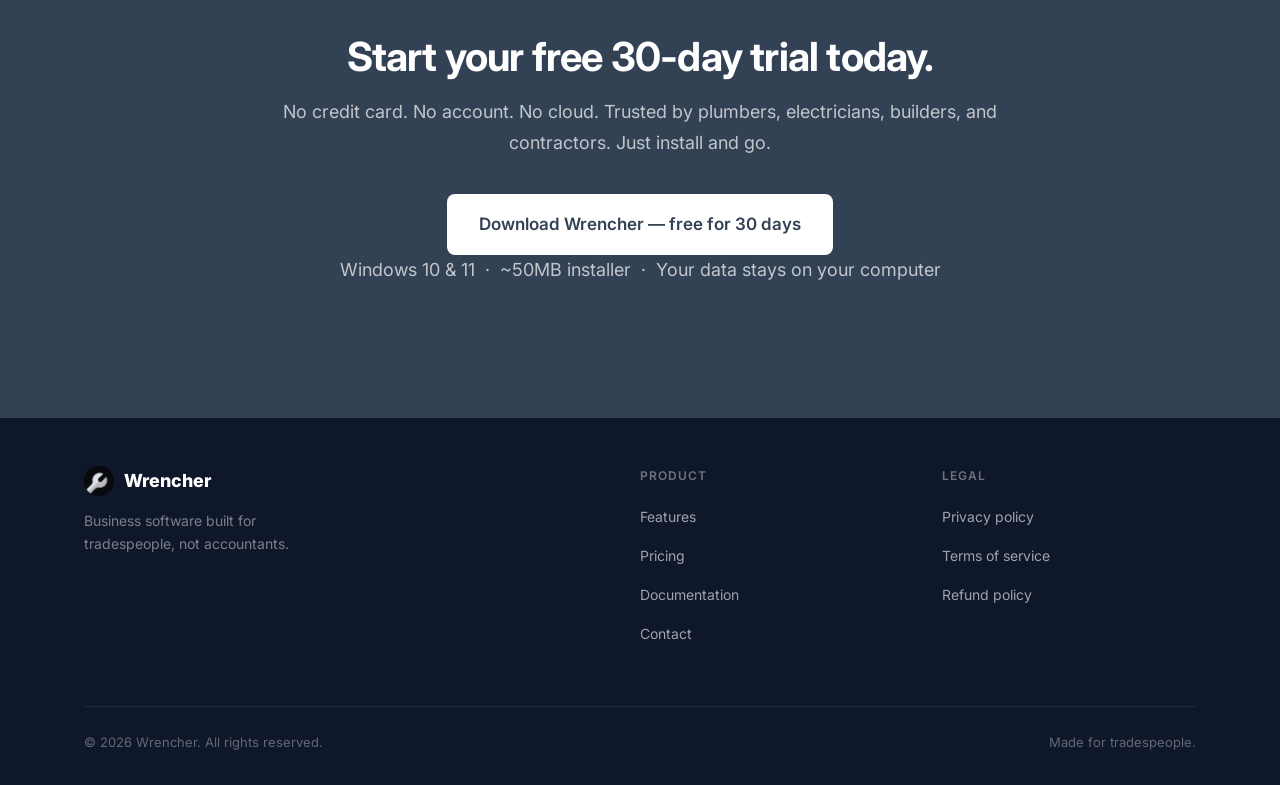
==== commit 85a3fde4: "Add trust strip across index, features, pricing" ====
--- a/index.html
+++ b/index.html
@@ -24,6 +24,37 @@
     .pricing__note{text-align:center;max-width:640px;margin:28px auto 0;font-size:14px;color:var(--steel)}
     .pricing__note-line2{margin-top:6px}
     .cta-section__note{margin-top:24px}
+
+  /* ── Trust strip ─── */
+  .trust-strip {
+    background: #1e293b;
+    padding: 32px 0;
+  }
+  .trust-strip__grid {
+    display: grid;
+    grid-template-columns: repeat(3, 1fr);
+    gap: 20px 32px;
+  }
+  .trust-strip__item {
+    display: flex;
+    align-items: center;
+    gap: 12px;
+  }
+  .trust-strip__item img {
+    width: 22px;
+    height: 22px;
+    flex-shrink: 0;
+    filter: brightness(0) invert(0.55);
+  }
+  .trust-strip__item span {
+    font-size: 13px;
+    color: #94a3b8;
+    line-height: 1.4;
+  }
+  @media (max-width: 640px) {
+    .trust-strip__grid { grid-template-columns: 1fr 1fr; gap: 16px; }
+    .trust-strip__item span { font-size: 12px; }
+  }
   </style>
   <script type="application/ld+json">
   {
@@ -123,6 +154,39 @@
   </div>
 </div>
 
+
+<!-- ── Trust strip ──────────────────────────────────────────────────── -->
+<div class="trust-strip">
+  <div class="container">
+    <div class="trust-strip__grid">
+      <div class="trust-strip__item">
+        <img src="assets/img/phosphor/folder-lock.svg" alt="">
+        <span>Your data never leaves your computer</span>
+      </div>
+      <div class="trust-strip__item">
+        <img src="assets/img/phosphor/cloud-slash.svg" alt="">
+        <span>No account, no login, no cloud</span>
+      </div>
+      <div class="trust-strip__item">
+        <img src="assets/img/phosphor/ear-slash.svg" alt="">
+        <span>No telemetry or usage tracking</span>
+      </div>
+      <div class="trust-strip__item">
+        <img src="assets/img/phosphor/credit-card.svg" alt="">
+        <span>No auto-renewal, no surprise charges</span>
+      </div>
+      <div class="trust-strip__item">
+        <img src="assets/img/phosphor/globe-x.svg" alt="">
+        <span>Works fully offline</span>
+      </div>
+      <div class="trust-strip__item">
+        <img src="assets/img/phosphor/infinity.svg" alt="">
+        <span>One price, yours forever</span>
+      </div>
+    </div>
+  </div>
+</div>
+
 <section class="section pain">
   <div class="container">
     <span class="section__label">Sound familiar?</span>
